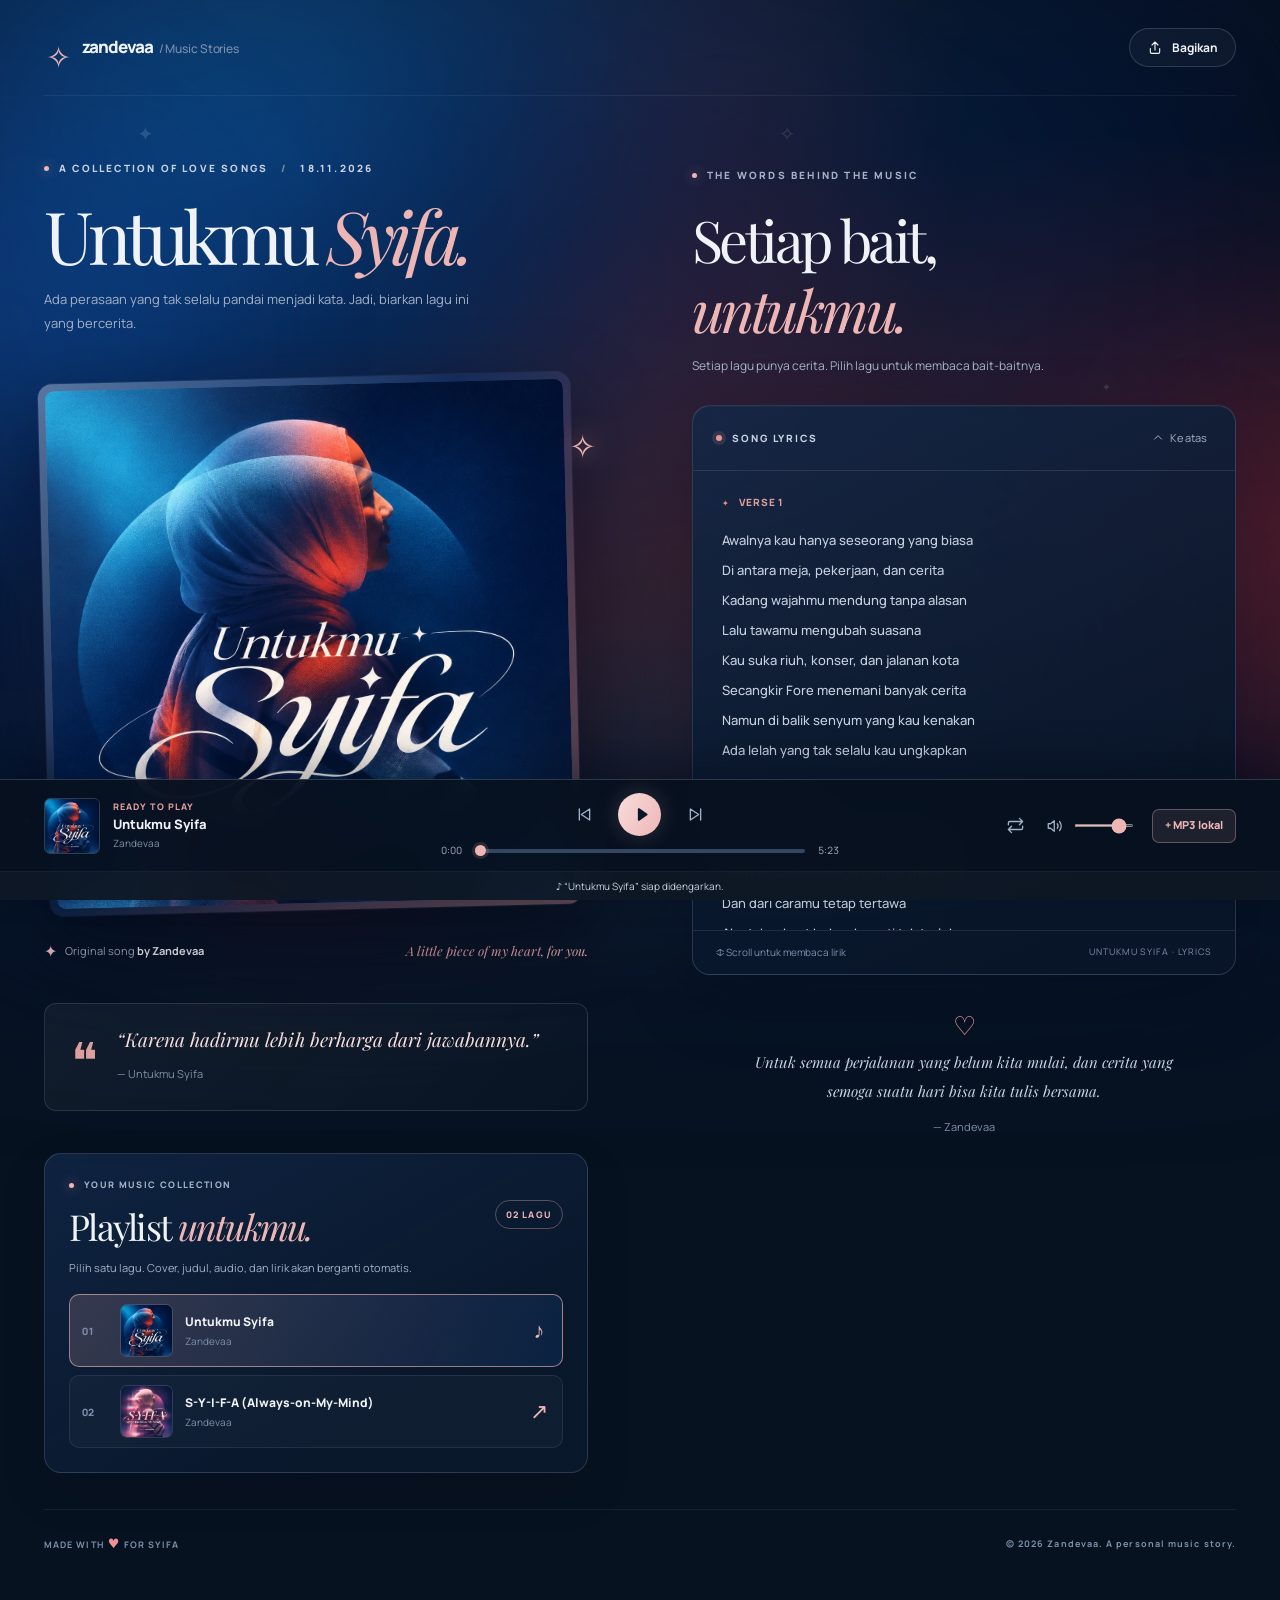
==== index.html @ 4c88c436 "chore: auto-sync song share pages & OG metadata" ====
<!doctype html>
<html lang="id">

<head>
  <meta charset="utf-8" />
  <meta name="viewport" content="width=device-width, initial-scale=1, viewport-fit=cover" />
  <meta name="theme-color" content="#061226" />
  <!-- SHARE_META_START -->
  <meta name="description" content="Ada perasaan yang tak selalu pandai menjadi kata. Jadi, biarkan lagu ini yang bercerita." />
  <meta property="og:type" content="website" />
  <meta property="og:title" content="Untukmu Syifa — Zandevaa" />
  <meta property="og:description" content="Ada perasaan yang tak selalu pandai menjadi kata. Jadi, biarkan lagu ini yang bercerita." />
  <meta property="og:image" content="https://fauzanmsc.github.io/zandevaa-music/assets/og/untukmu-syifa.jpg" />
  <meta property="og:image:type" content="image/jpeg" />
  <meta property="og:image:width" content="800" />
  <meta property="og:image:height" content="800" />
  <meta property="og:url" content="https://fauzanmsc.github.io/zandevaa-music/" />
  <meta property="og:locale" content="id_ID" />
  <meta name="twitter:card" content="summary_large_image" />
  <meta name="twitter:title" content="Untukmu Syifa — Zandevaa" />
  <meta name="twitter:description" content="Ada perasaan yang tak selalu pandai menjadi kata. Jadi, biarkan lagu ini yang bercerita." />
  <meta name="twitter:image" content="https://fauzanmsc.github.io/zandevaa-music/assets/og/untukmu-syifa.jpg" />
  <title>Untukmu Syifa — Zandevaa</title>
  <!-- SHARE_META_END -->
  <link rel="icon" type="image/svg+xml" href="assets/favicon.svg" />
  <link rel="preconnect" href="https://fonts.googleapis.com" />
  <link rel="preconnect" href="https://fonts.gstatic.com" crossorigin />
  <link
    href="https://fonts.googleapis.com/css2?family=DM+Sans:wght@400;500;600;700&family=Manrope:wght@400;500;600;700;800&family=Playfair+Display:ital,wght@0,400;0,500;0,600;1,400;1,500;1,600&display=swap"
    rel="stylesheet" />
  <link rel="stylesheet" href="styles.css" />
  <script defer src="playlist.js"></script>
  <script defer src="app.js"></script>
</head>

<body>
  <div class="page-glow glow-a" aria-hidden="true"></div>
  <div class="page-glow glow-b" aria-hidden="true"></div>
  <div class="starfield" aria-hidden="true">✦ <span>✧</span> ✧ <span>✦</span></div>

  <header class="topbar container">
    <a class="brand" href="#awal" aria-label="Music Stories, kembali ke awal">
      <span class="brand-icon">✧</span>
      <span>zandevaa<span class="brand-light"> / Music Stories</span></span>
    </a>
    <button class="share-button" id="shareButton" type="button" aria-label="Bagikan tautan playlist">
      <svg viewBox="0 0 24 24" aria-hidden="true">
        <path d="M12 15V3m0 0L7.5 7.5M12 3l4.5 4.5M5 13v5a2 2 0 0 0 2 2h10a2 2 0 0 0 2-2v-5" />
      </svg>
      <span>Bagikan</span>
    </button>
  </header>

  <main id="awal" class="container page-layout">
    <section class="cover-section" aria-labelledby="pageTitle">
      <div class="eyebrow"><span class="eyebrow-dot"></span> A COLLECTION OF LOVE SONGS <span
          class="eyebrow-sep">/</span> <span id="heroDate">18.11.2026</span></div>
      <h1 class="hero-title" id="pageTitle">Untukmu <em>Syifa.</em></h1>
      <p class="hero-description" id="heroDescription">Ada perasaan yang tak selalu pandai menjadi kata. Jadi, biarkan
        lagu ini yang bercerita.</p>
      <div class="cover-stage">
        <div class="cover-halo" aria-hidden="true"></div>
        <div class="cover-frame">
          <img class="cover-image" id="heroCover" src="assets/cover.webp" width="1254" height="1254"
            alt="Cover lagu Untukmu Syifa dengan potret perempuan berhijab dalam cahaya navy dan merah, dan tipografi putih"
            fetchpriority="high" />
          <span class="cover-shine" aria-hidden="true"></span>
        </div>
        <span class="cover-spark cover-spark-a" aria-hidden="true">✧</span>
        <span class="cover-spark cover-spark-b" aria-hidden="true">✦</span>
      </div>
      <div class="cover-footnote">
        <div class="footnote-left"><span class="footnote-spark">✦</span><span>Original song <strong id="heroArtist">by
              Zandevaa</strong></span></div>
        <span class="footnote-date">A little piece of my heart, for you.</span>
      </div>
      <div class="letter-card">
        <div class="letter-icon">❝</div>
        <p id="heroDedication">“Karena hadirmu lebih berharga dari jawabannya.”</p>
        <span id="dedicationTitle">— Untukmu Syifa</span>
      </div>

      <section class="playlist-panel" aria-labelledby="playlistHeading">
        <div class="playlist-heading-row">
          <div>
            <div class="eyebrow playlist-eyebrow"><span class="eyebrow-dot"></span> YOUR MUSIC COLLECTION</div>
            <h2 id="playlistHeading">Playlist <em>untukmu.</em></h2>
          </div>
          <span class="playlist-count" id="playlistCount">02 LAGU</span>
        </div>
        <p class="playlist-subtitle">Pilih satu lagu. Cover, judul, audio, dan lirik akan berganti otomatis.</p>
        <div class="playlist-list" id="playlistList" aria-label="Daftar lagu"></div>
      </section>
    </section>

    <section class="lyrics-section" aria-labelledby="lyricsHeading">
      <div class="lyrics-header">
        <div class="eyebrow lyrics-eyebrow"><span class="eyebrow-dot"></span> THE WORDS BEHIND THE MUSIC</div>
        <h2 id="lyricsHeading">Setiap bait,<br /><em>untukmu.</em></h2>
        <p>Setiap lagu punya cerita. Pilih lagu untuk membaca bait-baitnya.</p>
      </div>
      <div class="lyrics-card">
        <div class="lyrics-card-top">
          <div class="lyrics-card-title"><span class="pulse-dot"></span><span>SONG LYRICS</span></div>
          <div class="lyrics-tools">
            <button id="followButton" class="tool-button follow-button" type="button" hidden aria-pressed="true"
              title="Ikuti lirik sesuai timestamp">✦ <span>Ikuti lagu</span></button>
            <button id="topLyrics" class="tool-button" type="button" title="Kembali ke awal lirik">
              <svg viewBox="0 0 24 24" aria-hidden="true">
                <path d="m6 14 6-6 6 6" />
              </svg>
              <span>Ke atas</span>
            </button>
          </div>
        </div>
        <div class="lyrics-scroll" id="lyricsScroll" tabindex="0"
          aria-label="Lirik lagu yang dipilih. Geser atau scroll untuk membaca.">
          <div id="lyricsContent" class="lyrics-content"></div>
          <div class="lyrics-end" aria-hidden="true">✧</div>
        </div>
        <div class="lyrics-card-bottom">
          <span id="lyricsTip">↕ Scroll untuk membaca lirik</span>
          <span class="original-mark"><span id="lyricsTrackTitle">UNTUKMU SYIFA</span> · LYRICS</span>
        </div>
      </div>
      <div class="dedication">
        <span class="dedication-symbol">♡</span>
        <p>Untuk semua perjalanan yang belum kita mulai, dan cerita yang semoga suatu hari bisa kita tulis bersama.</p>
        <span class="dedication-sign">— Zandevaa</span>
      </div>
    </section>
  </main>

  <footer class="site-footer container">
    <span>MADE WITH <span class="footer-heart">♥</span> FOR SYIFA</span>
    <span>© 2026 Zandevaa. A personal music story.</span>
  </footer>

  <aside class="music-dock" aria-label="Pemutar musik playlist Zandevaa">
    <div class="dock-inner container">
      <div class="track-info">
        <img class="track-thumb" id="playerCover" src="assets/cover.webp" alt="" width="64" height="64" />
        <div class="track-details">
          <span class="now-label"><span class="now-wave" aria-hidden="true"><i></i><i></i><i></i></span> <span
              id="trackState">YOUR SPECIAL SONG</span></span>
          <strong id="playerTitle">Untukmu Syifa</strong>
          <span class="track-artist" id="playerArtist">Zandevaa</span>
        </div>
      </div>
      <div class="playback">
        <div class="play-controls">
          <button class="control-icon" id="previousButton" type="button" aria-label="Lagu sebelumnya"
            title="Lagu sebelumnya">
            <svg viewBox="0 0 24 24">
              <path d="M5.5 5v14M18.5 5 8 12l10.5 7V5Z" />
            </svg>
          </button>
          <button class="play-button" id="playButton" aria-label="Putar lagu atau pilih file MP3" title="Putar / Jeda">
            <svg class="play-icon" viewBox="0 0 24 24" aria-hidden="true">
              <path d="M9 5.8v12.4c0 .8.9 1.3 1.6.9l9-6.2a1.1 1.1 0 0 0 0-1.8l-9-6.2c-.7-.4-1.6.1-1.6.9Z" />
            </svg>
            <svg class="pause-icon" viewBox="0 0 24 24" aria-hidden="true">
              <path d="M8.5 6v12M15.5 6v12" />
            </svg>
          </button>
          <button class="control-icon" id="nextButton" type="button" aria-label="Lagu berikutnya"
            title="Lagu berikutnya">
            <svg viewBox="0 0 24 24">
              <path d="M18.5 5v14M5.5 5 16 12 5.5 19V5Z" />
            </svg>
          </button>
        </div>
        <div class="seek-row">
          <span id="currentTime" class="timecode">0:00</span>
          <input id="seekBar" class="seek-bar" aria-label="Posisi lagu" type="range" min="0" max="100" step="0.1"
            value="0" disabled />
          <span id="totalTime" class="timecode">0:00</span>
        </div>
      </div>
      <div class="player-actions">
        <button id="repeatButton" class="control-icon repeat-button" type="button" title="Mode ulang: mati"
          aria-label="Ubah mode pengulangan" aria-pressed="false">
          <svg viewBox="0 0 24 24" aria-hidden="true">
            <path d="m17 3 4 4-4 4M3 11V9a2 2 0 0 1 2-2h16M7 21l-4-4 4-4m14 0v2a2 2 0 0 1-2 2H3" />
          </svg><span class="repeat-index" aria-hidden="true"></span>
        </button>
        <div class="volume-wrap">
          <svg viewBox="0 0 24 24" aria-hidden="true">
            <path d="M11 5 6 9H3v6h3l5 4V5ZM15 9a5 5 0 0 1 0 6m3-9a9 9 0 0 1 0 12" />
          </svg>
          <input id="volumeBar" type="range" aria-label="Volume" min="0" max="1" value="0.85" step="0.01" />
        </div>
        <button id="addTrackButton" class="add-track-button" type="button" title="Coba MP3 lokal untuk lagu terpilih">+
          <span>MP3 lokal</span></button>
        <input id="fileInput" type="file" accept="audio/mpeg,audio/mp3,audio/*,.mp3" hidden />
      </div>
    </div>
    <div class="dock-hint" id="audioHint" role="status" aria-live="polite">Memeriksa file audio lagu terpilih…</div>
  </aside>

  <div class="toast" id="toast" role="status" aria-live="polite" hidden></div>
  <audio id="audio" preload="metadata"></audio>
</body>

</html>
---- styles.css ----
@property --page {syntax: '<color>'; inherits: true; initial-value: #061226}
@property --bg-top {syntax: '<color>'; inherits: true; initial-value: #081831}
@property --bg-bottom {syntax: '<color>'; inherits: true; initial-value: #050f21}
@property --glow-a {syntax: '<color>'; inherits: true; initial-value: #1172bd}
@property --glow-b {syntax: '<color>'; inherits: true; initial-value: #9b335b}
@property --accent {syntax: '<color>'; inherits: true; initial-value: #f1d3aa}
@property --accent-soft {syntax: '<color>'; inherits: true; initial-value: #d8bbaa}
@property --accent-strong {syntax: '<color>'; inherits: true; initial-value: #fff1dd}
@property --accent-deep {syntax: '<color>'; inherits: true; initial-value: #07172e}
@property --rose {syntax: '<color>'; inherits: true; initial-value: #f3948c}
@property --card-top {syntax: '<color>'; inherits: true; initial-value: rgba(16, 41, 72, .8)}
@property --card-mid {syntax: '<color>'; inherits: true; initial-value: rgba(8, 25, 46, .91)}
@property --card-bottom {syntax: '<color>'; inherits: true; initial-value: rgba(9, 22, 43, .91)}
@property --panel-top {syntax: '<color>'; inherits: true; initial-value: rgba(15, 38, 70, .86)}
@property --panel-bottom {syntax: '<color>'; inherits: true; initial-value: rgba(10, 27, 50, .72)}
@property --dock-bg {syntax: '<color>'; inherits: true; initial-value: rgba(6, 16, 31, .93)}
@property --dim {syntax: '<color>'; inherits: true; initial-value: #a1aec1}
@property --muted {syntax: '<color>'; inherits: true; initial-value: #7b8da5}
@property --tint-mid {syntax: '<color>'; inherits: true; initial-value: #c9d4e3}
@property --tint-strong {syntax: '<color>'; inherits: true; initial-value: #c6dfff}
@property --scroll-thumb {syntax: '<color>'; inherits: true; initial-value: #385577}
@property --track-rail {syntax: '<color>'; inherits: true; initial-value: #33465d}

:root {
  color-scheme: dark;
  --page: #061226;
  --bg-top: #081831;
  --bg-bottom: #050f21;
  --night: #071a32;
  --ink: #eff2f6;
  --dim: #a1aec1;
  --muted: #7b8da5;
  --tint-mid: #c9d4e3;
  --tint-strong: #c6dfff;
  --tint-rgb: 197, 215, 238;
  --accent: #f1d3aa;
  --accent-rgb: 241, 211, 170;
  --accent-soft: #d8bbaa;
  --accent-strong: #fff1dd;
  --accent-deep: #07172e;
  --rose: #f3948c;
  --rose-rgb: 243, 148, 140;
  --glow-a: #1172bd;
  --glow-a-rgb: 17, 114, 189;
  --glow-b: #9b335b;
  --glow-b-rgb: 155, 51, 91;
  --line: rgba(197, 215, 238, .13);
  --card: rgba(11, 29, 53, .77);
  --card-top: rgba(16, 41, 72, .8);
  --card-mid: rgba(8, 25, 46, .91);
  --card-bottom: rgba(9, 22, 43, .91);
  --panel-top: rgba(15, 38, 70, .86);
  --panel-bottom: rgba(10, 27, 50, .72);
  --dock-bg: rgba(6, 16, 31, .93);
  --scroll-thumb: #385577;
  --track-rail: #33465d;
  --sans: 'Manrope', 'DM Sans', system-ui, sans-serif;
  --serif: 'Playfair Display', Georgia, serif;
  transition:
    --page .85s ease,
    --bg-top .85s ease,
    --bg-bottom .85s ease,
    --glow-a .85s ease,
    --glow-b .85s ease,
    --accent .75s ease,
    --accent-soft .75s ease,
    --accent-strong .75s ease,
    --accent-deep .75s ease,
    --rose .75s ease,
    --card-top .85s ease,
    --card-mid .85s ease,
    --card-bottom .85s ease,
    --panel-top .85s ease,
    --panel-bottom .85s ease,
    --dock-bg .85s ease,
    --dim .75s ease,
    --muted .75s ease,
    --tint-mid .75s ease,
    --tint-strong .75s ease,
    --scroll-thumb .75s ease,
    --track-rail .75s ease;
}
* {box-sizing: border-box}
html {scroll-behavior: smooth; scroll-padding-top: 40px}
body {margin: 0; min-height: 100vh; background: var(--page); color: var(--ink); font-family: var(--sans); font-size: 14px; line-height: 1.65; overflow-x: hidden; padding-bottom: 151px}
body::before {content: ''; position: fixed; inset: 0; z-index: -3; pointer-events: none; background: radial-gradient(ellipse at 22% 17%, rgba(var(--glow-a-rgb), .32), transparent 48%), radial-gradient(ellipse at 86% 57%, rgba(var(--glow-b-rgb), .34), transparent 52%), linear-gradient(125deg, var(--bg-top), var(--bg-bottom) 70%)}
body::after {content: ''; position: fixed; inset: 0; z-index: -1; opacity: .22; pointer-events: none; background-image: var(--cover-bg, url('assets/cover.webp')); background-size: cover; background-position: center; filter: blur(105px) saturate(1.6); transform: scale(1.1); transition: opacity .6s ease}
button, input {font: inherit}
button {cursor: pointer}
button:disabled {opacity: .35; cursor: not-allowed}
button:focus-visible, a:focus-visible, input:focus-visible, .lyrics-scroll:focus-visible {outline: 2px solid var(--accent); outline-offset: 5px}
a {color: inherit; text-decoration: none}
svg {width: 20px; height: 20px; fill: none; stroke: currentColor; stroke-width: 1.7; stroke-linecap: round; stroke-linejoin: round; flex-shrink: 0}
.container {width: min(calc(100% - 88px), 1250px); margin-inline: auto}
.page-glow {position: fixed; width: 380px; height: 380px; border-radius: 50%; filter: blur(95px); opacity: .28; z-index: -1; pointer-events: none}
.glow-a {left: -180px; top: 15%; background: var(--glow-a)}
.glow-b {right: -200px; top: 43%; background: var(--glow-b); opacity: .24}
.starfield {pointer-events: none; position: fixed; inset: 0; z-index: -1; display: flex; justify-content: space-around; align-items: start; padding-top: 13vh; color: var(--tint-strong); opacity: .19; font-size: 20px; letter-spacing: 2rem}
.starfield span:nth-of-type(1) {padding-top: 55vh; font-size: 15px}
.starfield span:nth-of-type(2) {padding-top: 29vh; font-size: 11px}
.topbar {height: 96px; display: flex; align-items: center; justify-content: space-between; gap: 24px; border-bottom: 1px solid rgba(var(--tint-rgb), .08)}
.brand {display: inline-flex; align-items: center; gap: 10px; letter-spacing: -.06em; font-size: 17px; font-weight: 800}
.brand-icon {width: 28px; height: 28px; display: grid; place-items: center; color: var(--accent); font-size: 30px; font-family: Georgia; font-weight: 400}
.brand-light {color: var(--muted); font-size: 12px; font-weight: 500; letter-spacing: -.01em; margin-left: 4px}
.share-button {height: 39px; padding: 0 17px; display: inline-flex; align-items: center; gap: 9px; color: var(--ink); background: rgba(255,255,255,.035); border: 1px solid rgba(var(--tint-rgb), .18); border-radius: 99px; font-size: 12px; font-weight: 700; transition: background .2s, transform .2s, border-color .6s}
.share-button:hover {background: rgba(255,255,255,.09); transform: translateY(-1px)}
.share-button svg {width: 16px; height: 16px}
.page-layout {display: grid; grid-template-columns: minmax(0, 1fr) minmax(0, 1fr); gap: clamp(50px,6.5vw,100px); padding-top: 64px; padding-bottom: 36px}
.eyebrow {display: flex; align-items: center; gap: 10px; font-size: 10px; letter-spacing: .22em; font-weight: 800; color: var(--tint-mid)}
.eyebrow-dot {width: 5px; height: 5px; display: inline-block; border-radius: 50%; background: var(--accent); box-shadow: 0 0 12px rgba(var(--accent-rgb), .65); flex: none}
.eyebrow-sep {color: var(--muted); margin-inline: 3px}
.hero-title {font-family: var(--serif); font-size: clamp(62px, 6.2vw, 94px); letter-spacing: -.074em; font-weight: 400; line-height: 1.13; margin: 17px 0 11px; white-space: nowrap}
.hero-title em, .lyrics-header h2 em {font-weight: 400; color: var(--accent)}
.hero-description {color: var(--dim); max-width: 450px; margin: 0 0 35px; font-size: 13px; line-height: 1.85}
.cover-stage {position: relative; width: 100%; margin: 0 auto; padding: 8px 12px 10px 0}
.cover-halo {position: absolute; inset: 8% 1%; z-index: 0; background: linear-gradient(115deg, rgba(var(--glow-a-rgb), .32), rgba(var(--glow-b-rgb), .24) 55%, transparent); border-radius: 50%; filter: blur(45px)}
.cover-frame {position: relative; z-index: 1; width: 100%; aspect-ratio: 1; border-radius: 14px; padding: 7px; background: linear-gradient(130deg, rgba(var(--tint-rgb), .42), rgba(var(--glow-a-rgb), .14) 43%, rgba(var(--rose-rgb), .36)); box-shadow: 0 28px 80px rgba(0,4,16,.45), 0 0 0 1px rgba(250,250,255,.07); overflow: hidden; transform: rotate(-1.4deg); transition: transform .5s ease, box-shadow .5s ease}
.cover-frame:hover {transform: rotate(0deg) translateY(-3px); box-shadow: 0 35px 95px rgba(0,4,16,.55)}
.cover-image {display: block; width: 100%; height: 100%; object-fit: cover; border-radius: 9px}
.cover-shine {position: absolute; z-index: 2; pointer-events: none; inset: 7px; border-radius: 9px; background: linear-gradient(132deg, rgba(255,255,255,.12) 0, transparent 36%, transparent 70%, rgba(255,255,255,.04)); mix-blend-mode: screen}
.cover-spark {position: absolute; z-index: 2; color: var(--accent); text-shadow: 0 0 22px var(--rose); pointer-events: none}
.cover-spark-a {font-size: 32px; right: -8px; top: 9%}
.cover-spark-b {font-size: 14px; left: -23px; bottom: 16%}
.cover-footnote {display: flex; justify-content: space-between; align-items: center; gap: 15px; margin-top: 18px; color: var(--dim); font-size: 11px}
.footnote-left {display: inline-flex; align-items: center; gap: 8px}
.footnote-left strong {color: var(--ink); font-weight: 700}
.footnote-spark {color: var(--accent); font-size: 16px}
.footnote-date {font-family: var(--serif); font-style: italic; font-size: 13px; color: var(--accent-soft)}
.letter-card {margin-top: 39px; padding: 20px 26px 22px; display: grid; grid-template-columns: 38px 1fr; gap: 0 8px; background: linear-gradient(135deg, rgba(255,255,255,.046), rgba(255,255,255,.012)); border: 1px solid rgba(var(--tint-rgb), .14); border-radius: 12px}
.letter-icon {grid-row: 1/3; font-family: var(--serif); font-size: 50px; color: var(--accent-soft); line-height: 1.2; padding-top: 4px}
.letter-card p {font-family: var(--serif); font-size: 19px; font-style: italic; line-height: 1.65; margin: 0 0 4px; color: var(--accent-strong)}
.letter-card > span {color: var(--muted); font-size: 11px}
.lyrics-section {padding-top: 7px; min-width: 0}
.lyrics-eyebrow {color: var(--dim)}
.lyrics-header h2 {font-family: var(--serif); font-size: clamp(44px, 4.5vw, 66px); letter-spacing: -.062em; font-weight: 400; line-height: 1.23; margin: 20px 0 11px}
.lyrics-header p {color: var(--dim); font-size: 12px; margin: 0 0 29px}
.lyrics-card {background: linear-gradient(155deg, var(--card-top), var(--card-mid) 58%, var(--card-bottom)); border: 1px solid rgba(var(--tint-rgb), .17); border-radius: 18px; box-shadow: 0 22px 70px rgba(0,6,19,.24), inset 0 1px rgba(255,255,255,.03); overflow: hidden}
.lyrics-card-top, .lyrics-card-bottom {display: flex; align-items: center; justify-content: space-between; gap: 12px}
.lyrics-card-top {padding: 18px 23px; border-bottom: 1px solid rgba(var(--tint-rgb), .12)}
.lyrics-card-title {display: inline-flex; align-items: center; gap: 10px; color: var(--tint-mid); letter-spacing: .19em; font-size: 10px; font-weight: 800}
.pulse-dot {width: 6px; height: 6px; border-radius: 50%; background: var(--rose); box-shadow: 0 0 0 4px rgba(var(--rose-rgb), .14)}
.lyrics-tools {display: inline-flex; gap: 12px; align-items: center}
.tool-button {background: transparent; border: 0; color: var(--dim); font-size: 11px; display: inline-flex; gap: 5px; align-items: center; padding: 5px; border-radius: 3px; transition: color .2s}
.tool-button:hover {color: #fff}
.tool-button svg {width: 14px; height: 14px}
.follow-button {color: var(--accent)}
.follow-button[aria-pressed="false"] {color: var(--muted)}
.lyrics-scroll {height: clamp(400px, 51vh, 565px); position: relative; overflow-y: auto; overscroll-behavior: contain; scrollbar-color: var(--scroll-thumb) transparent; scrollbar-width: thin; scroll-behavior: smooth; padding: 23px 29px 29px}
.lyrics-scroll::-webkit-scrollbar {width: 6px}
.lyrics-scroll::-webkit-scrollbar-thumb {background: var(--scroll-thumb); border-radius: 9px}
.lyrics-content {position: relative}
.lyric-group {margin: 0 0 32px}
.lyric-group:last-child {margin-bottom: 12px}
.lyric-group-heading {display: flex; align-items: center; gap: 9px; color: var(--accent-soft); letter-spacing: .08em; text-transform: uppercase; font-size: 10px; font-weight: 800; margin: 0 0 14px}
.lyric-group-heading::before {content: '✦'; color: var(--rose); font-size: 8px}
.lyric-line {display: block; width: fit-content; max-width: 100%; padding: 3px 9px 3px 0; font-size: 13px; color: var(--tint-mid); line-height: 1.85; font-weight: 500; transition: color .25s, transform .25s, text-shadow .25s; border-radius: 5px}
.lyric-line[data-timed="true"] {cursor: pointer}
.lyric-line[data-timed="true"]:hover {color: #fff}
.lyric-line.active {color: var(--accent-strong); font-weight: 700; transform: translateX(5px); text-shadow: 0 0 18px rgba(var(--accent-rgb), .32)}
.lyric-line.active::before {content: '♪'; margin-left: -18px; margin-right: 7px; color: var(--rose); font-weight: 500}
.lyrics-end {font-size: 24px; text-align: center; color: var(--accent); padding: 15px 0 4px}
.lyrics-card-bottom {padding: 13px 23px; border-top: 1px solid rgba(var(--tint-rgb), .11); color: var(--muted); font-size: 10px}
.original-mark {font-size: 9px; letter-spacing: .1em}
.dedication {text-align: center; max-width: 460px; margin: 31px auto 0; padding: 0 10px}
.dedication-symbol {font-family: Georgia; color: var(--rose); font-size: 26px}
.dedication p {font-family: var(--serif); font-style: italic; font-size: 15px; line-height: 1.9; color: var(--tint-mid); margin: 0 0 9px}
.dedication-sign {color: var(--muted); font-size: 11px}
.site-footer {display: flex; justify-content: space-between; align-items: center; gap: 20px; padding-top: 23px; padding-bottom: 24px; color: var(--muted); border-top: 1px solid rgba(var(--tint-rgb), .08); font-size: 9px; letter-spacing: .12em; font-weight: 700}
.footer-heart {color: var(--rose); font-size: 13px}
.music-dock {position: fixed; inset: auto 0 0; z-index: 20; padding-bottom: env(safe-area-inset-bottom, 0px); background: var(--dock-bg); border-top: 1px solid rgba(var(--tint-rgb), .2); box-shadow: 0 -16px 40px rgba(0,8,20,.31); -webkit-backdrop-filter: blur(24px); backdrop-filter: blur(24px)}
.dock-inner {height: 91px; display: grid; grid-template-columns: minmax(190px, 1fr) minmax(235px, 1.1fr) minmax(195px, 1fr); align-items: center; gap: 24px}
.track-info {display: flex; align-items: center; gap: 13px; min-width: 0}
.track-thumb {width: 56px; height: 56px; border-radius: 6px; object-fit: cover; border: 1px solid rgba(255,255,255,.18); flex: none}
.track-details {min-width: 0; display: flex; flex-direction: column; line-height: 1.34; gap: 3px}
.now-label {display: inline-flex; gap: 5px; align-items: center; color: var(--accent-soft); font-size: 9px; font-weight: 800; letter-spacing: .12em; white-space: nowrap}
.track-details strong {font-size: 13px; color: var(--ink); white-space: nowrap; overflow: hidden; text-overflow: ellipsis; font-weight: 800}
.track-artist {color: var(--muted); font-size: 10px}
.now-wave {display: none; align-items: end; gap: 2px; width: 11px; height: 11px; padding-bottom: 2px}
.now-wave i {display: inline-block; background: var(--accent); height: 6px; width: 2px; border-radius: 2px; animation: wave 1.05s ease-in-out infinite}
.now-wave i:nth-child(2) {animation-delay: .2s}
.now-wave i:nth-child(3) {animation-delay: .4s}
body.is-playing .now-wave {display: inline-flex}
@keyframes wave {0%,100% {height: 3px} 50% {height: 10px}}
.playback {display: flex; flex-direction: column; align-items: center; gap: 5px; min-width: 0}
.play-controls {display: flex; align-items: center; justify-content: center; gap: 19px; height: 45px}
.control-icon {color: var(--dim); width: 30px; height: 30px; display: inline-grid; place-items: center; border: 0; background: none; padding: 3px; border-radius: 8px; transition: color .2s, background .2s}
.control-icon:hover:not(:disabled) {color: white; background: rgba(255,255,255,.06)}
.control-icon svg {width: 19px; height: 19px}
.play-button {width: 43px; height: 43px; border: 0; display: grid; place-items: center; color: var(--accent-deep); border-radius: 50%; background: linear-gradient(120deg, var(--accent-strong), var(--accent)); box-shadow: 0 0 25px rgba(var(--accent-rgb), .2); transition: transform .2s, box-shadow .2s}
.play-button:hover {transform: scale(1.07); box-shadow: 0 0 30px rgba(var(--accent-rgb), .34)}
.play-button svg {width: 21px; height: 21px; stroke-width: 2.9}
.play-button .play-icon {fill: currentColor; stroke: none; margin-left: 2px}
.pause-icon {display: none}
body.is-playing .pause-icon {display: block}
body.is-playing .play-icon {display: none}
.seek-row {width: 100%; display: flex; align-items: center; gap: 10px}
.timecode {font-size: 10px; font-variant-numeric: tabular-nums; color: var(--dim); min-width: 28px; text-align: center}
.seek-bar {--progress: 0%; appearance: none; -webkit-appearance: none; width: 100%; min-width: 0; height: 4px; background: linear-gradient(to right, var(--accent) var(--progress), var(--track-rail) var(--progress)); cursor: pointer; border-radius: 20px; margin: 0}
.seek-bar::-webkit-slider-thumb {appearance: none; -webkit-appearance: none; width: 11px; height: 11px; border-radius: 50%; background: var(--accent); box-shadow: 0 0 0 3px rgba(var(--accent-rgb), .14)}
.seek-bar::-moz-range-thumb {width: 11px; height: 11px; border: 0; border-radius: 50%; background: var(--accent)}
.seek-bar:disabled {cursor: default}
.seek-bar:disabled::-webkit-slider-thumb {opacity: 0}
.player-actions {display: flex; justify-content: flex-end; align-items: center; gap: 16px; min-width: 0}
.repeat-button[aria-pressed="true"] {color: var(--accent)}
.volume-wrap {display: flex; align-items: center; gap: 8px; color: var(--dim)}
.volume-wrap svg {width: 18px; height: 18px}
.volume-wrap input {width: 60px; height: 3px; accent-color: var(--accent); cursor: pointer}
.add-track-button {border: 1px solid rgba(var(--accent-rgb), .34); background: rgba(var(--accent-rgb), .1); color: var(--accent); border-radius: 7px; height: 34px; padding: 0 12px; white-space: nowrap; font-size: 11px; font-weight: 800; transition: background .2s, border-color .6s, color .6s}
.add-track-button:hover {background: rgba(var(--accent-rgb), .2)}
.dock-hint {min-height: 29px; display: flex; align-items: center; justify-content: center; padding: 5px 20px; background: rgba(255,255,255,.027); border-top: 1px solid rgba(255,255,255,.035); color: var(--muted); font-size: 10px; text-align: center}
.dock-hint code {font-size: 10px; color: var(--accent-soft); margin-left: 4px}
.dock-hint.has-track {color: var(--tint-mid)}
.toast {position: fixed; z-index: 30; bottom: 147px; left: 50%; transform: translateX(-50%); max-width: min(90vw, 430px); background: var(--accent); color: var(--accent-deep); box-shadow: 0 8px 35px #0009; border-radius: 30px; padding: 10px 18px; font-size: 12px; font-weight: 700; text-align: center}
[hidden] {display: none !important}
@media (min-width: 1250px) { .page-layout {gap: 104px} }
@media (max-width: 1100px) {
  .container {width: min(calc(100% - 60px), 1000px)}
  .page-layout {gap: 40px}
  .hero-title {font-size: clamp(53px, 5.6vw, 78px)}
  .dock-inner {grid-template-columns: minmax(160px,1fr) minmax(220px,1.1fr) minmax(115px,.7fr); gap: 10px}
  .volume-wrap {display: none}
}
@media (max-width: 760px) {
  body {padding-bottom: 205px}
  .container {width: min(calc(100% - 38px), 540px)}
  .topbar {height: 73px}
  .brand {font-size: 15px}
  .brand-light {font-size: 10px}
  .share-button {height: 36px; padding: 0 12px}
  .page-layout {grid-template-columns: 1fr; gap: 55px; padding-top: 37px; padding-bottom: 22px}
  .eyebrow {font-size: 9px; letter-spacing: .15em; gap: 8px}
  .hero-title {font-size: clamp(52px, 12vw, 72px); margin-top: 17px}
  .hero-description {font-size: 12px; margin-bottom: 24px}
  .cover-stage {max-width: 510px; padding: 8px 8px 6px 0}
  .cover-frame {border-radius: 13px; transform: rotate(-1deg)}
  .cover-footnote {margin-top: 16px}
  .letter-card {margin-top: 24px; padding: 17px 18px; grid-template-columns: 27px 1fr}
  .letter-card p {font-size: 17px}
  .letter-icon {font-size: 37px}
  .lyrics-section {padding-top: 0}
  .lyrics-header h2 {font-size: clamp(44px, 10.6vw, 60px); margin-top: 15px}
  .lyrics-header p {margin-bottom: 23px}
  .lyrics-scroll {height: min(57vh, 480px); padding: 22px 21px}
  .lyric-line {font-size: 12.5px; line-height: 1.9}
  .lyrics-card-top {padding: 15px 17px}
  .lyrics-card-bottom {padding: 11px 17px}
  .dedication {margin-top: 30px}
  .site-footer {flex-direction: column; text-align: center; justify-content: center; padding-bottom: 10px; gap: 7px; font-size: 9px}
  .music-dock {padding-bottom: env(safe-area-inset-bottom, 0px)}
  .dock-inner {height: 133px; display: grid; grid-template-columns: 1fr auto; grid-template-rows: 58px 63px; gap: 0 4px; padding-top: 8px}
  .track-info {grid-column: 1; grid-row: 1; gap: 10px; align-self: center}
  .track-thumb {height: 47px; width: 47px}
  .track-details strong {font-size: 12px}
  .now-label {font-size: 8px}
  .track-artist {font-size: 10px}
  .player-actions {grid-column: 2; grid-row: 1; justify-content: flex-end; gap: 8px}
  .repeat-button {display: none}
  .add-track-button {height: 31px; padding: 0 10px; font-size: 10px}
  .playback {grid-row: 2; grid-column: 1 / 3; align-self: start; display: grid; grid-template-columns: 129px 1fr; gap: 14px; align-items: center; padding-top: 3px}
  .play-controls {justify-content: start; gap: 9px}
  .play-button {width: 42px; height: 42px; flex: none}
  .control-icon {width: 29px; height: 29px}
  .seek-row {gap: 7px}
  .timecode {font-size: 9px; min-width: 25px}
  .dock-hint {padding: 6px 17px; font-size: 9px; line-height: 1.4; min-height: 26px}
  .dock-hint code {font-size: 9px}
  .toast {bottom: 195px}
}
@media (max-width: 390px) {
  .container {width: calc(100% - 30px)}
  .eyebrow {font-size: 8px}
  .hero-title {font-size: 50px}
  .footnote-date {font-size: 11px}
  .brand-light {display: none}
  .lyrics-tools {gap: 4px}
  .original-mark {font-size: 8px}
  .dock-inner {gap: 0}
  .add-track-button {padding: 0 8px}
}
@media (prefers-reduced-motion: reduce) {
  :root, *, *::before, *::after {animation-duration: .01ms !important; transition-duration: .01ms !important; scroll-behavior: auto !important}
}

/* ─── Playlist edition: any number of songs, one shared player. ─── */
.hero-title {white-space: normal; overflow-wrap: anywhere; font-size: clamp(51px, 5.7vw, 88px)}
.cover-image, .track-thumb, .playlist-thumb {transition: opacity .25s ease}
.playlist-panel {margin-top: 42px; padding: 24px; border: 1px solid rgba(var(--tint-rgb), .17); border-radius: 17px; background: linear-gradient(150deg, var(--panel-top), var(--panel-bottom) 70%); box-shadow: 0 19px 45px rgba(0,5,15,.16)}
.playlist-heading-row {display: flex; align-items: center; justify-content: space-between; gap: 13px}
.playlist-eyebrow {font-size: 9px; letter-spacing: .15em; color: var(--dim)}
.playlist-heading-row h2 {font-family: var(--serif); font-size: clamp(25px,2.8vw,36px); font-weight: 400; line-height: 1.35; letter-spacing: -.048em; margin: 9px 0 0}
.playlist-heading-row h2 em {color: var(--accent); font-weight: 400}
.playlist-count {flex: none; font-size: 9px; line-height: 1; font-weight: 800; color: var(--accent); letter-spacing: .13em; border: 1px solid rgba(var(--accent-rgb), .34); padding: 9px 10px; border-radius: 100px}
.playlist-subtitle {font-size: 11px; color: var(--dim); line-height: 1.7; margin: 8px 0 17px}
.playlist-list {display: flex; flex-direction: column; gap: 8px; max-height: 410px; overflow-y: auto; scrollbar-color: var(--scroll-thumb) transparent; scrollbar-width: thin}
.playlist-item {width: 100%; display: grid; grid-template-columns: 26px 53px minmax(0,1fr) 22px; gap: 12px; align-items: center; padding: 9px 12px; border: 1px solid rgba(var(--tint-rgb), .1); background: rgba(255,255,255,.027); border-radius: 10px; color: var(--ink); text-align: left; transition: border-color .18s, background .18s, transform .18s}
.playlist-item:hover {border-color: rgba(var(--accent-rgb), .4); background: rgba(255,255,255,.058)}
.playlist-item.selected {border-color: rgba(var(--accent-rgb), .62); background: linear-gradient(110deg, rgba(var(--accent-rgb), .18), rgba(var(--glow-a-rgb), .14))}
.playlist-number {color: var(--muted); font-size: 10px; font-weight: 800; font-variant-numeric: tabular-nums}
.playlist-thumb {height: 53px; width: 53px; border-radius: 7px; object-fit: cover; border: 1px solid rgba(255,255,255,.13)}
.playlist-details {display: flex; flex-direction: column; gap: 1px; min-width: 0}
.playlist-details strong {overflow: hidden; text-overflow: ellipsis; white-space: nowrap; font-size: 12px; font-weight: 800; color: var(--ink)}
.playlist-details small {color: var(--muted); font-size: 10px; overflow: hidden; text-overflow: ellipsis; white-space: nowrap}
.playlist-indicator {color: var(--accent); font-size: 22px; font-family: Georgia,serif; text-align: center; font-weight: 400}
.playlist-item.currently-playing .playlist-indicator {animation: wave 1.1s ease-in-out infinite}
.lyrics-message {max-width: 360px; margin: 75px auto; text-align: center; color: var(--dim); line-height: 1.95; font-size: 13px}
.repeat-button {position: relative}
.repeat-button[data-mode="all"], .repeat-button[data-mode="one"] {color: var(--accent)}
.repeat-index {font-size: 9px; font-weight: 900; position: absolute; left: 12px; top: 12px; color: var(--accent-strong); pointer-events: none; line-height: 1; text-shadow: 0 0 2px var(--page), 0 0 4px var(--page)}
@media (max-width: 760px) {
  .hero-title {font-size: clamp(47px, 11.8vw, 68px)}
  .playlist-panel {margin-top: 30px; padding: 18px}
  .playlist-heading-row h2 {font-size: 30px}
  .playlist-count {font-size: 8px}
  .playlist-item {grid-template-columns: 23px 48px minmax(0, 1fr) 18px; gap: 10px; padding: 9px}
  .playlist-thumb {width: 48px; height: 48px}
  .repeat-button {display: inline-grid}
  .player-actions {gap: 5px}
  .play-controls {gap: 9px}
}
@media (max-width: 390px) {
  .hero-title {font-size: clamp(45px, 12vw, 54px)}
  .playlist-panel {padding: 14px}
  .playlist-heading-row h2 {font-size: 26px}
  .playlist-item {grid-template-columns: 18px 42px minmax(0, 1fr) 16px; gap: 8px}
  .playlist-thumb {height: 42px; width: 42px}
  .add-track-button {font-size: 10px; padding: 0 7px}
  .add-track-button span {display: none}
  .add-track-button::after {content: 'MP3'}
}
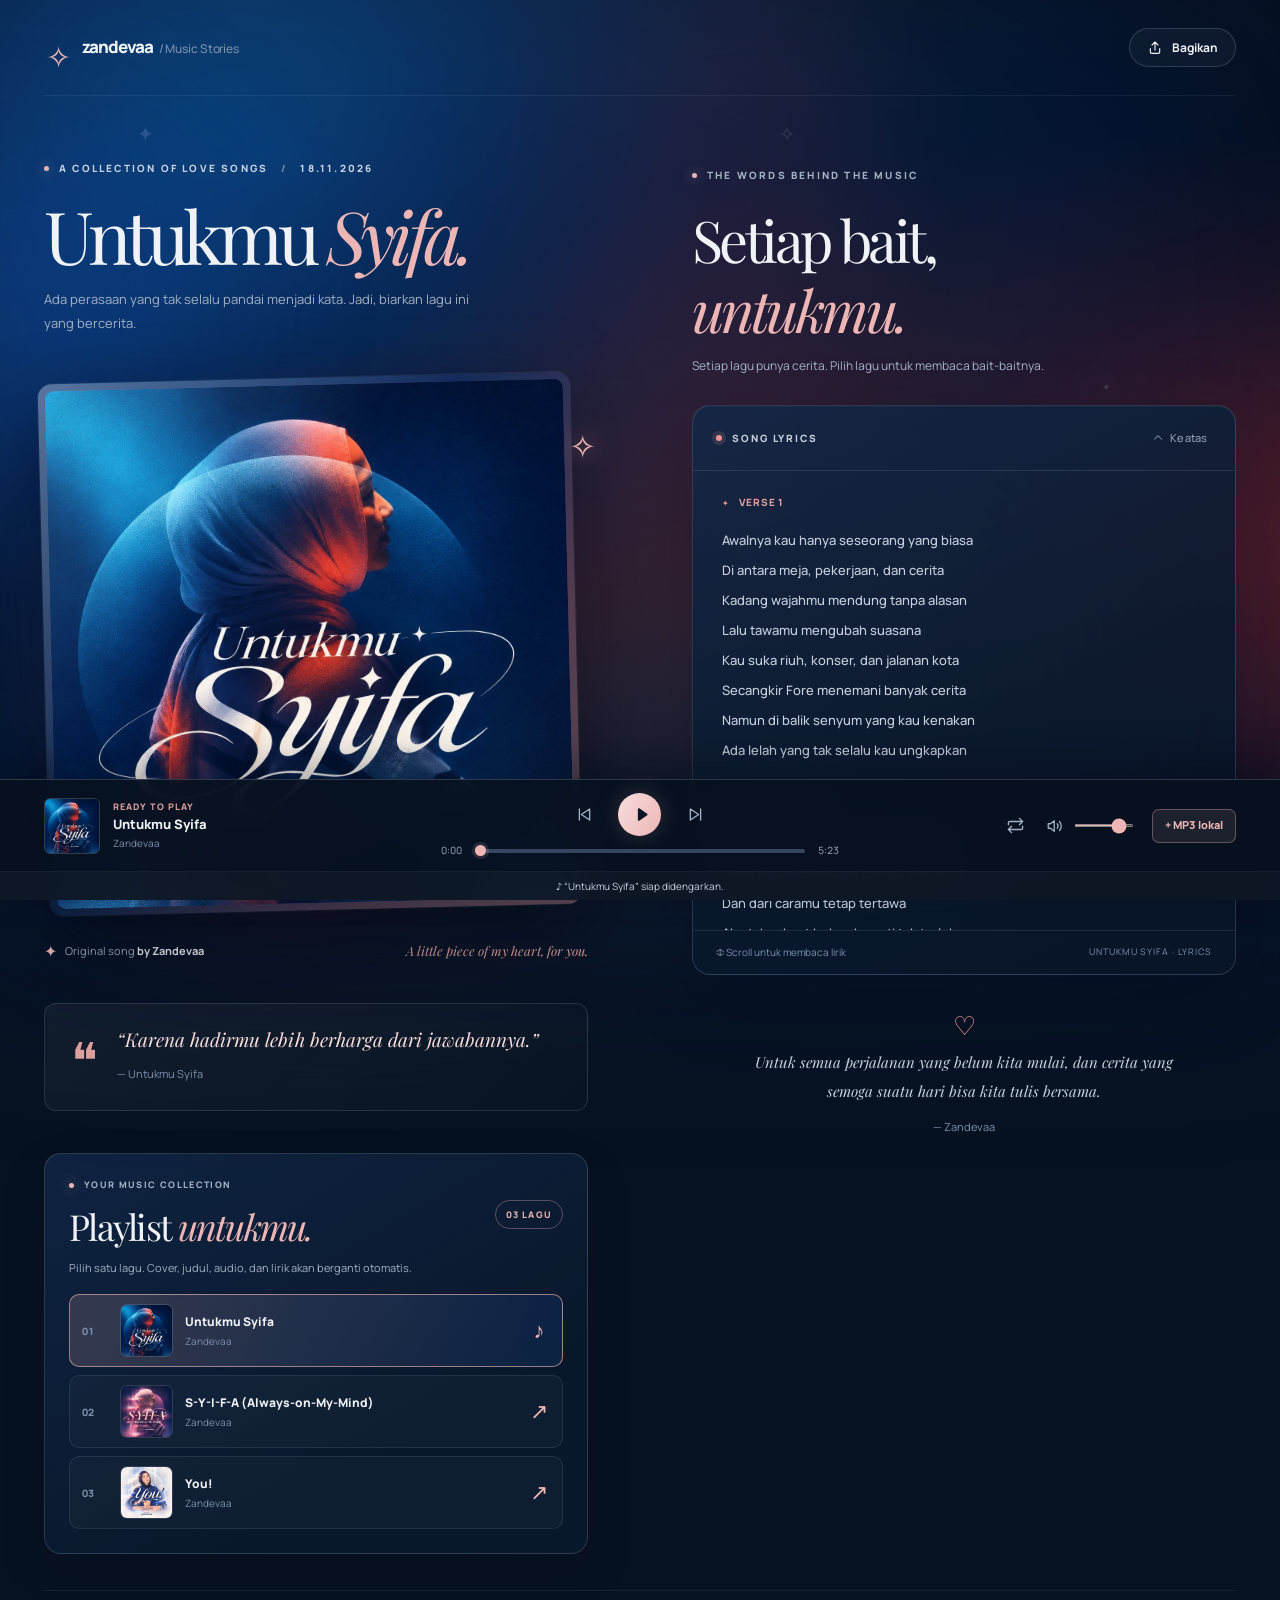
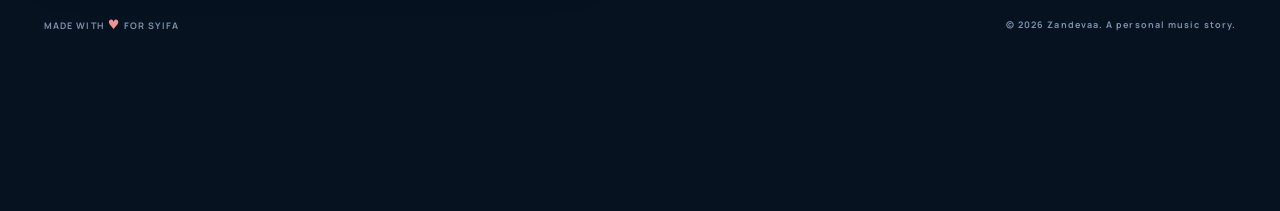
==== commit c5d7143b: "feat: add new song You! to playlist with assets and lyrics" ====
--- a/index.html
+++ b/index.html
@@ -86,7 +86,7 @@
             <div class="eyebrow playlist-eyebrow"><span class="eyebrow-dot"></span> YOUR MUSIC COLLECTION</div>
             <h2 id="playlistHeading">Playlist <em>untukmu.</em></h2>
           </div>
-          <span class="playlist-count" id="playlistCount">02 LAGU</span>
+          <span class="playlist-count" id="playlistCount">03 LAGU</span>
         </div>
         <p class="playlist-subtitle">Pilih satu lagu. Cover, judul, audio, dan lirik akan berganti otomatis.</p>
         <div class="playlist-list" id="playlistList" aria-label="Daftar lagu"></div>
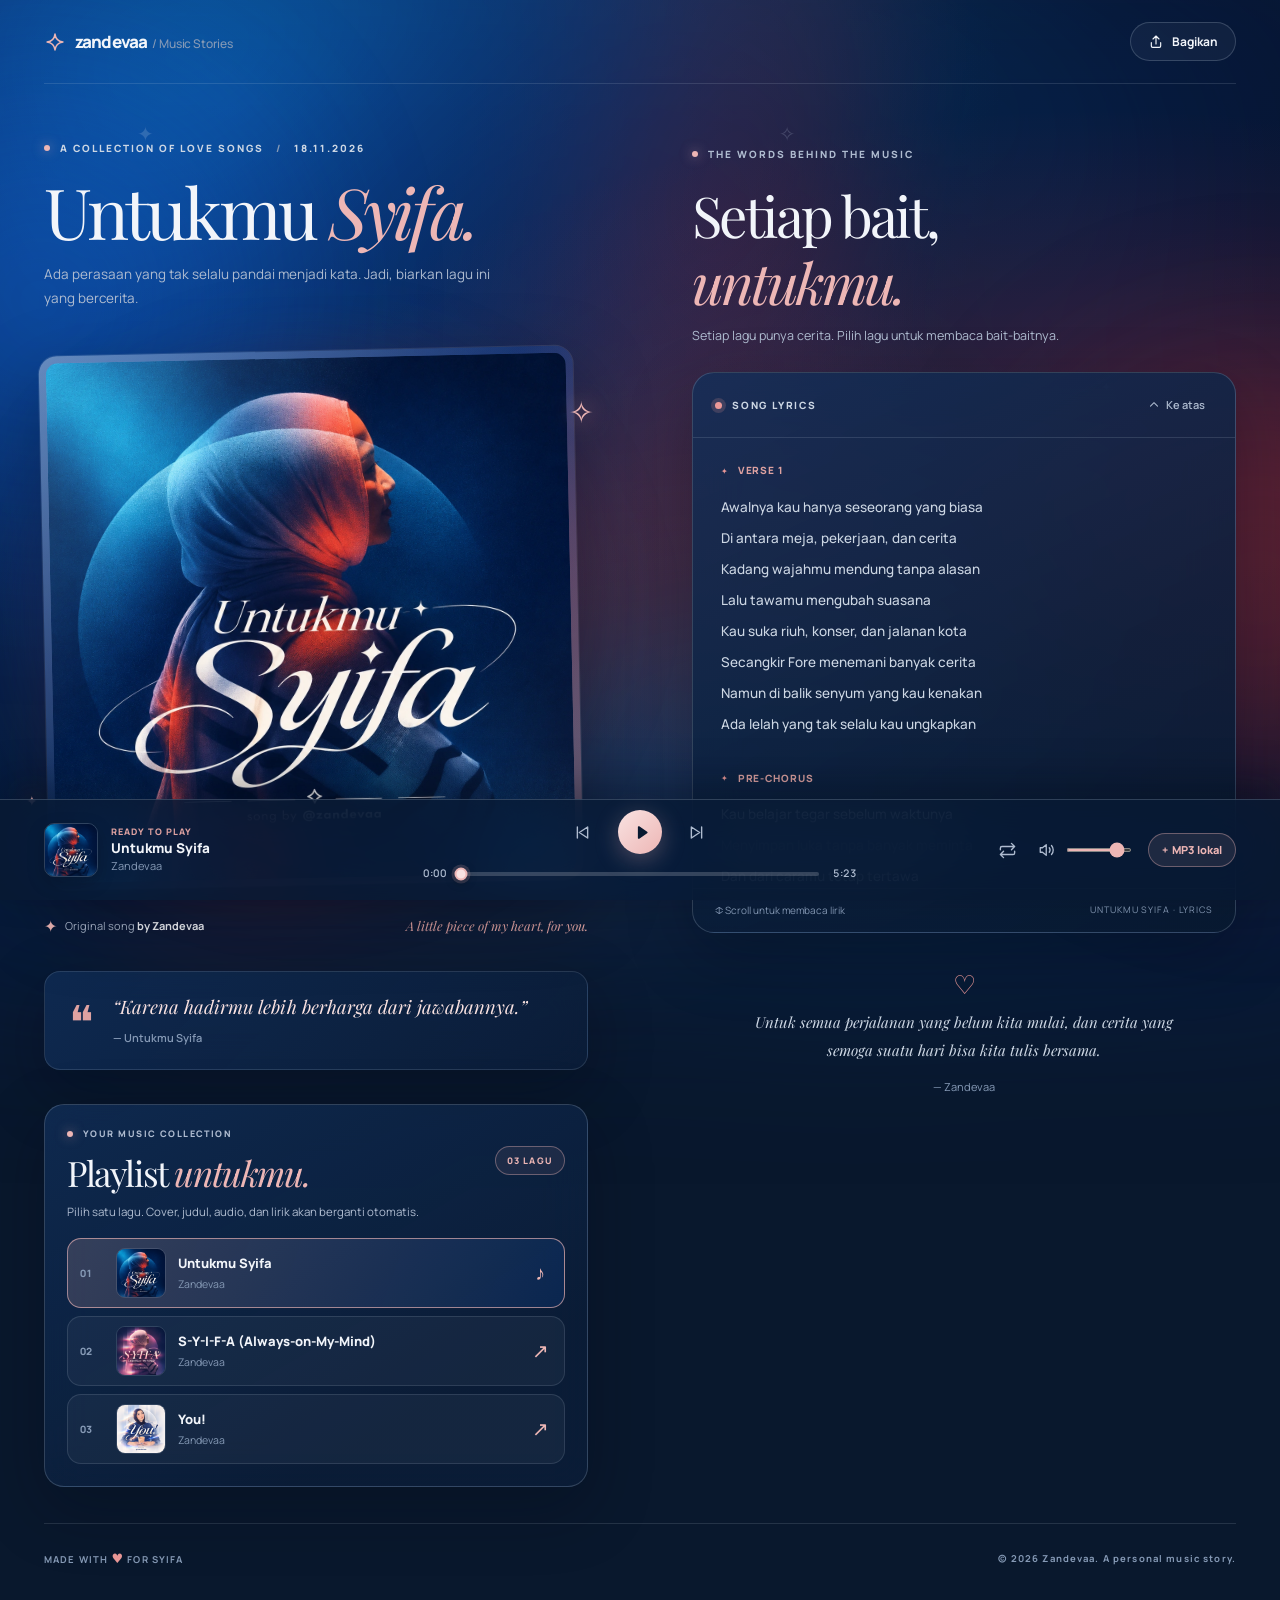
==== commit a3bb6681: "feat: support dynamic light themes and improve track seeking interaction" ====
--- a/index.html
+++ b/index.html
@@ -3,7 +3,7 @@
 
 <head>
   <meta charset="utf-8" />
-  <meta name="viewport" content="width=device-width, initial-scale=1, viewport-fit=cover" />
+  <meta name="viewport" content="width=device-width, initial-scale=1, maximum-scale=1, user-scalable=no, viewport-fit=cover" />
   <meta name="theme-color" content="#061226" />
   <!-- SHARE_META_START -->
   <meta name="description" content="Ada perasaan yang tak selalu pandai menjadi kata. Jadi, biarkan lagu ini yang bercerita." />
@@ -40,8 +40,10 @@
 
   <header class="topbar container">
     <a class="brand" href="#awal" aria-label="Music Stories, kembali ke awal">
-      <span class="brand-icon">✧</span>
-      <span>zandevaa<span class="brand-light"> / Music Stories</span></span>
+      <span class="brand-icon" aria-hidden="true">
+        <svg viewBox="0 0 24 24"><path d="M12 2.5C12.7 8 16 11.3 21.5 12C16 12.7 12.7 16 12 21.5C11.3 16 8 12.7 2.5 12C8 11.3 11.3 8 12 2.5Z" /></svg>
+      </span>
+      <span class="brand-text">zandevaa<span class="brand-light"> / Music Stories</span></span>
     </a>
     <button class="share-button" id="shareButton" type="button" aria-label="Bagikan tautan playlist">
       <svg viewBox="0 0 24 24" aria-hidden="true">
@@ -172,8 +174,16 @@
         </div>
         <div class="seek-row">
           <span id="currentTime" class="timecode">0:00</span>
-          <input id="seekBar" class="seek-bar" aria-label="Posisi lagu" type="range" min="0" max="100" step="0.1"
-            value="0" disabled />
+          <div class="seek-control" id="seekControl" style="--progress: 0%">
+            <div class="seek-visual" aria-hidden="true">
+              <div class="seek-rail">
+                <div class="seek-fill"></div>
+              </div>
+              <div class="seek-thumb"></div>
+            </div>
+            <input id="seekBar" class="seek-bar" aria-label="Posisi lagu" type="range" min="0" max="100" step="0.1"
+              value="0" disabled />
+          </div>
           <span id="totalTime" class="timecode">0:00</span>
         </div>
       </div>
--- a/styles.css
+++ b/styles.css
@@ -1,329 +1,830 @@
-@property --page {syntax: '<color>'; inherits: true; initial-value: #061226}
-@property --bg-top {syntax: '<color>'; inherits: true; initial-value: #081831}
-@property --bg-bottom {syntax: '<color>'; inherits: true; initial-value: #050f21}
-@property --glow-a {syntax: '<color>'; inherits: true; initial-value: #1172bd}
-@property --glow-b {syntax: '<color>'; inherits: true; initial-value: #9b335b}
-@property --accent {syntax: '<color>'; inherits: true; initial-value: #f1d3aa}
-@property --accent-soft {syntax: '<color>'; inherits: true; initial-value: #d8bbaa}
-@property --accent-strong {syntax: '<color>'; inherits: true; initial-value: #fff1dd}
+@property --page {syntax: '<color>'; inherits: true; initial-value: #0a1628}
+@property --bg-top {syntax: '<color>'; inherits: true; initial-value: #112848}
+@property --bg-bottom {syntax: '<color>'; inherits: true; initial-value: #07101f}
+@property --glow-a {syntax: '<color>'; inherits: true; initial-value: #1674cc}
+@property --glow-b {syntax: '<color>'; inherits: true; initial-value: #ba3b4b}
+@property --ink {syntax: '<color>'; inherits: true; initial-value: #eff3f8}
+@property --dim {syntax: '<color>'; inherits: true; initial-value: #a8b7cc}
+@property --muted {syntax: '<color>'; inherits: true; initial-value: #7e92ad}
+@property --accent {syntax: '<color>'; inherits: true; initial-value: #f1cfa8}
+@property --accent-soft {syntax: '<color>'; inherits: true; initial-value: #dfb996}
+@property --accent-strong {syntax: '<color>'; inherits: true; initial-value: #fff2df}
 @property --accent-deep {syntax: '<color>'; inherits: true; initial-value: #07172e}
-@property --rose {syntax: '<color>'; inherits: true; initial-value: #f3948c}
-@property --card-top {syntax: '<color>'; inherits: true; initial-value: rgba(16, 41, 72, .8)}
-@property --card-mid {syntax: '<color>'; inherits: true; initial-value: rgba(8, 25, 46, .91)}
-@property --card-bottom {syntax: '<color>'; inherits: true; initial-value: rgba(9, 22, 43, .91)}
-@property --panel-top {syntax: '<color>'; inherits: true; initial-value: rgba(15, 38, 70, .86)}
-@property --panel-bottom {syntax: '<color>'; inherits: true; initial-value: rgba(10, 27, 50, .72)}
-@property --dock-bg {syntax: '<color>'; inherits: true; initial-value: rgba(6, 16, 31, .93)}
-@property --dim {syntax: '<color>'; inherits: true; initial-value: #a1aec1}
-@property --muted {syntax: '<color>'; inherits: true; initial-value: #7b8da5}
-@property --tint-mid {syntax: '<color>'; inherits: true; initial-value: #c9d4e3}
+@property --rose {syntax: '<color>'; inherits: true; initial-value: #f2968e}
+@property --card-top {syntax: '<color>'; inherits: true; initial-value: rgba(18, 45, 78, .78)}
+@property --card-mid {syntax: '<color>'; inherits: true; initial-value: rgba(10, 29, 52, .88)}
+@property --card-bottom {syntax: '<color>'; inherits: true; initial-value: rgba(9, 24, 46, .92)}
+@property --panel-top {syntax: '<color>'; inherits: true; initial-value: rgba(17, 42, 74, .82)}
+@property --panel-bottom {syntax: '<color>'; inherits: true; initial-value: rgba(11, 29, 52, .74)}
+@property --dock-bg {syntax: '<color>'; inherits: true; initial-value: rgba(9, 22, 42, .86)}
+@property --topbar-bg {syntax: '<color>'; inherits: true; initial-value: rgba(9, 21, 40, .68)}
+@property --tint-mid {syntax: '<color>'; inherits: true; initial-value: #ccd8e8}
 @property --tint-strong {syntax: '<color>'; inherits: true; initial-value: #c6dfff}
-@property --scroll-thumb {syntax: '<color>'; inherits: true; initial-value: #385577}
-@property --track-rail {syntax: '<color>'; inherits: true; initial-value: #33465d}
+@property --scroll-thumb {syntax: '<color>'; inherits: true; initial-value: #3d5d84}
+@property --track-rail {syntax: '<color>'; inherits: true; initial-value: rgba(255, 255, 255, .18)}
+@property --surface-hover {syntax: '<color>'; inherits: true; initial-value: rgba(255, 255, 255, .07)}
+@property --surface-subtle {syntax: '<color>'; inherits: true; initial-value: rgba(255, 255, 255, .04)}
+@property --play-bg-a {syntax: '<color>'; inherits: true; initial-value: #fff1dd}
+@property --play-bg-b {syntax: '<color>'; inherits: true; initial-value: #efcba3}
+@property --play-ink {syntax: '<color>'; inherits: true; initial-value: #08182f}
 
 :root {
   color-scheme: dark;
-  --page: #061226;
-  --bg-top: #081831;
-  --bg-bottom: #050f21;
-  --night: #071a32;
-  --ink: #eff2f6;
-  --dim: #a1aec1;
-  --muted: #7b8da5;
-  --tint-mid: #c9d4e3;
+  --page: #0a1628;
+  --bg-top: #112848;
+  --bg-bottom: #07101f;
+  --ink: #eff3f8;
+  --dim: #a8b7cc;
+  --muted: #7e92ad;
+  --tint-mid: #ccd8e8;
   --tint-strong: #c6dfff;
   --tint-rgb: 197, 215, 238;
-  --accent: #f1d3aa;
-  --accent-rgb: 241, 211, 170;
-  --accent-soft: #d8bbaa;
-  --accent-strong: #fff1dd;
+  --accent: #f1cfa8;
+  --accent-rgb: 241, 207, 168;
+  --accent-soft: #dfb996;
+  --accent-strong: #fff2df;
   --accent-deep: #07172e;
-  --rose: #f3948c;
-  --rose-rgb: 243, 148, 140;
-  --glow-a: #1172bd;
-  --glow-a-rgb: 17, 114, 189;
-  --glow-b: #9b335b;
-  --glow-b-rgb: 155, 51, 91;
-  --line: rgba(197, 215, 238, .13);
-  --card: rgba(11, 29, 53, .77);
-  --card-top: rgba(16, 41, 72, .8);
-  --card-mid: rgba(8, 25, 46, .91);
-  --card-bottom: rgba(9, 22, 43, .91);
-  --panel-top: rgba(15, 38, 70, .86);
-  --panel-bottom: rgba(10, 27, 50, .72);
-  --dock-bg: rgba(6, 16, 31, .93);
-  --scroll-thumb: #385577;
-  --track-rail: #33465d;
-  --sans: 'Manrope', 'DM Sans', system-ui, sans-serif;
+  --rose: #f2968e;
+  --rose-rgb: 242, 150, 142;
+  --glow-a: #1674cc;
+  --glow-a-rgb: 22, 116, 204;
+  --glow-b: #ba3b4b;
+  --glow-b-rgb: 186, 59, 75;
+  --card-top: rgba(18, 45, 78, .78);
+  --card-mid: rgba(10, 29, 52, .88);
+  --card-bottom: rgba(9, 24, 46, .92);
+  --panel-top: rgba(17, 42, 74, .82);
+  --panel-bottom: rgba(11, 29, 52, .74);
+  --dock-bg: rgba(9, 22, 42, .86);
+  --topbar-bg: rgba(9, 21, 40, .68);
+  --scroll-thumb: #3d5d84;
+  --track-rail: rgba(255, 255, 255, .18);
+  --surface-hover: rgba(255, 255, 255, .07);
+  --surface-subtle: rgba(255, 255, 255, .04);
+  --play-bg-a: #fff1dd;
+  --play-bg-b: #efcba3;
+  --play-ink: #08182f;
+  --border-soft: rgba(var(--tint-rgb), .14);
+  --border-med: rgba(var(--tint-rgb), .2);
+  --card-shadow: 0 22px 64px rgba(0, 6, 19, .28);
+  --dock-shadow: 0 -16px 40px rgba(0, 8, 20, .34);
+  --cover-wash-opacity: .26;
+  --sans: 'Manrope', 'DM Sans', system-ui, -apple-system, sans-serif;
   --serif: 'Playfair Display', Georgia, serif;
   transition:
-    --page .85s ease,
-    --bg-top .85s ease,
-    --bg-bottom .85s ease,
-    --glow-a .85s ease,
-    --glow-b .85s ease,
-    --accent .75s ease,
-    --accent-soft .75s ease,
-    --accent-strong .75s ease,
-    --accent-deep .75s ease,
-    --rose .75s ease,
-    --card-top .85s ease,
-    --card-mid .85s ease,
-    --card-bottom .85s ease,
-    --panel-top .85s ease,
-    --panel-bottom .85s ease,
-    --dock-bg .85s ease,
-    --dim .75s ease,
-    --muted .75s ease,
-    --tint-mid .75s ease,
-    --tint-strong .75s ease,
-    --scroll-thumb .75s ease,
-    --track-rail .75s ease;
-}
+    --page .8s ease,
+    --bg-top .8s ease,
+    --bg-bottom .8s ease,
+    --glow-a .8s ease,
+    --glow-b .8s ease,
+    --ink .65s ease,
+    --dim .65s ease,
+    --muted .65s ease,
+    --accent .7s ease,
+    --accent-soft .7s ease,
+    --accent-strong .7s ease,
+    --accent-deep .7s ease,
+    --rose .7s ease,
+    --card-top .8s ease,
+    --card-mid .8s ease,
+    --card-bottom .8s ease,
+    --panel-top .8s ease,
+    --panel-bottom .8s ease,
+    --dock-bg .8s ease,
+    --topbar-bg .8s ease,
+    --tint-mid .7s ease,
+    --tint-strong .7s ease,
+    --scroll-thumb .7s ease,
+    --track-rail .7s ease,
+    --surface-hover .7s ease,
+    --surface-subtle .7s ease,
+    --play-bg-a .7s ease,
+    --play-bg-b .7s ease,
+    --play-ink .7s ease;
+}
+
+:root[data-theme-mode="light"] {
+  color-scheme: light;
+  --card-shadow: 0 18px 50px rgba(18, 34, 66, .10);
+  --dock-shadow: 0 18px 44px rgba(18, 34, 66, .16);
+  --cover-wash-opacity: .30;
+}
+
 * {box-sizing: border-box}
-html {scroll-behavior: smooth; scroll-padding-top: 40px}
-body {margin: 0; min-height: 100vh; background: var(--page); color: var(--ink); font-family: var(--sans); font-size: 14px; line-height: 1.65; overflow-x: hidden; padding-bottom: 151px}
-body::before {content: ''; position: fixed; inset: 0; z-index: -3; pointer-events: none; background: radial-gradient(ellipse at 22% 17%, rgba(var(--glow-a-rgb), .32), transparent 48%), radial-gradient(ellipse at 86% 57%, rgba(var(--glow-b-rgb), .34), transparent 52%), linear-gradient(125deg, var(--bg-top), var(--bg-bottom) 70%)}
-body::after {content: ''; position: fixed; inset: 0; z-index: -1; opacity: .22; pointer-events: none; background-image: var(--cover-bg, url('assets/cover.webp')); background-size: cover; background-position: center; filter: blur(105px) saturate(1.6); transform: scale(1.1); transition: opacity .6s ease}
+html {
+  scroll-behavior: smooth;
+  scroll-padding-top: 76px;
+  -webkit-text-size-adjust: 100%;
+  text-size-adjust: 100%;
+  touch-action: manipulation;
+  overscroll-behavior-x: none;
+}
+body {
+  margin: 0;
+  min-height: 100dvh;
+  background: var(--page);
+  color: var(--ink);
+  font-family: var(--sans);
+  font-size: 14px;
+  line-height: 1.65;
+  overflow-x: clip;
+  padding-bottom: 148px;
+  touch-action: manipulation;
+  -webkit-tap-highlight-color: transparent;
+}
+body::before {
+  content: '';
+  position: fixed;
+  inset: 0;
+  z-index: -3;
+  pointer-events: none;
+  background:
+    radial-gradient(ellipse at 18% 12%, rgba(var(--glow-a-rgb), .42), transparent 52%),
+    radial-gradient(ellipse at 86% 52%, rgba(var(--glow-b-rgb), .38), transparent 54%),
+    radial-gradient(ellipse at 50% 100%, rgba(var(--glow-a-rgb), .22), transparent 55%),
+    linear-gradient(140deg, var(--bg-top) 0%, var(--page) 48%, var(--bg-bottom) 100%);
+}
+body::after {
+  content: '';
+  position: fixed;
+  inset: -6%;
+  z-index: -2;
+  opacity: var(--cover-wash-opacity);
+  pointer-events: none;
+  background-image: var(--cover-bg, url('assets/cover.webp'));
+  background-size: cover;
+  background-position: center;
+  filter: blur(88px) saturate(1.65);
+  transform: scale(1.08);
+  transition: opacity .65s ease;
+}
+
 button, input {font: inherit}
-button {cursor: pointer}
-button:disabled {opacity: .35; cursor: not-allowed}
-button:focus-visible, a:focus-visible, input:focus-visible, .lyrics-scroll:focus-visible {outline: 2px solid var(--accent); outline-offset: 5px}
+button {cursor: pointer; touch-action: manipulation}
+button:disabled {opacity: .38; cursor: not-allowed}
+button:focus-visible, a:focus-visible, input:focus-visible, .lyrics-scroll:focus-visible {outline: 2px solid var(--accent); outline-offset: 4px}
 a {color: inherit; text-decoration: none}
-svg {width: 20px; height: 20px; fill: none; stroke: currentColor; stroke-width: 1.7; stroke-linecap: round; stroke-linejoin: round; flex-shrink: 0}
-.container {width: min(calc(100% - 88px), 1250px); margin-inline: auto}
-.page-glow {position: fixed; width: 380px; height: 380px; border-radius: 50%; filter: blur(95px); opacity: .28; z-index: -1; pointer-events: none}
-.glow-a {left: -180px; top: 15%; background: var(--glow-a)}
-.glow-b {right: -200px; top: 43%; background: var(--glow-b); opacity: .24}
-.starfield {pointer-events: none; position: fixed; inset: 0; z-index: -1; display: flex; justify-content: space-around; align-items: start; padding-top: 13vh; color: var(--tint-strong); opacity: .19; font-size: 20px; letter-spacing: 2rem}
+svg {width: 20px; height: 20px; fill: none; stroke: currentColor; stroke-width: 1.75; stroke-linecap: round; stroke-linejoin: round; flex-shrink: 0}
+
+.container {width: min(calc(100% - 88px), 1240px); margin-inline: auto}
+
+.page-glow {position: fixed; width: 420px; height: 420px; border-radius: 50%; filter: blur(100px); opacity: .34; z-index: -1; pointer-events: none}
+.glow-a {left: -170px; top: 10%; background: var(--glow-a)}
+.glow-b {right: -190px; top: 42%; background: var(--glow-b); opacity: .28}
+:root[data-theme-mode="light"] .page-glow {opacity: .24}
+
+.starfield {pointer-events: none; position: fixed; inset: 0; z-index: -1; display: flex; justify-content: space-around; align-items: start; padding-top: 13vh; color: var(--tint-strong); opacity: .18; font-size: 20px; letter-spacing: 2rem}
 .starfield span:nth-of-type(1) {padding-top: 55vh; font-size: 15px}
 .starfield span:nth-of-type(2) {padding-top: 29vh; font-size: 11px}
-.topbar {height: 96px; display: flex; align-items: center; justify-content: space-between; gap: 24px; border-bottom: 1px solid rgba(var(--tint-rgb), .08)}
-.brand {display: inline-flex; align-items: center; gap: 10px; letter-spacing: -.06em; font-size: 17px; font-weight: 800}
-.brand-icon {width: 28px; height: 28px; display: grid; place-items: center; color: var(--accent); font-size: 30px; font-family: Georgia; font-weight: 400}
-.brand-light {color: var(--muted); font-size: 12px; font-weight: 500; letter-spacing: -.01em; margin-left: 4px}
-.share-button {height: 39px; padding: 0 17px; display: inline-flex; align-items: center; gap: 9px; color: var(--ink); background: rgba(255,255,255,.035); border: 1px solid rgba(var(--tint-rgb), .18); border-radius: 99px; font-size: 12px; font-weight: 700; transition: background .2s, transform .2s, border-color .6s}
-.share-button:hover {background: rgba(255,255,255,.09); transform: translateY(-1px)}
+
+/* ─── Topbar ─── */
+.topbar {
+  height: 84px;
+  display: flex;
+  align-items: center;
+  justify-content: space-between;
+  gap: 16px;
+  border-bottom: 1px solid var(--border-soft);
+}
+.brand {display: inline-flex; align-items: center; gap: 9px; letter-spacing: -.05em; font-size: 17px; font-weight: 800; line-height: 1; min-width: 0}
+.brand-icon {width: 22px; height: 22px; display: inline-flex; align-items: center; justify-content: center; color: var(--accent); flex: none}
+.brand-icon svg {width: 20px; height: 20px; stroke-width: 1.8; display: block}
+.brand-text {display: inline-flex; align-items: baseline; line-height: 1}
+.brand-light {color: var(--muted); font-size: 12px; font-weight: 500; letter-spacing: -.01em; margin-left: 5px}
+.share-button {
+  height: 39px;
+  padding: 0 17px;
+  display: inline-flex;
+  align-items: center;
+  gap: 8px;
+  color: var(--ink);
+  background: var(--surface-subtle);
+  border: 1px solid var(--border-med);
+  border-radius: 99px;
+  font-size: 12px;
+  font-weight: 700;
+  white-space: nowrap;
+  flex: none;
+  transition: background .2s, transform .2s, border-color .5s;
+}
+.share-button:hover {background: var(--surface-hover); transform: translateY(-1px)}
+.share-button:active {transform: scale(.96)}
 .share-button svg {width: 16px; height: 16px}
-.page-layout {display: grid; grid-template-columns: minmax(0, 1fr) minmax(0, 1fr); gap: clamp(50px,6.5vw,100px); padding-top: 64px; padding-bottom: 36px}
-.eyebrow {display: flex; align-items: center; gap: 10px; font-size: 10px; letter-spacing: .22em; font-weight: 800; color: var(--tint-mid)}
-.eyebrow-dot {width: 5px; height: 5px; display: inline-block; border-radius: 50%; background: var(--accent); box-shadow: 0 0 12px rgba(var(--accent-rgb), .65); flex: none}
-.eyebrow-sep {color: var(--muted); margin-inline: 3px}
-.hero-title {font-family: var(--serif); font-size: clamp(62px, 6.2vw, 94px); letter-spacing: -.074em; font-weight: 400; line-height: 1.13; margin: 17px 0 11px; white-space: nowrap}
+
+/* ─── Main Layout ─── */
+.page-layout {
+  display: grid;
+  grid-template-columns: minmax(0, 1fr) minmax(0, 1fr);
+  gap: clamp(48px, 6.2vw, 100px);
+  padding-top: 56px;
+  padding-bottom: 36px;
+}
+.cover-section, .lyrics-section {min-width: 0}
+.eyebrow {display: flex; align-items: center; flex-wrap: wrap; gap: 8px 10px; font-size: 10px; letter-spacing: .2em; font-weight: 800; color: var(--tint-mid)}
+.eyebrow-dot {width: 6px; height: 6px; display: inline-block; border-radius: 50%; background: var(--accent); box-shadow: 0 0 12px rgba(var(--accent-rgb), .65); flex: none}
+.eyebrow-sep {color: var(--muted); margin-inline: 2px}
+
+.hero-title {
+  font-family: var(--serif);
+  font-size: clamp(46px, 5.5vw, 84px);
+  letter-spacing: -.055em;
+  font-weight: 400;
+  line-height: 1.1;
+  margin: 16px 0 12px;
+  overflow-wrap: anywhere;
+}
 .hero-title em, .lyrics-header h2 em {font-weight: 400; color: var(--accent)}
-.hero-description {color: var(--dim); max-width: 450px; margin: 0 0 35px; font-size: 13px; line-height: 1.85}
-.cover-stage {position: relative; width: 100%; margin: 0 auto; padding: 8px 12px 10px 0}
-.cover-halo {position: absolute; inset: 8% 1%; z-index: 0; background: linear-gradient(115deg, rgba(var(--glow-a-rgb), .32), rgba(var(--glow-b-rgb), .24) 55%, transparent); border-radius: 50%; filter: blur(45px)}
-.cover-frame {position: relative; z-index: 1; width: 100%; aspect-ratio: 1; border-radius: 14px; padding: 7px; background: linear-gradient(130deg, rgba(var(--tint-rgb), .42), rgba(var(--glow-a-rgb), .14) 43%, rgba(var(--rose-rgb), .36)); box-shadow: 0 28px 80px rgba(0,4,16,.45), 0 0 0 1px rgba(250,250,255,.07); overflow: hidden; transform: rotate(-1.4deg); transition: transform .5s ease, box-shadow .5s ease}
-.cover-frame:hover {transform: rotate(0deg) translateY(-3px); box-shadow: 0 35px 95px rgba(0,4,16,.55)}
-.cover-image {display: block; width: 100%; height: 100%; object-fit: cover; border-radius: 9px}
-.cover-shine {position: absolute; z-index: 2; pointer-events: none; inset: 7px; border-radius: 9px; background: linear-gradient(132deg, rgba(255,255,255,.12) 0, transparent 36%, transparent 70%, rgba(255,255,255,.04)); mix-blend-mode: screen}
+.hero-description {color: var(--dim); max-width: 460px; margin: 0 0 32px; font-size: 13.5px; line-height: 1.8}
+
+/* ─── Album Cover Stage ─── */
+.cover-stage {position: relative; width: 100%; margin: 0 auto; padding: 8px 10px 10px 0}
+.cover-halo {
+  position: absolute;
+  inset: 6% 0%;
+  z-index: 0;
+  background: linear-gradient(115deg, rgba(var(--glow-a-rgb), .42), rgba(var(--glow-b-rgb), .32) 55%, transparent);
+  border-radius: 50%;
+  filter: blur(48px);
+}
+.cover-frame {
+  position: relative;
+  z-index: 1;
+  width: 100%;
+  aspect-ratio: 1;
+  border-radius: 18px;
+  padding: 7px;
+  background: linear-gradient(135deg, rgba(var(--tint-rgb), .48), rgba(var(--glow-a-rgb), .2) 45%, rgba(var(--rose-rgb), .42));
+  box-shadow: 0 28px 75px rgba(0, 4, 16, .34), 0 0 0 1px rgba(255, 255, 255, .1);
+  overflow: hidden;
+  transform: rotate(-1.2deg);
+  transition: transform .5s ease, box-shadow .5s ease;
+}
+:root[data-theme-mode="light"] .cover-frame {
+  box-shadow: 0 26px 65px rgba(20, 38, 72, .18), 0 0 0 1px rgba(255, 255, 255, .85);
+}
+.cover-frame:hover {transform: rotate(0deg) translateY(-3px)}
+.cover-image {display: block; width: 100%; height: 100%; object-fit: cover; border-radius: 12px; transition: opacity .25s ease}
+.cover-shine {position: absolute; z-index: 2; pointer-events: none; inset: 7px; border-radius: 12px; background: linear-gradient(132deg, rgba(255, 255, 255, .14) 0, transparent 36%, transparent 70%, rgba(255, 255, 255, .05)); mix-blend-mode: screen}
 .cover-spark {position: absolute; z-index: 2; color: var(--accent); text-shadow: 0 0 22px var(--rose); pointer-events: none}
-.cover-spark-a {font-size: 32px; right: -8px; top: 9%}
-.cover-spark-b {font-size: 14px; left: -23px; bottom: 16%}
-.cover-footnote {display: flex; justify-content: space-between; align-items: center; gap: 15px; margin-top: 18px; color: var(--dim); font-size: 11px}
+.cover-spark-a {font-size: 30px; right: -6px; top: 8%}
+.cover-spark-b {font-size: 14px; left: -18px; bottom: 15%}
+
+.cover-footnote {display: flex; justify-content: space-between; align-items: center; flex-wrap: wrap; gap: 10px 15px; margin-top: 18px; color: var(--dim); font-size: 11px}
 .footnote-left {display: inline-flex; align-items: center; gap: 8px}
 .footnote-left strong {color: var(--ink); font-weight: 700}
 .footnote-spark {color: var(--accent); font-size: 16px}
 .footnote-date {font-family: var(--serif); font-style: italic; font-size: 13px; color: var(--accent-soft)}
-.letter-card {margin-top: 39px; padding: 20px 26px 22px; display: grid; grid-template-columns: 38px 1fr; gap: 0 8px; background: linear-gradient(135deg, rgba(255,255,255,.046), rgba(255,255,255,.012)); border: 1px solid rgba(var(--tint-rgb), .14); border-radius: 12px}
-.letter-icon {grid-row: 1/3; font-family: var(--serif); font-size: 50px; color: var(--accent-soft); line-height: 1.2; padding-top: 4px}
-.letter-card p {font-family: var(--serif); font-size: 19px; font-style: italic; line-height: 1.65; margin: 0 0 4px; color: var(--accent-strong)}
-.letter-card > span {color: var(--muted); font-size: 11px}
-.lyrics-section {padding-top: 7px; min-width: 0}
+
+.letter-card {
+  margin-top: 32px;
+  padding: 20px 24px 22px;
+  display: grid;
+  grid-template-columns: 36px 1fr;
+  gap: 0 8px;
+  background: linear-gradient(135deg, var(--panel-top), var(--panel-bottom));
+  border: 1px solid var(--border-soft);
+  border-radius: 16px;
+  -webkit-backdrop-filter: blur(18px);
+  backdrop-filter: blur(18px);
+  box-shadow: var(--card-shadow);
+}
+.letter-icon {grid-row: 1/3; font-family: var(--serif); font-size: 46px; color: var(--accent-soft); line-height: 1.15; padding-top: 2px}
+.letter-card p {font-family: var(--serif); font-size: 18.5px; font-style: italic; line-height: 1.65; margin: 0 0 6px; color: var(--accent-strong)}
+.letter-card > span {color: var(--muted); font-size: 11px; font-weight: 600}
+
+/* ─── Playlist Panel ─── */
+.playlist-panel {
+  margin-top: 34px;
+  padding: 22px;
+  border: 1px solid var(--border-med);
+  border-radius: 20px;
+  background: linear-gradient(150deg, var(--panel-top), var(--panel-bottom) 75%);
+  -webkit-backdrop-filter: blur(22px);
+  backdrop-filter: blur(22px);
+  box-shadow: var(--card-shadow);
+}
+.playlist-heading-row {display: flex; align-items: center; justify-content: space-between; gap: 12px}
+.playlist-eyebrow {font-size: 9px; letter-spacing: .16em; color: var(--dim)}
+.playlist-heading-row h2 {font-family: var(--serif); font-size: clamp(25px, 2.8vw, 35px); font-weight: 400; line-height: 1.3; letter-spacing: -.04em; margin: 8px 0 0}
+.playlist-heading-row h2 em {color: var(--accent); font-weight: 400}
+.playlist-count {flex: none; font-size: 9px; line-height: 1; font-weight: 800; color: var(--accent); letter-spacing: .13em; border: 1px solid rgba(var(--accent-rgb), .38); background: rgba(var(--accent-rgb), .08); padding: 9px 11px; border-radius: 100px}
+.playlist-subtitle {font-size: 11.5px; color: var(--dim); line-height: 1.65; margin: 8px 0 16px}
+.playlist-list {display: flex; flex-direction: column; gap: 8px; max-height: 410px; overflow-y: auto; scrollbar-color: var(--scroll-thumb) transparent; scrollbar-width: thin}
+.playlist-item {
+  width: 100%;
+  min-height: 66px;
+  display: grid;
+  grid-template-columns: 24px 50px minmax(0, 1fr) 24px;
+  gap: 12px;
+  align-items: center;
+  padding: 9px 12px;
+  border: 1px solid var(--border-soft);
+  background: var(--surface-subtle);
+  border-radius: 14px;
+  color: var(--ink);
+  text-align: left;
+  transition: border-color .2s, background .2s, transform .18s;
+}
+.playlist-item:hover {border-color: rgba(var(--accent-rgb), .42); background: var(--surface-hover)}
+.playlist-item:active {transform: scale(.99)}
+.playlist-item.selected {
+  border-color: rgba(var(--accent-rgb), .65);
+  background: linear-gradient(110deg, rgba(var(--accent-rgb), .18), rgba(var(--glow-a-rgb), .14));
+}
+.playlist-number {color: var(--muted); font-size: 10px; font-weight: 800; font-variant-numeric: tabular-nums}
+.playlist-thumb {height: 50px; width: 50px; border-radius: 9px; object-fit: cover; border: 1px solid var(--border-soft); transition: opacity .25s ease}
+.playlist-details {display: flex; flex-direction: column; gap: 2px; min-width: 0}
+.playlist-details strong {overflow: hidden; text-overflow: ellipsis; white-space: nowrap; font-size: 13px; font-weight: 800; color: var(--ink)}
+.playlist-details small {color: var(--muted); font-size: 10.5px; overflow: hidden; text-overflow: ellipsis; white-space: nowrap}
+.playlist-indicator {color: var(--accent); font-size: 20px; font-family: Georgia, serif; text-align: center; font-weight: 400}
+.playlist-item.currently-playing .playlist-indicator {animation: wave 1.1s ease-in-out infinite}
+
+/* ─── Lyrics Section ─── */
+.lyrics-section {padding-top: 6px}
 .lyrics-eyebrow {color: var(--dim)}
-.lyrics-header h2 {font-family: var(--serif); font-size: clamp(44px, 4.5vw, 66px); letter-spacing: -.062em; font-weight: 400; line-height: 1.23; margin: 20px 0 11px}
-.lyrics-header p {color: var(--dim); font-size: 12px; margin: 0 0 29px}
-.lyrics-card {background: linear-gradient(155deg, var(--card-top), var(--card-mid) 58%, var(--card-bottom)); border: 1px solid rgba(var(--tint-rgb), .17); border-radius: 18px; box-shadow: 0 22px 70px rgba(0,6,19,.24), inset 0 1px rgba(255,255,255,.03); overflow: hidden}
+.lyrics-header h2 {font-family: var(--serif); font-size: clamp(40px, 4.4vw, 64px); letter-spacing: -.055em; font-weight: 400; line-height: 1.2; margin: 18px 0 10px}
+.lyrics-header p {color: var(--dim); font-size: 12.5px; margin: 0 0 26px}
+.lyrics-card {
+  background: linear-gradient(155deg, var(--card-top), var(--card-mid) 58%, var(--card-bottom));
+  border: 1px solid var(--border-med);
+  border-radius: 22px;
+  -webkit-backdrop-filter: blur(24px);
+  backdrop-filter: blur(24px);
+  box-shadow: var(--card-shadow);
+  overflow: hidden;
+}
 .lyrics-card-top, .lyrics-card-bottom {display: flex; align-items: center; justify-content: space-between; gap: 12px}
-.lyrics-card-top {padding: 18px 23px; border-bottom: 1px solid rgba(var(--tint-rgb), .12)}
-.lyrics-card-title {display: inline-flex; align-items: center; gap: 10px; color: var(--tint-mid); letter-spacing: .19em; font-size: 10px; font-weight: 800}
-.pulse-dot {width: 6px; height: 6px; border-radius: 50%; background: var(--rose); box-shadow: 0 0 0 4px rgba(var(--rose-rgb), .14)}
-.lyrics-tools {display: inline-flex; gap: 12px; align-items: center}
-.tool-button {background: transparent; border: 0; color: var(--dim); font-size: 11px; display: inline-flex; gap: 5px; align-items: center; padding: 5px; border-radius: 3px; transition: color .2s}
-.tool-button:hover {color: #fff}
+.lyrics-card-top {padding: 17px 22px; border-bottom: 1px solid var(--border-soft)}
+.lyrics-card-title {display: inline-flex; align-items: center; gap: 10px; color: var(--tint-mid); letter-spacing: .18em; font-size: 10px; font-weight: 800}
+.pulse-dot {width: 7px; height: 7px; border-radius: 50%; background: var(--rose); box-shadow: 0 0 0 4px rgba(var(--rose-rgb), .18)}
+.lyrics-tools {display: inline-flex; gap: 10px; align-items: center}
+.tool-button {background: transparent; border: 0; color: var(--dim); font-size: 11px; font-weight: 600; display: inline-flex; gap: 5px; align-items: center; padding: 6px 8px; border-radius: 8px; transition: color .2s, background .2s}
+.tool-button:hover {color: var(--ink); background: var(--surface-subtle)}
 .tool-button svg {width: 14px; height: 14px}
 .follow-button {color: var(--accent)}
 .follow-button[aria-pressed="false"] {color: var(--muted)}
-.lyrics-scroll {height: clamp(400px, 51vh, 565px); position: relative; overflow-y: auto; overscroll-behavior: contain; scrollbar-color: var(--scroll-thumb) transparent; scrollbar-width: thin; scroll-behavior: smooth; padding: 23px 29px 29px}
+
+.lyrics-scroll {
+  height: clamp(390px, 50vh, 560px);
+  position: relative;
+  overflow-y: auto;
+  -webkit-overflow-scrolling: touch;
+  overscroll-behavior: contain;
+  scrollbar-color: var(--scroll-thumb) transparent;
+  scrollbar-width: thin;
+  scroll-behavior: smooth;
+  padding: 24px 28px 28px;
+}
 .lyrics-scroll::-webkit-scrollbar {width: 6px}
 .lyrics-scroll::-webkit-scrollbar-thumb {background: var(--scroll-thumb); border-radius: 9px}
 .lyrics-content {position: relative}
-.lyric-group {margin: 0 0 32px}
+.lyric-group {margin: 0 0 30px}
 .lyric-group:last-child {margin-bottom: 12px}
-.lyric-group-heading {display: flex; align-items: center; gap: 9px; color: var(--accent-soft); letter-spacing: .08em; text-transform: uppercase; font-size: 10px; font-weight: 800; margin: 0 0 14px}
+.lyric-group-heading {display: flex; align-items: center; gap: 9px; color: var(--accent-soft); letter-spacing: .09em; text-transform: uppercase; font-size: 10px; font-weight: 800; margin: 0 0 13px}
 .lyric-group-heading::before {content: '✦'; color: var(--rose); font-size: 8px}
-.lyric-line {display: block; width: fit-content; max-width: 100%; padding: 3px 9px 3px 0; font-size: 13px; color: var(--tint-mid); line-height: 1.85; font-weight: 500; transition: color .25s, transform .25s, text-shadow .25s; border-radius: 5px}
+.lyric-line {display: block; width: fit-content; max-width: 100%; padding: 3px 9px 3px 0; font-size: 13.5px; color: var(--tint-mid); line-height: 1.85; font-weight: 500; transition: color .25s, transform .25s, text-shadow .25s; border-radius: 5px}
 .lyric-line[data-timed="true"] {cursor: pointer}
-.lyric-line[data-timed="true"]:hover {color: #fff}
+.lyric-line[data-timed="true"]:hover {color: var(--ink)}
 .lyric-line.active {color: var(--accent-strong); font-weight: 700; transform: translateX(5px); text-shadow: 0 0 18px rgba(var(--accent-rgb), .32)}
 .lyric-line.active::before {content: '♪'; margin-left: -18px; margin-right: 7px; color: var(--rose); font-weight: 500}
 .lyrics-end {font-size: 24px; text-align: center; color: var(--accent); padding: 15px 0 4px}
-.lyrics-card-bottom {padding: 13px 23px; border-top: 1px solid rgba(var(--tint-rgb), .11); color: var(--muted); font-size: 10px}
+.lyrics-card-bottom {padding: 13px 22px; border-top: 1px solid var(--border-soft); color: var(--muted); font-size: 10px}
 .original-mark {font-size: 9px; letter-spacing: .1em}
-.dedication {text-align: center; max-width: 460px; margin: 31px auto 0; padding: 0 10px}
+.lyrics-message {max-width: 360px; margin: 72px auto; text-align: center; color: var(--dim); line-height: 1.9; font-size: 13px}
+
+.dedication {text-align: center; max-width: 460px; margin: 32px auto 0; padding: 0 10px}
 .dedication-symbol {font-family: Georgia; color: var(--rose); font-size: 26px}
 .dedication p {font-family: var(--serif); font-style: italic; font-size: 15px; line-height: 1.9; color: var(--tint-mid); margin: 0 0 9px}
 .dedication-sign {color: var(--muted); font-size: 11px}
-.site-footer {display: flex; justify-content: space-between; align-items: center; gap: 20px; padding-top: 23px; padding-bottom: 24px; color: var(--muted); border-top: 1px solid rgba(var(--tint-rgb), .08); font-size: 9px; letter-spacing: .12em; font-weight: 700}
+
+.site-footer {
+  display: flex;
+  justify-content: space-between;
+  align-items: center;
+  gap: 16px;
+  padding-top: 24px;
+  padding-bottom: 24px;
+  color: var(--muted);
+  border-top: 1px solid var(--border-soft);
+  font-size: 9.5px;
+  letter-spacing: .12em;
+  font-weight: 700;
+}
 .footer-heart {color: var(--rose); font-size: 13px}
-.music-dock {position: fixed; inset: auto 0 0; z-index: 20; padding-bottom: env(safe-area-inset-bottom, 0px); background: var(--dock-bg); border-top: 1px solid rgba(var(--tint-rgb), .2); box-shadow: 0 -16px 40px rgba(0,8,20,.31); -webkit-backdrop-filter: blur(24px); backdrop-filter: blur(24px)}
-.dock-inner {height: 91px; display: grid; grid-template-columns: minmax(190px, 1fr) minmax(235px, 1.1fr) minmax(195px, 1fr); align-items: center; gap: 24px}
+
+/* ─── Modern Music Player Dock (Desktop & Mobile) ─── */
+.music-dock {
+  position: fixed;
+  inset: auto 0 0;
+  z-index: 30;
+  padding-bottom: env(safe-area-inset-bottom, 0px);
+  background: var(--dock-bg);
+  border-top: 1px solid var(--border-med);
+  box-shadow: var(--dock-shadow);
+  -webkit-backdrop-filter: blur(28px) saturate(165%);
+  backdrop-filter: blur(28px) saturate(165%);
+}
+.dock-inner {
+  min-height: 92px;
+  display: grid;
+  grid-template-columns: minmax(195px, 1fr) minmax(260px, 1.25fr) minmax(195px, 1fr);
+  align-items: center;
+  gap: 22px;
+  padding-block: 10px;
+}
+
 .track-info {display: flex; align-items: center; gap: 13px; min-width: 0}
-.track-thumb {width: 56px; height: 56px; border-radius: 6px; object-fit: cover; border: 1px solid rgba(255,255,255,.18); flex: none}
-.track-details {min-width: 0; display: flex; flex-direction: column; line-height: 1.34; gap: 3px}
+.track-thumb {
+  width: 54px;
+  height: 54px;
+  border-radius: 10px;
+  object-fit: cover;
+  border: 1px solid var(--border-med);
+  box-shadow: 0 6px 18px rgba(0, 0, 0, .2);
+  flex: none;
+  transition: transform .35s ease, box-shadow .35s ease;
+}
+body.is-playing .track-thumb {
+  box-shadow: 0 0 0 2px rgba(var(--accent-rgb), .55), 0 8px 22px rgba(var(--accent-rgb), .24);
+}
+.track-details {min-width: 0; display: flex; flex-direction: column; line-height: 1.3; gap: 2px}
 .now-label {display: inline-flex; gap: 5px; align-items: center; color: var(--accent-soft); font-size: 9px; font-weight: 800; letter-spacing: .12em; white-space: nowrap}
-.track-details strong {font-size: 13px; color: var(--ink); white-space: nowrap; overflow: hidden; text-overflow: ellipsis; font-weight: 800}
-.track-artist {color: var(--muted); font-size: 10px}
+.track-details strong {font-size: 13.5px; color: var(--ink); white-space: nowrap; overflow: hidden; text-overflow: ellipsis; font-weight: 800}
+.track-artist {color: var(--muted); font-size: 11px; white-space: nowrap; overflow: hidden; text-overflow: ellipsis}
 .now-wave {display: none; align-items: end; gap: 2px; width: 11px; height: 11px; padding-bottom: 2px}
 .now-wave i {display: inline-block; background: var(--accent); height: 6px; width: 2px; border-radius: 2px; animation: wave 1.05s ease-in-out infinite}
 .now-wave i:nth-child(2) {animation-delay: .2s}
 .now-wave i:nth-child(3) {animation-delay: .4s}
 body.is-playing .now-wave {display: inline-flex}
 @keyframes wave {0%,100% {height: 3px} 50% {height: 10px}}
-.playback {display: flex; flex-direction: column; align-items: center; gap: 5px; min-width: 0}
-.play-controls {display: flex; align-items: center; justify-content: center; gap: 19px; height: 45px}
-.control-icon {color: var(--dim); width: 30px; height: 30px; display: inline-grid; place-items: center; border: 0; background: none; padding: 3px; border-radius: 8px; transition: color .2s, background .2s}
-.control-icon:hover:not(:disabled) {color: white; background: rgba(255,255,255,.06)}
+
+.playback {display: flex; flex-direction: column; align-items: center; gap: 4px; min-width: 0}
+.play-controls {display: flex; align-items: center; justify-content: center; gap: 18px}
+.control-icon {
+  color: var(--dim);
+  width: 34px;
+  height: 34px;
+  display: inline-grid;
+  place-items: center;
+  border: 0;
+  background: transparent;
+  padding: 0;
+  border-radius: 50%;
+  transition: color .2s, background .2s, transform .15s;
+}
+.control-icon:hover:not(:disabled) {color: var(--ink); background: var(--surface-hover)}
+.control-icon:active:not(:disabled) {transform: scale(.92)}
 .control-icon svg {width: 19px; height: 19px}
-.play-button {width: 43px; height: 43px; border: 0; display: grid; place-items: center; color: var(--accent-deep); border-radius: 50%; background: linear-gradient(120deg, var(--accent-strong), var(--accent)); box-shadow: 0 0 25px rgba(var(--accent-rgb), .2); transition: transform .2s, box-shadow .2s}
-.play-button:hover {transform: scale(1.07); box-shadow: 0 0 30px rgba(var(--accent-rgb), .34)}
-.play-button svg {width: 21px; height: 21px; stroke-width: 2.9}
+
+.play-button {
+  width: 44px;
+  height: 44px;
+  border: 0;
+  display: grid;
+  place-items: center;
+  color: var(--play-ink);
+  border-radius: 50%;
+  background: linear-gradient(135deg, var(--play-bg-a), var(--play-bg-b));
+  box-shadow: 0 6px 24px rgba(var(--accent-rgb), .3);
+  transition: transform .18s ease, box-shadow .25s ease;
+}
+.play-button:hover {transform: scale(1.06); box-shadow: 0 8px 28px rgba(var(--accent-rgb), .42)}
+.play-button:active {transform: scale(.93)}
+.play-button svg {width: 21px; height: 21px; stroke-width: 2.8}
 .play-button .play-icon {fill: currentColor; stroke: none; margin-left: 2px}
 .pause-icon {display: none}
 body.is-playing .pause-icon {display: block}
 body.is-playing .play-icon {display: none}
+
+/* ─── Draggable Interactive Seek Bar (Touch + Mouse) ─── */
 .seek-row {width: 100%; display: flex; align-items: center; gap: 10px}
-.timecode {font-size: 10px; font-variant-numeric: tabular-nums; color: var(--dim); min-width: 28px; text-align: center}
-.seek-bar {--progress: 0%; appearance: none; -webkit-appearance: none; width: 100%; min-width: 0; height: 4px; background: linear-gradient(to right, var(--accent) var(--progress), var(--track-rail) var(--progress)); cursor: pointer; border-radius: 20px; margin: 0}
-.seek-bar::-webkit-slider-thumb {appearance: none; -webkit-appearance: none; width: 11px; height: 11px; border-radius: 50%; background: var(--accent); box-shadow: 0 0 0 3px rgba(var(--accent-rgb), .14)}
-.seek-bar::-moz-range-thumb {width: 11px; height: 11px; border: 0; border-radius: 50%; background: var(--accent)}
-.seek-bar:disabled {cursor: default}
-.seek-bar:disabled::-webkit-slider-thumb {opacity: 0}
-.player-actions {display: flex; justify-content: flex-end; align-items: center; gap: 16px; min-width: 0}
-.repeat-button[aria-pressed="true"] {color: var(--accent)}
+.timecode {font-size: 10.5px; font-weight: 600; font-variant-numeric: tabular-nums; color: var(--dim); min-width: 32px; text-align: center}
+.seek-control {
+  --progress: 0%;
+  position: relative;
+  flex: 1;
+  min-width: 0;
+  height: 32px;
+  display: flex;
+  align-items: center;
+  cursor: pointer;
+  touch-action: none;
+  user-select: none;
+  -webkit-user-select: none;
+}
+.seek-control.is-disabled {opacity: .42; pointer-events: none}
+.seek-visual {
+  position: relative;
+  width: 100%;
+  height: 100%;
+  display: flex;
+  align-items: center;
+  pointer-events: none;
+}
+.seek-rail {
+  width: 100%;
+  height: 4px;
+  border-radius: 99px;
+  background: var(--track-rail);
+  overflow: hidden;
+  transition: height .16s ease;
+}
+.seek-fill {
+  width: var(--progress);
+  height: 100%;
+  border-radius: 99px;
+  background: linear-gradient(90deg, var(--accent), var(--rose));
+}
+.seek-thumb {
+  position: absolute;
+  left: var(--progress);
+  top: 50%;
+  width: 13px;
+  height: 13px;
+  border-radius: 50%;
+  background: var(--accent-strong);
+  border: 2px solid var(--accent);
+  box-shadow: 0 2px 10px rgba(0, 0, 0, .35), 0 0 0 3px rgba(var(--accent-rgb), .18);
+  transform: translate(-50%, -50%) scale(1);
+  transition: transform .16s ease, box-shadow .16s ease;
+}
+:root[data-theme-mode="light"] .seek-thumb {
+  background: #ffffff;
+  border-color: var(--accent);
+  box-shadow: 0 2px 8px rgba(15, 28, 56, .25), 0 0 0 3px rgba(var(--accent-rgb), .18);
+}
+.seek-control:hover .seek-rail,
+.seek-control.is-seeking .seek-rail {height: 6px}
+.seek-control.is-seeking .seek-thumb {
+  transform: translate(-50%, -50%) scale(1.38);
+  box-shadow: 0 2px 12px rgba(0, 0, 0, .35), 0 0 0 6px rgba(var(--accent-rgb), .26);
+}
+.seek-bar {
+  position: absolute;
+  inset: 0;
+  width: 100%;
+  height: 100%;
+  margin: 0;
+  opacity: 0;
+  pointer-events: none;
+}
+
+.player-actions {display: flex; justify-content: flex-end; align-items: center; gap: 14px; min-width: 0}
+.repeat-button {position: relative}
+.repeat-button[aria-pressed="true"],
+.repeat-button[data-mode="all"],
+.repeat-button[data-mode="one"] {color: var(--accent)}
+.repeat-index {
+  font-size: 8.5px;
+  font-weight: 900;
+  position: absolute;
+  left: 50%;
+  top: 50%;
+  transform: translate(-50%, -48%);
+  color: var(--accent);
+  pointer-events: none;
+  line-height: 1;
+}
 .volume-wrap {display: flex; align-items: center; gap: 8px; color: var(--dim)}
 .volume-wrap svg {width: 18px; height: 18px}
-.volume-wrap input {width: 60px; height: 3px; accent-color: var(--accent); cursor: pointer}
-.add-track-button {border: 1px solid rgba(var(--accent-rgb), .34); background: rgba(var(--accent-rgb), .1); color: var(--accent); border-radius: 7px; height: 34px; padding: 0 12px; white-space: nowrap; font-size: 11px; font-weight: 800; transition: background .2s, border-color .6s, color .6s}
+.volume-wrap input {width: 66px; height: 4px; accent-color: var(--accent); cursor: pointer}
+.add-track-button {
+  border: 1px solid rgba(var(--accent-rgb), .38);
+  background: rgba(var(--accent-rgb), .1);
+  color: var(--accent);
+  border-radius: 99px;
+  height: 34px;
+  padding: 0 13px;
+  white-space: nowrap;
+  font-size: 11px;
+  font-weight: 800;
+  display: inline-flex;
+  align-items: center;
+  gap: 4px;
+  transition: background .2s, transform .15s, border-color .5s, color .5s;
+}
 .add-track-button:hover {background: rgba(var(--accent-rgb), .2)}
-.dock-hint {min-height: 29px; display: flex; align-items: center; justify-content: center; padding: 5px 20px; background: rgba(255,255,255,.027); border-top: 1px solid rgba(255,255,255,.035); color: var(--muted); font-size: 10px; text-align: center}
+.add-track-button:active {transform: scale(.95)}
+
+.dock-hint {
+  min-height: 26px;
+  display: flex;
+  align-items: center;
+  justify-content: center;
+  padding: 5px 18px;
+  background: var(--surface-subtle);
+  border-top: 1px solid var(--border-soft);
+  color: var(--muted);
+  font-size: 10px;
+  text-align: center;
+}
 .dock-hint code {font-size: 10px; color: var(--accent-soft); margin-left: 4px}
 .dock-hint.has-track {color: var(--tint-mid)}
-.toast {position: fixed; z-index: 30; bottom: 147px; left: 50%; transform: translateX(-50%); max-width: min(90vw, 430px); background: var(--accent); color: var(--accent-deep); box-shadow: 0 8px 35px #0009; border-radius: 30px; padding: 10px 18px; font-size: 12px; font-weight: 700; text-align: center}
+
+.toast {
+  position: fixed;
+  z-index: 40;
+  bottom: 130px;
+  left: 50%;
+  transform: translateX(-50%);
+  max-width: min(90vw, 420px);
+  background: var(--play-bg-b);
+  color: var(--play-ink);
+  box-shadow: 0 10px 32px rgba(0, 0, 0, .3);
+  border-radius: 99px;
+  padding: 10px 18px;
+  font-size: 12px;
+  font-weight: 700;
+  text-align: center;
+}
 [hidden] {display: none !important}
-@media (min-width: 1250px) { .page-layout {gap: 104px} }
+
+/* ─── Tablet Breakpoint ─── */
+@media (min-width: 1250px) {
+  .page-layout {gap: 104px}
+}
 @media (max-width: 1100px) {
-  .container {width: min(calc(100% - 60px), 1000px)}
+  .container {width: min(calc(100% - 56px), 980px)}
   .page-layout {gap: 40px}
-  .hero-title {font-size: clamp(53px, 5.6vw, 78px)}
-  .dock-inner {grid-template-columns: minmax(160px,1fr) minmax(220px,1.1fr) minmax(115px,.7fr); gap: 10px}
+  .hero-title {font-size: clamp(46px, 5.4vw, 72px)}
+  .dock-inner {grid-template-columns: minmax(165px, 1fr) minmax(220px, 1.2fr) minmax(115px, .65fr); gap: 12px}
   .volume-wrap {display: none}
 }
-@media (max-width: 760px) {
-  body {padding-bottom: 205px}
-  .container {width: min(calc(100% - 38px), 540px)}
-  .topbar {height: 73px}
-  .brand {font-size: 15px}
-  .brand-light {font-size: 10px}
-  .share-button {height: 36px; padding: 0 12px}
-  .page-layout {grid-template-columns: 1fr; gap: 55px; padding-top: 37px; padding-bottom: 22px}
-  .eyebrow {font-size: 9px; letter-spacing: .15em; gap: 8px}
-  .hero-title {font-size: clamp(52px, 12vw, 72px); margin-top: 17px}
-  .hero-description {font-size: 12px; margin-bottom: 24px}
-  .cover-stage {max-width: 510px; padding: 8px 8px 6px 0}
-  .cover-frame {border-radius: 13px; transform: rotate(-1deg)}
-  .cover-footnote {margin-top: 16px}
-  .letter-card {margin-top: 24px; padding: 17px 18px; grid-template-columns: 27px 1fr}
-  .letter-card p {font-size: 17px}
-  .letter-icon {font-size: 37px}
-  .lyrics-section {padding-top: 0}
-  .lyrics-header h2 {font-size: clamp(44px, 10.6vw, 60px); margin-top: 15px}
-  .lyrics-header p {margin-bottom: 23px}
-  .lyrics-scroll {height: min(57vh, 480px); padding: 22px 21px}
-  .lyric-line {font-size: 12.5px; line-height: 1.9}
-  .lyrics-card-top {padding: 15px 17px}
-  .lyrics-card-bottom {padding: 11px 17px}
-  .dedication {margin-top: 30px}
-  .site-footer {flex-direction: column; text-align: center; justify-content: center; padding-bottom: 10px; gap: 7px; font-size: 9px}
-  .music-dock {padding-bottom: env(safe-area-inset-bottom, 0px)}
-  .dock-inner {height: 133px; display: grid; grid-template-columns: 1fr auto; grid-template-rows: 58px 63px; gap: 0 4px; padding-top: 8px}
-  .track-info {grid-column: 1; grid-row: 1; gap: 10px; align-self: center}
-  .track-thumb {height: 47px; width: 47px}
-  .track-details strong {font-size: 12px}
-  .now-label {font-size: 8px}
-  .track-artist {font-size: 10px}
-  .player-actions {grid-column: 2; grid-row: 1; justify-content: flex-end; gap: 8px}
-  .repeat-button {display: none}
-  .add-track-button {height: 31px; padding: 0 10px; font-size: 10px}
-  .playback {grid-row: 2; grid-column: 1 / 3; align-self: start; display: grid; grid-template-columns: 129px 1fr; gap: 14px; align-items: center; padding-top: 3px}
-  .play-controls {justify-content: start; gap: 9px}
-  .play-button {width: 42px; height: 42px; flex: none}
-  .control-icon {width: 29px; height: 29px}
-  .seek-row {gap: 7px}
-  .timecode {font-size: 9px; min-width: 25px}
-  .dock-hint {padding: 6px 17px; font-size: 9px; line-height: 1.4; min-height: 26px}
-  .dock-hint code {font-size: 9px}
-  .toast {bottom: 195px}
-}
+
+/* ─── Modern Mobile Music Player UI (<= 768px) ─── */
+@media (max-width: 768px) {
+  body {padding-bottom: calc(210px + env(safe-area-inset-bottom, 0px))}
+  .container {width: calc(100% - 32px); max-width: 520px}
+
+  /* Sleek Sticky Mobile Topbar */
+  .topbar {
+    position: sticky;
+    top: 0;
+    z-index: 20;
+    width: 100%;
+    max-width: none;
+    height: 60px;
+    padding-inline: 16px;
+    background: var(--topbar-bg);
+    -webkit-backdrop-filter: blur(22px) saturate(160%);
+    backdrop-filter: blur(22px) saturate(160%);
+    border-bottom: 1px solid var(--border-soft);
+  }
+  .brand {font-size: 15px; gap: 7px}
+  .brand-icon {width: 19px; height: 19px}
+  .brand-icon svg {width: 18px; height: 18px}
+  .brand-light {font-size: 10.5px}
+  .share-button {height: 34px; padding: 0 13px; font-size: 11.5px; gap: 6px}
+  .share-button svg {width: 14px; height: 14px}
+
+  /* Responsive Hero & Album Cover */
+  .page-layout {grid-template-columns: 1fr; gap: 40px; padding-top: 24px; padding-bottom: 18px}
+  .eyebrow {font-size: 9px; letter-spacing: .16em; gap: 6px 8px}
+  .hero-title {font-size: clamp(38px, 10.5vw, 56px); margin: 12px 0 8px}
+  .hero-description {font-size: 12.5px; line-height: 1.7; margin-bottom: 22px}
+
+  .cover-stage {max-width: 360px; padding: 4px}
+  .cover-frame {border-radius: 22px; padding: 6px; transform: none}
+  .cover-frame:hover {transform: none}
+  .cover-image, .cover-shine {border-radius: 17px}
+  .cover-spark-a {font-size: 22px; right: 2px; top: -4px}
+  .cover-spark-b {font-size: 12px; left: 2px; bottom: 8px}
+  .cover-footnote {margin-top: 14px; font-size: 11px}
+  .letter-card {margin-top: 22px; padding: 16px 18px; grid-template-columns: 28px 1fr; border-radius: 16px}
+  .letter-card p {font-size: 16px}
+  .letter-icon {font-size: 36px}
+
+  /* Mobile Playlist */
+  .playlist-panel {margin-top: 24px; padding: 16px; border-radius: 20px}
+  .playlist-heading-row h2 {font-size: 26px}
+  .playlist-count {font-size: 8.5px; padding: 7px 10px}
+  .playlist-item {min-height: 62px; grid-template-columns: 20px 46px minmax(0, 1fr) 20px; gap: 10px; padding: 8px 10px; border-radius: 13px}
+  .playlist-thumb {width: 46px; height: 46px; border-radius: 9px}
+  .playlist-details strong {font-size: 12.5px}
+
+  /* Mobile Lyrics */
+  .lyrics-header h2 {font-size: clamp(34px, 9.5vw, 48px); margin-top: 12px}
+  .lyrics-header p {margin-bottom: 18px}
+  .lyrics-card {border-radius: 20px}
+  .lyrics-card-top {padding: 14px 16px}
+  .lyrics-scroll {height: min(52vh, 420px); padding: 18px 18px 22px}
+  .lyric-line {font-size: 13px; line-height: 1.9}
+  .lyrics-card-bottom {padding: 11px 16px}
+  .dedication {margin-top: 26px}
+  .site-footer {flex-direction: column; text-align: center; justify-content: center; padding-bottom: 10px; gap: 6px; font-size: 9px}
+
+  /* Floating Glassmorphic Mobile Music Player Card */
+  .music-dock {
+    left: 10px;
+    right: 10px;
+    bottom: max(10px, env(safe-area-inset-bottom, 10px));
+    padding: 0;
+    border-radius: 24px;
+    border: 1px solid var(--border-med);
+    box-shadow: 0 18px 46px rgba(0, 0, 0, .38), inset 0 1px 0 rgba(255, 255, 255, .14);
+    overflow: hidden;
+  }
+  :root[data-theme-mode="light"] .music-dock {
+    box-shadow: 0 16px 42px rgba(16, 32, 64, .18), inset 0 1px 0 rgba(255, 255, 255, .92);
+  }
+  .dock-inner {
+    width: 100%;
+    max-width: none;
+    min-height: 0;
+    padding: 13px 15px 12px;
+    display: grid;
+    grid-template-columns: minmax(0, 1fr) auto;
+    grid-template-rows: auto auto auto;
+    row-gap: 4px;
+    column-gap: 10px;
+    align-items: center;
+  }
+
+  /* Tier 1: Track Art + Title + Utility Actions */
+  .track-info {grid-column: 1; grid-row: 1; gap: 11px}
+  .track-thumb {width: 46px; height: 46px; border-radius: 11px}
+  .now-label {font-size: 8.5px; letter-spacing: .12em}
+  .track-details strong {font-size: 13.5px}
+  .track-artist {font-size: 10.5px}
+
+  .player-actions {grid-column: 2; grid-row: 1; gap: 6px}
+  .repeat-button {
+    display: inline-grid;
+    width: 34px;
+    height: 34px;
+    background: var(--surface-subtle);
+    border: 1px solid var(--border-soft);
+  }
+  .add-track-button {
+    height: 34px;
+    padding: 0 11px;
+    font-size: 10.5px;
+  }
+
+  /* Tier 2: Full-Width Apple Music / Spotify Style Draggable Scrubber */
+  .playback {display: contents}
+  .seek-row {
+    grid-column: 1 / -1;
+    grid-row: 2;
+    display: grid;
+    grid-template-columns: 1fr 1fr;
+    grid-template-rows: auto auto;
+    gap: 0;
+    margin-top: 2px;
+  }
+  .seek-control {
+    grid-column: 1 / -1;
+    grid-row: 1;
+    height: 34px;
+  }
+  .seek-rail {height: 5px}
+  .seek-control.is-seeking .seek-rail {height: 7px}
+  .seek-thumb {width: 15px; height: 15px}
+  #currentTime {grid-column: 1; grid-row: 2; text-align: left; justify-self: start; font-size: 10px; margin-top: -4px}
+  #totalTime {grid-column: 2; grid-row: 2; text-align: right; justify-self: end; font-size: 10px; margin-top: -4px}
+
+  /* Tier 3: Centered Tactile Transport Controls */
+  .play-controls {
+    grid-column: 1 / -1;
+    grid-row: 3;
+    justify-content: center;
+    gap: 26px;
+    padding-top: 2px;
+  }
+  .play-controls .control-icon {
+    width: 42px;
+    height: 42px;
+    background: var(--surface-subtle);
+    border: 1px solid var(--border-soft);
+    color: var(--ink);
+  }
+  .play-controls .control-icon svg {width: 20px; height: 20px}
+  .play-button {
+    width: 52px;
+    height: 52px;
+  }
+  .play-button svg {width: 23px; height: 23px}
+
+  .dock-hint {padding: 6px 14px; font-size: 9.5px; line-height: 1.35; min-height: 24px}
+  .toast {bottom: calc(206px + env(safe-area-inset-bottom, 0px))}
+}
+
 @media (max-width: 390px) {
-  .container {width: calc(100% - 30px)}
-  .eyebrow {font-size: 8px}
-  .hero-title {font-size: 50px}
-  .footnote-date {font-size: 11px}
+  .container {width: calc(100% - 24px)}
   .brand-light {display: none}
-  .lyrics-tools {gap: 4px}
-  .original-mark {font-size: 8px}
-  .dock-inner {gap: 0}
-  .add-track-button {padding: 0 8px}
-}
+  .hero-title {font-size: clamp(34px, 10.5vw, 44px)}
+  .playlist-panel {padding: 14px}
+  .playlist-heading-row h2 {font-size: 24px}
+  .playlist-item {grid-template-columns: 18px 42px minmax(0, 1fr) 18px; gap: 8px}
+  .playlist-thumb {width: 42px; height: 42px}
+  .add-track-button {padding: 0 9px; font-size: 10px}
+  .add-track-button span {display: none}
+  .add-track-button::after {content: 'MP3'}
+  .dock-inner {padding: 12px 13px 11px}
+  .play-controls {gap: 20px}
+  .play-button {width: 48px; height: 48px}
+}
+
 @media (prefers-reduced-motion: reduce) {
   :root, *, *::before, *::after {animation-duration: .01ms !important; transition-duration: .01ms !important; scroll-behavior: auto !important}
 }
-
-/* ─── Playlist edition: any number of songs, one shared player. ─── */
-.hero-title {white-space: normal; overflow-wrap: anywhere; font-size: clamp(51px, 5.7vw, 88px)}
-.cover-image, .track-thumb, .playlist-thumb {transition: opacity .25s ease}
-.playlist-panel {margin-top: 42px; padding: 24px; border: 1px solid rgba(var(--tint-rgb), .17); border-radius: 17px; background: linear-gradient(150deg, var(--panel-top), var(--panel-bottom) 70%); box-shadow: 0 19px 45px rgba(0,5,15,.16)}
-.playlist-heading-row {display: flex; align-items: center; justify-content: space-between; gap: 13px}
-.playlist-eyebrow {font-size: 9px; letter-spacing: .15em; color: var(--dim)}
-.playlist-heading-row h2 {font-family: var(--serif); font-size: clamp(25px,2.8vw,36px); font-weight: 400; line-height: 1.35; letter-spacing: -.048em; margin: 9px 0 0}
-.playlist-heading-row h2 em {color: var(--accent); font-weight: 400}
-.playlist-count {flex: none; font-size: 9px; line-height: 1; font-weight: 800; color: var(--accent); letter-spacing: .13em; border: 1px solid rgba(var(--accent-rgb), .34); padding: 9px 10px; border-radius: 100px}
-.playlist-subtitle {font-size: 11px; color: var(--dim); line-height: 1.7; margin: 8px 0 17px}
-.playlist-list {display: flex; flex-direction: column; gap: 8px; max-height: 410px; overflow-y: auto; scrollbar-color: var(--scroll-thumb) transparent; scrollbar-width: thin}
-.playlist-item {width: 100%; display: grid; grid-template-columns: 26px 53px minmax(0,1fr) 22px; gap: 12px; align-items: center; padding: 9px 12px; border: 1px solid rgba(var(--tint-rgb), .1); background: rgba(255,255,255,.027); border-radius: 10px; color: var(--ink); text-align: left; transition: border-color .18s, background .18s, transform .18s}
-.playlist-item:hover {border-color: rgba(var(--accent-rgb), .4); background: rgba(255,255,255,.058)}
-.playlist-item.selected {border-color: rgba(var(--accent-rgb), .62); background: linear-gradient(110deg, rgba(var(--accent-rgb), .18), rgba(var(--glow-a-rgb), .14))}
-.playlist-number {color: var(--muted); font-size: 10px; font-weight: 800; font-variant-numeric: tabular-nums}
-.playlist-thumb {height: 53px; width: 53px; border-radius: 7px; object-fit: cover; border: 1px solid rgba(255,255,255,.13)}
-.playlist-details {display: flex; flex-direction: column; gap: 1px; min-width: 0}
-.playlist-details strong {overflow: hidden; text-overflow: ellipsis; white-space: nowrap; font-size: 12px; font-weight: 800; color: var(--ink)}
-.playlist-details small {color: var(--muted); font-size: 10px; overflow: hidden; text-overflow: ellipsis; white-space: nowrap}
-.playlist-indicator {color: var(--accent); font-size: 22px; font-family: Georgia,serif; text-align: center; font-weight: 400}
-.playlist-item.currently-playing .playlist-indicator {animation: wave 1.1s ease-in-out infinite}
-.lyrics-message {max-width: 360px; margin: 75px auto; text-align: center; color: var(--dim); line-height: 1.95; font-size: 13px}
-.repeat-button {position: relative}
-.repeat-button[data-mode="all"], .repeat-button[data-mode="one"] {color: var(--accent)}
-.repeat-index {font-size: 9px; font-weight: 900; position: absolute; left: 12px; top: 12px; color: var(--accent-strong); pointer-events: none; line-height: 1; text-shadow: 0 0 2px var(--page), 0 0 4px var(--page)}
-@media (max-width: 760px) {
-  .hero-title {font-size: clamp(47px, 11.8vw, 68px)}
-  .playlist-panel {margin-top: 30px; padding: 18px}
-  .playlist-heading-row h2 {font-size: 30px}
-  .playlist-count {font-size: 8px}
-  .playlist-item {grid-template-columns: 23px 48px minmax(0, 1fr) 18px; gap: 10px; padding: 9px}
-  .playlist-thumb {width: 48px; height: 48px}
-  .repeat-button {display: inline-grid}
-  .player-actions {gap: 5px}
-  .play-controls {gap: 9px}
-}
-@media (max-width: 390px) {
-  .hero-title {font-size: clamp(45px, 12vw, 54px)}
-  .playlist-panel {padding: 14px}
-  .playlist-heading-row h2 {font-size: 26px}
-  .playlist-item {grid-template-columns: 18px 42px minmax(0, 1fr) 16px; gap: 8px}
-  .playlist-thumb {height: 42px; width: 42px}
-  .add-track-button {font-size: 10px; padding: 0 7px}
-  .add-track-button span {display: none}
-  .add-track-button::after {content: 'MP3'}
-}
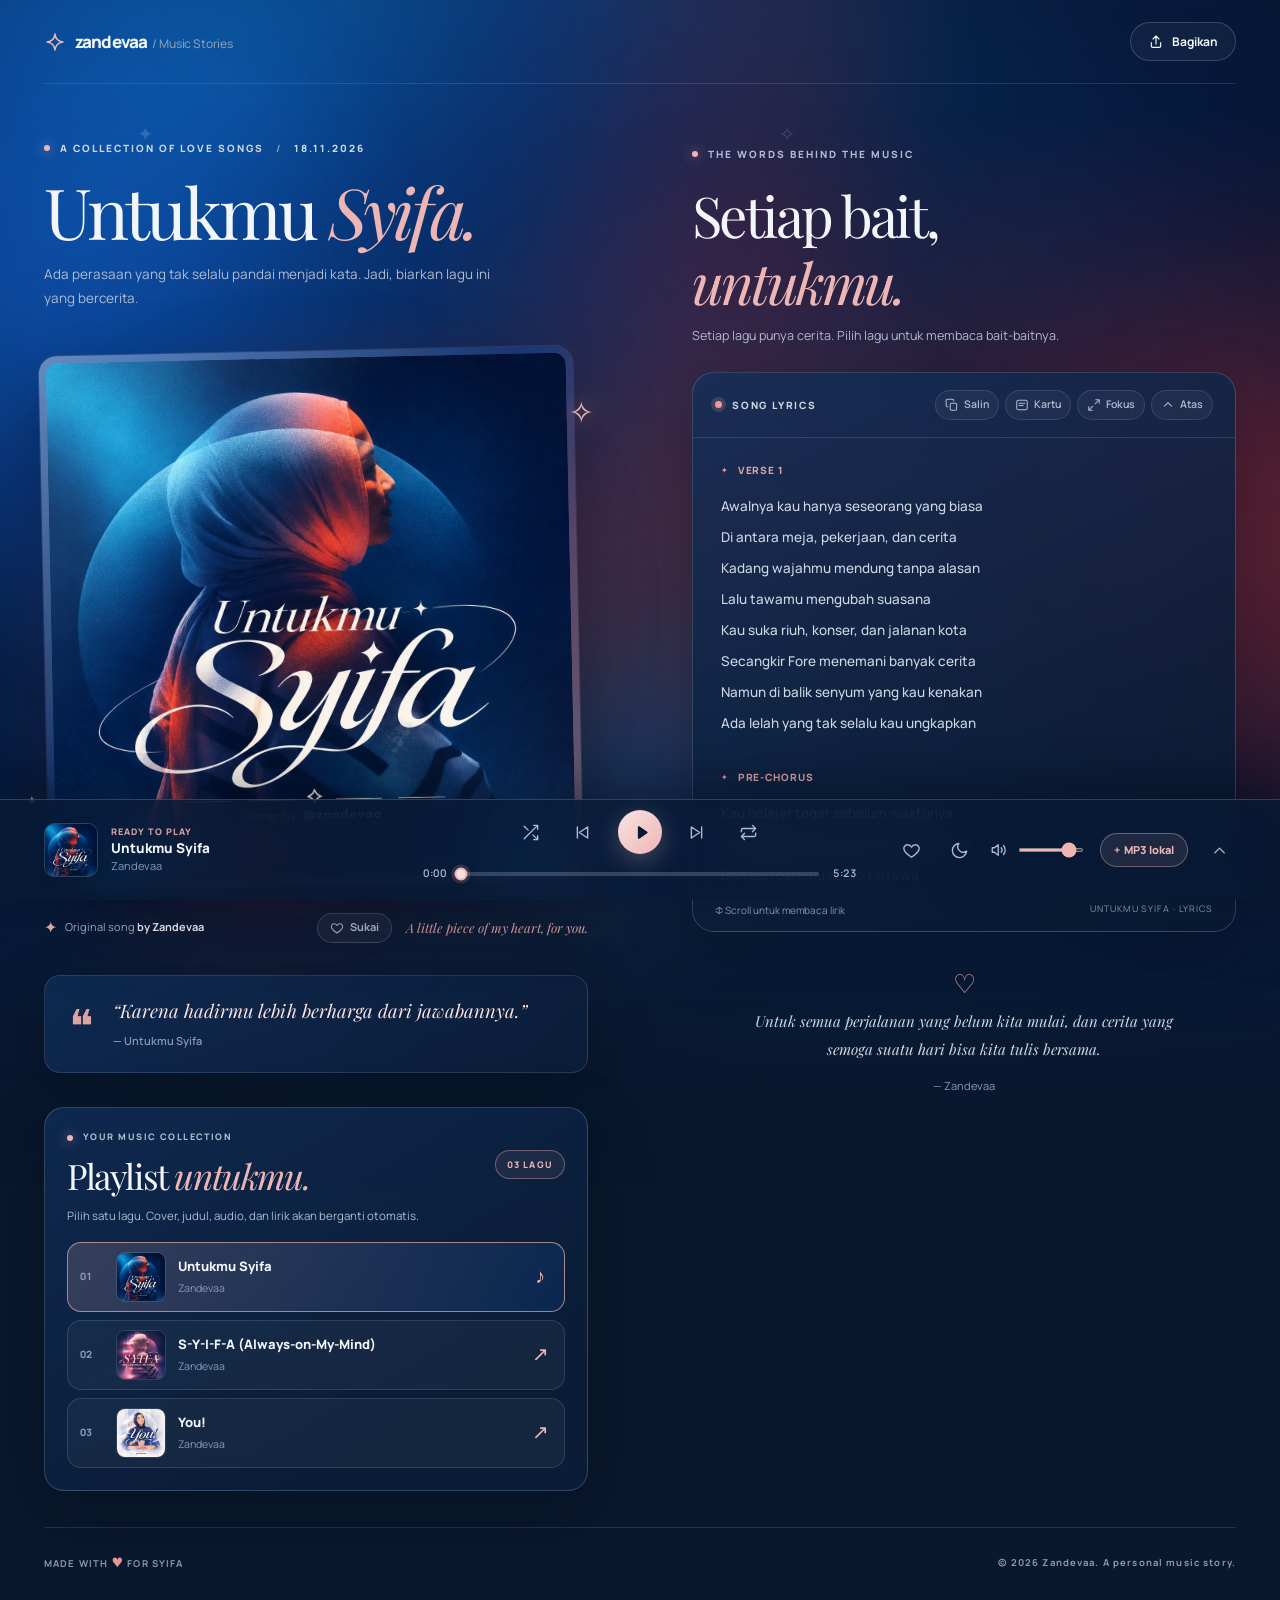
==== commit 757ebb2a: "feat: add full-screen player, visualizer, sleep timer, and lyric card studio" ====
--- a/index.html
+++ b/index.html
@@ -74,7 +74,13 @@
       <div class="cover-footnote">
         <div class="footnote-left"><span class="footnote-spark">✦</span><span>Original song <strong id="heroArtist">by
               Zandevaa</strong></span></div>
-        <span class="footnote-date">A little piece of my heart, for you.</span>
+        <div class="footnote-right">
+          <button class="fav-pill" id="heroFavoriteButton" type="button" aria-pressed="false" title="Simpan ke favorit">
+            <svg viewBox="0 0 24 24" aria-hidden="true"><path d="M12 20.5s-7.5-4.7-9.3-9C1.3 8.1 3.7 4.8 7.2 4.8c2 0 3.7 1.1 4.8 2.8 1.1-1.7 2.8-2.8 4.8-2.8 3.5 0 5.9 3.3 4.5 6.7-1.8 4.3-9.3 9-9.3 9Z" /></svg>
+            <span id="heroFavoriteLabel">Sukai</span>
+          </button>
+          <span class="footnote-date">A little piece of my heart, for you.</span>
+        </div>
       </div>
       <div class="letter-card">
         <div class="letter-icon">❝</div>
@@ -106,12 +112,32 @@
           <div class="lyrics-card-title"><span class="pulse-dot"></span><span>SONG LYRICS</span></div>
           <div class="lyrics-tools">
             <button id="followButton" class="tool-button follow-button" type="button" hidden aria-pressed="true"
-              title="Ikuti lirik sesuai timestamp">✦ <span>Ikuti lagu</span></button>
+              title="Ikuti lirik sesuai timestamp">✦ <span>Ikuti</span></button>
+            <button id="copyLyricsButton" class="tool-button" type="button" title="Salin seluruh lirik lagu">
+              <svg viewBox="0 0 24 24" aria-hidden="true">
+                <rect x="9" y="9" width="11" height="12" rx="2" />
+                <path d="M5 15H4a2 2 0 0 1-2-2V4a2 2 0 0 1 2-2h9a2 2 0 0 1 2 2v1" />
+              </svg>
+              <span>Salin</span>
+            </button>
+            <button id="lyricCardButton" class="tool-button" type="button" title="Buat kartu lirik untuk Story WA / IG">
+              <svg viewBox="0 0 24 24" aria-hidden="true">
+                <rect x="3" y="4" width="18" height="16" rx="3" />
+                <path d="M7 9h10M7 13h7" />
+              </svg>
+              <span>Kartu</span>
+            </button>
+            <button id="focusLyricsButton" class="tool-button" type="button" title="Buka lirik layar penuh">
+              <svg viewBox="0 0 24 24" aria-hidden="true">
+                <path d="M15 3h6v6M9 21H3v-6M21 3l-7 7M3 21l7-7" />
+              </svg>
+              <span>Fokus</span>
+            </button>
             <button id="topLyrics" class="tool-button" type="button" title="Kembali ke awal lirik">
               <svg viewBox="0 0 24 24" aria-hidden="true">
                 <path d="m6 14 6-6 6 6" />
               </svg>
-              <span>Ke atas</span>
+              <span>Atas</span>
             </button>
           </div>
         </div>
@@ -138,9 +164,10 @@
     <span>© 2026 Zandevaa. A personal music story.</span>
   </footer>
 
-  <aside class="music-dock" aria-label="Pemutar musik playlist Zandevaa">
+  <aside class="music-dock" id="musicDock" aria-label="Pemutar musik playlist Zandevaa">
+    <div class="mini-progress-rail" aria-hidden="true"><div class="mini-progress-fill" id="miniProgressFill"></div></div>
     <div class="dock-inner container">
-      <div class="track-info">
+      <div class="track-info" id="dockTrackInfo" role="button" tabindex="0" aria-label="Buka tampilan pemutar layar penuh" title="Buka Now Playing layar penuh">
         <img class="track-thumb" id="playerCover" src="assets/cover.webp" alt="" width="64" height="64" />
         <div class="track-details">
           <span class="now-label"><span class="now-wave" aria-hidden="true"><i></i><i></i><i></i></span> <span
@@ -151,6 +178,12 @@
       </div>
       <div class="playback">
         <div class="play-controls">
+          <button class="control-icon shuffle-button" id="shuffleButton" type="button" title="Mode acak: mati"
+            aria-label="Aktifkan mode acak" aria-pressed="false">
+            <svg viewBox="0 0 24 24" aria-hidden="true">
+              <path d="M16 3h5v5M4 20 21 3M21 16v5h-5M15 15l6 6M4 4l5 5" />
+            </svg>
+          </button>
           <button class="control-icon" id="previousButton" type="button" aria-label="Lagu sebelumnya"
             title="Lagu sebelumnya">
             <svg viewBox="0 0 24 24">
@@ -170,6 +203,12 @@
             <svg viewBox="0 0 24 24">
               <path d="M18.5 5v14M5.5 5 16 12 5.5 19V5Z" />
             </svg>
+          </button>
+          <button id="repeatButton" class="control-icon repeat-button" type="button" title="Mode ulang: mati"
+            aria-label="Ubah mode pengulangan" aria-pressed="false">
+            <svg viewBox="0 0 24 24" aria-hidden="true">
+              <path d="m17 3 4 4-4 4M3 11V9a2 2 0 0 1 2-2h16M7 21l-4-4 4-4m14 0v2a2 2 0 0 1-2 2H3" />
+            </svg><span class="repeat-index" aria-hidden="true"></span>
           </button>
         </div>
         <div class="seek-row">
@@ -188,11 +227,18 @@
         </div>
       </div>
       <div class="player-actions">
-        <button id="repeatButton" class="control-icon repeat-button" type="button" title="Mode ulang: mati"
-          aria-label="Ubah mode pengulangan" aria-pressed="false">
+        <button id="dockFavoriteButton" class="control-icon fav-icon" type="button" title="Sukai lagu ini"
+          aria-label="Sukai lagu ini" aria-pressed="false">
           <svg viewBox="0 0 24 24" aria-hidden="true">
-            <path d="m17 3 4 4-4 4M3 11V9a2 2 0 0 1 2-2h16M7 21l-4-4 4-4m14 0v2a2 2 0 0 1-2 2H3" />
-          </svg><span class="repeat-index" aria-hidden="true"></span>
+            <path d="M12 20.5s-7.5-4.7-9.3-9C1.3 8.1 3.7 4.8 7.2 4.8c2 0 3.7 1.1 4.8 2.8 1.1-1.7 2.8-2.8 4.8-2.8 3.5 0 5.9 3.3 4.5 6.7-1.8 4.3-9.3 9-9.3 9Z" />
+          </svg>
+        </button>
+        <button id="sleepTimerButton" class="control-icon sleep-button" type="button" title="Sleep Timer"
+          aria-label="Atur Sleep Timer" aria-pressed="false">
+          <svg viewBox="0 0 24 24" aria-hidden="true">
+            <path d="M21 12.8A9 9 0 1 1 11.2 3a7 7 0 0 0 9.8 9.8Z" />
+          </svg>
+          <span class="sleep-badge" id="dockSleepBadge" hidden></span>
         </button>
         <div class="volume-wrap">
           <svg viewBox="0 0 24 24" aria-hidden="true">
@@ -202,12 +248,207 @@
         </div>
         <button id="addTrackButton" class="add-track-button" type="button" title="Coba MP3 lokal untuk lagu terpilih">+
           <span>MP3 lokal</span></button>
+        <button id="miniToggleButton" class="control-icon mini-toggle-button" type="button" title="Ringkas / perluas pemutar"
+          aria-label="Ringkas atau perluas pemutar" aria-pressed="false">
+          <svg viewBox="0 0 24 24" aria-hidden="true">
+            <path d="m6 9 6 6 6-6" />
+          </svg>
+        </button>
+        <button id="expandPlayerButton" class="control-icon expand-player-button" type="button" title="Tampilan layar penuh"
+          aria-label="Buka Now Playing layar penuh">
+          <svg viewBox="0 0 24 24" aria-hidden="true">
+            <path d="m6 15 6-6 6 6" />
+          </svg>
+        </button>
         <input id="fileInput" type="file" accept="audio/mpeg,audio/mp3,audio/*,.mp3" hidden />
       </div>
     </div>
     <div class="dock-hint" id="audioHint" role="status" aria-live="polite">Memeriksa file audio lagu terpilih…</div>
   </aside>
 
+  <!-- Full-Screen Now Playing & Focus Lyrics Sheet -->
+  <section class="np-sheet" id="nowPlayingSheet" aria-label="Now Playing" aria-hidden="true" hidden>
+    <div class="np-backdrop" aria-hidden="true"></div>
+    <div class="np-shell">
+      <div class="np-drag-bar" id="npDragBar" aria-hidden="true"><span></span></div>
+      <header class="np-topbar">
+        <button class="control-icon np-icon-btn" id="closeSheetButton" type="button" aria-label="Tutup Now Playing" title="Tutup">
+          <svg viewBox="0 0 24 24" aria-hidden="true"><path d="m6 9 6 6 6-6" /></svg>
+        </button>
+        <div class="np-tabs" role="tablist" aria-label="Tampilan pemutar">
+          <button class="np-tab active" id="tabPlayerBtn" type="button" role="tab" aria-selected="true" data-np-tab="player">Pemutar</button>
+          <button class="np-tab" id="tabLyricsBtn" type="button" role="tab" aria-selected="false" data-np-tab="lyrics">Lirik</button>
+        </div>
+        <div class="np-topbar-right">
+          <button class="control-icon np-icon-btn sleep-button" id="sheetSleepButton" type="button" aria-label="Sleep Timer" title="Sleep Timer" aria-pressed="false">
+            <svg viewBox="0 0 24 24" aria-hidden="true"><path d="M21 12.8A9 9 0 1 1 11.2 3a7 7 0 0 0 9.8 9.8Z" /></svg>
+            <span class="sleep-badge" id="sheetSleepBadge" hidden></span>
+          </button>
+          <button class="control-icon np-icon-btn" id="sheetShareButton" type="button" aria-label="Bagikan lagu" title="Bagikan lagu">
+            <svg viewBox="0 0 24 24" aria-hidden="true"><path d="M12 15V3m0 0L7.5 7.5M12 3l4.5 4.5M5 13v5a2 2 0 0 0 2 2h10a2 2 0 0 0 2-2v-5" /></svg>
+          </button>
+        </div>
+      </header>
+
+      <!-- Tab 1: Now Playing Player -->
+      <div class="np-panel np-player-panel" id="npPlayerPanel" role="tabpanel" aria-labelledby="tabPlayerBtn">
+        <div class="np-art-stage" id="sheetCoverStage">
+          <div class="np-art-glow" aria-hidden="true"></div>
+          <img class="np-art-image" id="sheetCover" src="assets/cover.webp" alt="" />
+        </div>
+
+        <canvas class="np-visualizer" id="visualizerCanvas" width="320" height="40" aria-hidden="true"></canvas>
+
+        <div class="np-meta-row">
+          <div class="np-meta-text">
+            <h2 id="sheetTitle">Untukmu Syifa</h2>
+            <p id="sheetArtist">Zandevaa</p>
+          </div>
+          <button class="control-icon np-icon-btn fav-icon" id="sheetFavoriteButton" type="button" aria-label="Sukai lagu ini" aria-pressed="false" title="Sukai lagu ini">
+            <svg viewBox="0 0 24 24" aria-hidden="true">
+              <path d="M12 20.5s-7.5-4.7-9.3-9C1.3 8.1 3.7 4.8 7.2 4.8c2 0 3.7 1.1 4.8 2.8 1.1-1.7 2.8-2.8 4.8-2.8 3.5 0 5.9 3.3 4.5 6.7-1.8 4.3-9.3 9-9.3 9Z" />
+            </svg>
+          </button>
+        </div>
+
+        <div class="np-seek-wrap">
+          <div class="seek-control" id="sheetSeekControl" style="--progress: 0%">
+            <div class="seek-visual" aria-hidden="true">
+              <div class="seek-rail"><div class="seek-fill"></div></div>
+              <div class="seek-thumb"></div>
+            </div>
+            <input id="sheetSeekBar" class="seek-bar" aria-label="Posisi lagu layar penuh" type="range" min="0" max="100" step="0.1" value="0" disabled />
+          </div>
+          <div class="np-time-row">
+            <span id="sheetCurrentTime" class="timecode">0:00</span>
+            <span id="sheetTotalTime" class="timecode">0:00</span>
+          </div>
+        </div>
+
+        <div class="np-transport">
+          <button class="control-icon shuffle-button" id="sheetShuffleButton" type="button" aria-label="Mode acak" aria-pressed="false" title="Acak">
+            <svg viewBox="0 0 24 24" aria-hidden="true"><path d="M16 3h5v5M4 20 21 3M21 16v5h-5M15 15l6 6M4 4l5 5" /></svg>
+          </button>
+          <button class="control-icon np-skip-btn" id="sheetPrevButton" type="button" aria-label="Lagu sebelumnya" title="Sebelumnya">
+            <svg viewBox="0 0 24 24" aria-hidden="true"><path d="M5.5 5v14M18.5 5 8 12l10.5 7V5Z" /></svg>
+          </button>
+          <button class="play-button np-play-btn" id="sheetPlayButton" type="button" aria-label="Putar / Jeda" title="Putar / Jeda">
+            <svg class="play-icon" viewBox="0 0 24 24" aria-hidden="true"><path d="M9 5.8v12.4c0 .8.9 1.3 1.6.9l9-6.2a1.1 1.1 0 0 0 0-1.8l-9-6.2c-.7-.4-1.6.1-1.6.9Z" /></svg>
+            <svg class="pause-icon" viewBox="0 0 24 24" aria-hidden="true"><path d="M8.5 6v12M15.5 6v12" /></svg>
+          </button>
+          <button class="control-icon np-skip-btn" id="sheetNextButton" type="button" aria-label="Lagu berikutnya" title="Berikutnya">
+            <svg viewBox="0 0 24 24" aria-hidden="true"><path d="M18.5 5v14M5.5 5 16 12 5.5 19V5Z" /></svg>
+          </button>
+          <button class="control-icon repeat-button" id="sheetRepeatButton" type="button" aria-label="Ulangi" aria-pressed="false" title="Ulangi">
+            <svg viewBox="0 0 24 24" aria-hidden="true"><path d="m17 3 4 4-4 4M3 11V9a2 2 0 0 1 2-2h16M7 21l-4-4 4-4m14 0v2a2 2 0 0 1-2 2H3" /></svg>
+            <span class="repeat-index" aria-hidden="true"></span>
+          </button>
+        </div>
+
+        <button class="np-upnext" id="upNextButton" type="button" aria-label="Putar lagu berikutnya">
+          <img class="np-upnext-thumb" id="upNextCover" src="assets/cover-lagu-kedua.png" alt="" />
+          <span class="np-upnext-meta">
+            <small>SELANJUTNYA</small>
+            <strong id="upNextTitle">S-Y-I-F-A (Always-on-My-Mind)</strong>
+          </span>
+          <span class="np-upnext-arrow" aria-hidden="true">→</span>
+        </button>
+      </div>
+
+      <!-- Tab 2: Focus Lyrics Mode -->
+      <div class="np-panel np-lyrics-panel" id="npLyricsPanel" role="tabpanel" aria-labelledby="tabLyricsBtn" hidden>
+        <div class="np-lyrics-actions">
+          <button class="np-pill-btn" id="sheetCopyLyricsButton" type="button">
+            <svg viewBox="0 0 24 24" aria-hidden="true"><rect x="9" y="9" width="11" height="12" rx="2" /><path d="M5 15H4a2 2 0 0 1-2-2V4a2 2 0 0 1 2-2h9a2 2 0 0 1 2 2v1" /></svg>
+            <span>Salin Lirik</span>
+          </button>
+          <button class="np-pill-btn" id="sheetLyricCardButton" type="button">
+            <svg viewBox="0 0 24 24" aria-hidden="true"><rect x="3" y="4" width="18" height="16" rx="3" /><path d="M7 9h10M7 13h7" /></svg>
+            <span>Kartu Lirik</span>
+          </button>
+        </div>
+        <div class="np-lyrics-scroll" id="sheetLyricsScroll" tabindex="0">
+          <div class="np-lyrics-content" id="sheetLyricsContent"></div>
+        </div>
+        <div class="np-lyrics-mini-bar">
+          <div class="np-lyrics-mini-info">
+            <strong id="sheetLyricsTrackTitle">Untukmu Syifa</strong>
+            <span id="sheetLyricsTrackArtist">Zandevaa</span>
+          </div>
+          <div class="np-lyrics-mini-controls">
+            <button class="control-icon" id="sheetLyricsPrevButton" type="button" aria-label="Lagu sebelumnya">
+              <svg viewBox="0 0 24 24" aria-hidden="true"><path d="M5.5 5v14M18.5 5 8 12l10.5 7V5Z" /></svg>
+            </button>
+            <button class="play-button np-mini-play" id="sheetLyricsPlayButton" type="button" aria-label="Putar / Jeda">
+              <svg class="play-icon" viewBox="0 0 24 24" aria-hidden="true"><path d="M9 5.8v12.4c0 .8.9 1.3 1.6.9l9-6.2a1.1 1.1 0 0 0 0-1.8l-9-6.2c-.7-.4-1.6.1-1.6.9Z" /></svg>
+              <svg class="pause-icon" viewBox="0 0 24 24" aria-hidden="true"><path d="M8.5 6v12M15.5 6v12" /></svg>
+            </button>
+            <button class="control-icon" id="sheetLyricsNextButton" type="button" aria-label="Lagu berikutnya">
+              <svg viewBox="0 0 24 24" aria-hidden="true"><path d="M18.5 5v14M5.5 5 16 12 5.5 19V5Z" /></svg>
+            </button>
+          </div>
+        </div>
+      </div>
+    </div>
+  </section>
+
+  <!-- Sleep Timer Modal -->
+  <div class="modal-overlay" id="sleepTimerModal" hidden>
+    <div class="modal-card sleep-modal-card" role="dialog" aria-modal="true" aria-labelledby="sleepModalTitle">
+      <div class="modal-header">
+        <div>
+          <h3 id="sleepModalTitle">Sleep Timer</h3>
+          <p id="sleepStatusText">Otomatis hentikan musik dengan fade-out lembut.</p>
+        </div>
+        <button class="control-icon" id="closeSleepModal" type="button" aria-label="Tutup">
+          <svg viewBox="0 0 24 24" aria-hidden="true"><path d="M6 6l12 12M18 6 6 18" /></svg>
+        </button>
+      </div>
+      <div class="sleep-options" id="sleepOptions">
+        <button type="button" class="sleep-option" data-sleep="off">Mati</button>
+        <button type="button" class="sleep-option" data-sleep="end-of-track">Akhir lagu ini</button>
+        <button type="button" class="sleep-option" data-sleep="15">15 menit</button>
+        <button type="button" class="sleep-option" data-sleep="30">30 menit</button>
+        <button type="button" class="sleep-option" data-sleep="60">60 menit</button>
+      </div>
+    </div>
+  </div>
+
+  <!-- Share Lyric Card Studio Modal -->
+  <div class="modal-overlay" id="lyricCardModal" hidden>
+    <div class="modal-card card-studio-modal" role="dialog" aria-modal="true" aria-labelledby="lyricCardTitle">
+      <div class="modal-header">
+        <div>
+          <h3 id="lyricCardTitle">Kartu Lirik Story</h3>
+          <p>Pilih hingga 4 baris lirik favorit untuk dibagikan ke WA Status / IG Story.</p>
+        </div>
+        <button class="control-icon" id="closeLyricCardModal" type="button" aria-label="Tutup">
+          <svg viewBox="0 0 24 24" aria-hidden="true"><path d="M6 6l12 12M18 6 6 18" /></svg>
+        </button>
+      </div>
+      <div class="card-studio-body">
+        <div class="card-preview-col">
+          <div class="card-ratio-toggle" role="group" aria-label="Rasio gambar">
+            <button type="button" class="ratio-btn active" data-ratio="story">Story 9:16</button>
+            <button type="button" class="ratio-btn" data-ratio="post">Feed 4:5</button>
+          </div>
+          <canvas id="lyricCardCanvas" class="lyric-card-canvas" width="1080" height="1920"></canvas>
+        </div>
+        <div class="card-picker-col">
+          <div class="card-picker-head">
+            <span>Pilih baris lirik (<strong id="selectedLinesCount">0</strong>/4)</span>
+            <button type="button" class="tool-button" id="resetLyricSelection">Reset</button>
+          </div>
+          <div class="card-line-list" id="lyricCardLines"></div>
+        </div>
+      </div>
+      <div class="card-studio-footer">
+        <button type="button" class="card-action-secondary" id="downloadLyricCardBtn">Unduh PNG</button>
+        <button type="button" class="card-action-primary" id="shareLyricCardBtn">Bagikan Gambar</button>
+      </div>
+    </div>
+  </div>
+
   <div class="toast" id="toast" role="status" aria-live="polite" hidden></div>
   <audio id="audio" preload="metadata"></audio>
 </body>
--- a/styles.css
+++ b/styles.css
@@ -245,6 +245,9 @@
   background: linear-gradient(115deg, rgba(var(--glow-a-rgb), .42), rgba(var(--glow-b-rgb), .32) 55%, transparent);
   border-radius: 50%;
   filter: blur(48px);
+  transform: scale(calc(1 + var(--beat-pulse, 0) * 0.14));
+  opacity: calc(.85 + var(--beat-pulse, 0) * 0.3);
+  transition: transform .12s linear, opacity .12s linear;
 }
 .cover-frame {
   position: relative;
@@ -741,25 +744,23 @@
   }
 
   /* Tier 1: Track Art + Title + Utility Actions */
-  .track-info {grid-column: 1; grid-row: 1; gap: 11px}
+  .track-info {grid-column: 1; grid-row: 1; gap: 11px; cursor: pointer}
   .track-thumb {width: 46px; height: 46px; border-radius: 11px}
   .now-label {font-size: 8.5px; letter-spacing: .12em}
   .track-details strong {font-size: 13.5px}
   .track-artist {font-size: 10.5px}
 
   .player-actions {grid-column: 2; grid-row: 1; gap: 6px}
-  .repeat-button {
-    display: inline-grid;
+  .player-actions .control-icon {
     width: 34px;
     height: 34px;
     background: var(--surface-subtle);
     border: 1px solid var(--border-soft);
   }
-  .add-track-button {
-    height: 34px;
-    padding: 0 11px;
-    font-size: 10.5px;
-  }
+  .player-actions .sleep-button,
+  .player-actions .add-track-button {display: none}
+  .mini-toggle-button {display: inline-grid}
+  .expand-player-button {display: inline-grid}
 
   /* Tier 2: Full-Width Apple Music / Spotify Style Draggable Scrubber */
   .playback {display: contents}
@@ -787,26 +788,68 @@
   .play-controls {
     grid-column: 1 / -1;
     grid-row: 3;
-    justify-content: center;
-    gap: 26px;
+    justify-content: space-between;
+    max-width: 310px;
+    width: 100%;
+    margin-inline: auto;
+    gap: 8px;
     padding-top: 2px;
   }
   .play-controls .control-icon {
-    width: 42px;
-    height: 42px;
+    width: 38px;
+    height: 38px;
     background: var(--surface-subtle);
     border: 1px solid var(--border-soft);
     color: var(--ink);
   }
-  .play-controls .control-icon svg {width: 20px; height: 20px}
+  .play-controls .shuffle-button,
+  .play-controls .repeat-button {
+    width: 34px;
+    height: 34px;
+    background: transparent;
+    border-color: transparent;
+    color: var(--dim);
+  }
+  .play-controls .control-icon svg {width: 18px; height: 18px}
   .play-button {
-    width: 52px;
-    height: 52px;
+    width: 50px;
+    height: 50px;
   }
-  .play-button svg {width: 23px; height: 23px}
+  .play-button svg {width: 22px; height: 22px}
+
+  /* Collapsed 1-Row Mini Player Bar on Mobile */
+  .music-dock.is-mini {border-radius: 18px}
+  .music-dock.is-mini .mini-progress-rail {display: block}
+  .music-dock.is-mini .dock-inner {
+    padding: 9px 12px;
+    grid-template-columns: minmax(0, 1fr) auto auto;
+    grid-template-rows: auto;
+    row-gap: 0;
+  }
+  .music-dock.is-mini .track-thumb {width: 40px; height: 40px; border-radius: 9px}
+  .music-dock.is-mini .now-label {display: none}
+  .music-dock.is-mini .seek-row {display: none}
+  .music-dock.is-mini .play-controls {
+    grid-column: 2;
+    grid-row: 1;
+    width: auto;
+    max-width: none;
+    margin: 0;
+    padding: 0;
+    gap: 0;
+  }
+  .music-dock.is-mini .play-controls .control-icon {display: none}
+  .music-dock.is-mini .play-button {width: 38px; height: 38px}
+  .music-dock.is-mini .play-button svg {width: 18px; height: 18px}
+  .music-dock.is-mini .player-actions {grid-column: 3; grid-row: 1; gap: 4px}
+  .music-dock.is-mini .fav-icon,
+  .music-dock.is-mini .expand-player-button {display: none}
+  .music-dock.is-mini .mini-toggle-button svg {transform: rotate(180deg)}
 
   .dock-hint {padding: 6px 14px; font-size: 9.5px; line-height: 1.35; min-height: 24px}
   .toast {bottom: calc(206px + env(safe-area-inset-bottom, 0px))}
+  body.dock-is-mini {padding-bottom: calc(96px + env(safe-area-inset-bottom, 0px))}
+  body.dock-is-mini .toast {bottom: calc(92px + env(safe-area-inset-bottom, 0px))}
 }
 
 @media (max-width: 390px) {
@@ -821,8 +864,493 @@
   .add-track-button span {display: none}
   .add-track-button::after {content: 'MP3'}
   .dock-inner {padding: 12px 13px 11px}
-  .play-controls {gap: 20px}
-  .play-button {width: 48px; height: 48px}
+  .play-button {width: 46px; height: 46px}
+  .lyrics-tools {gap: 4px}
+  .lyrics-tools .tool-button span {display: none}
+  .lyrics-tools .follow-button span {display: inline}
+}
+
+/* ─── Favorite, Shuffle, Sleep Timer, Mini Bar & Full-Screen Sheets ─── */
+.footnote-right {display: inline-flex; align-items: center; flex-wrap: wrap; gap: 10px 14px}
+.fav-pill {
+  display: inline-flex;
+  align-items: center;
+  gap: 6px;
+  height: 30px;
+  padding: 0 12px;
+  border-radius: 99px;
+  border: 1px solid var(--border-med);
+  background: var(--surface-subtle);
+  color: var(--dim);
+  font-size: 11px;
+  font-weight: 700;
+  transition: color .2s, border-color .2s, background .2s, transform .18s;
+}
+.fav-pill svg {width: 14px; height: 14px}
+.fav-pill:hover {color: var(--ink); background: var(--surface-hover)}
+.fav-pill:active {transform: scale(.94)}
+.fav-pill[aria-pressed="true"],
+.fav-icon[aria-pressed="true"] {
+  color: var(--rose);
+  border-color: rgba(var(--rose-rgb), .48);
+  background: rgba(var(--rose-rgb), .12);
+}
+.fav-pill[aria-pressed="true"] svg path,
+.fav-icon[aria-pressed="true"] svg path {fill: currentColor}
+.fav-pop {animation: favPop .36s cubic-bezier(.22, 1.4, .36, 1)}
+@keyframes favPop {0% {transform: scale(1)} 45% {transform: scale(1.26)} 100% {transform: scale(1)}}
+
+.playlist-fav-mark {color: var(--rose); margin-left: 5px; font-size: 11px}
+
+.shuffle-button[aria-pressed="true"] {color: var(--accent) !important}
+.sleep-button {position: relative}
+.sleep-button[aria-pressed="true"] {color: var(--accent) !important}
+.sleep-badge {
+  position: absolute;
+  top: -3px;
+  right: -5px;
+  min-width: 18px;
+  height: 15px;
+  padding: 0 4px;
+  border-radius: 99px;
+  background: var(--accent);
+  color: var(--play-ink);
+  font-size: 8.5px;
+  font-weight: 800;
+  display: inline-flex;
+  align-items: center;
+  justify-content: center;
+  line-height: 1;
+  pointer-events: none;
+}
+
+.mini-progress-rail {
+  display: none;
+  width: 100%;
+  height: 2.5px;
+  background: var(--track-rail);
+  overflow: hidden;
+}
+.mini-progress-fill {
+  width: 0%;
+  height: 100%;
+  background: linear-gradient(90deg, var(--accent), var(--rose));
+  transition: width .15s linear;
+}
+.mini-toggle-button {display: none}
+.mini-toggle-button svg {transition: transform .25s ease}
+.track-info {cursor: pointer}
+
+.lyrics-card-top {flex-wrap: wrap; row-gap: 8px}
+.lyrics-tools {flex-wrap: wrap; gap: 6px}
+.lyrics-tools .tool-button {
+  border: 1px solid var(--border-soft);
+  background: var(--surface-subtle);
+  padding: 5px 9px;
+  border-radius: 99px;
+  font-size: 10.5px;
+}
+.lyrics-tools .tool-button:hover {border-color: var(--border-med); background: var(--surface-hover)}
+
+/* ─── Full-Screen Now Playing & Focus Lyrics Sheet ─── */
+body.sheet-open {overflow: hidden}
+.np-sheet {
+  position: fixed;
+  inset: 0;
+  z-index: 60;
+  display: flex;
+  flex-direction: column;
+  background: var(--page);
+  color: var(--ink);
+  opacity: 0;
+  transform: translateY(28px);
+  transition: opacity .32s ease, transform .34s cubic-bezier(.22, 1, .36, 1);
+  overscroll-behavior: contain;
+}
+.np-sheet.is-open {opacity: 1; transform: translateY(0)}
+.np-backdrop {
+  position: absolute;
+  inset: -10%;
+  z-index: 0;
+  background-image: var(--cover-bg, url('assets/cover.webp'));
+  background-size: cover;
+  background-position: center;
+  filter: blur(70px) saturate(1.7);
+  opacity: .38;
+  pointer-events: none;
+}
+:root[data-theme-mode="light"] .np-backdrop {opacity: .34}
+.np-sheet::before {
+  content: '';
+  position: absolute;
+  inset: 0;
+  z-index: 0;
+  background: linear-gradient(165deg, var(--bg-top) 0%, var(--page) 52%, var(--bg-bottom) 100%);
+  opacity: .82;
+  pointer-events: none;
+}
+.np-shell {
+  position: relative;
+  z-index: 1;
+  width: min(100%, 540px);
+  height: 100dvh;
+  margin-inline: auto;
+  padding: max(10px, env(safe-area-inset-top, 10px)) 20px max(18px, env(safe-area-inset-bottom, 18px));
+  display: flex;
+  flex-direction: column;
+  gap: 12px;
+  overflow: hidden;
+}
+.np-drag-bar {display: flex; justify-content: center; padding: 2px 0 4px; cursor: grab}
+.np-drag-bar span {width: 40px; height: 4px; border-radius: 99px; background: var(--border-med)}
+
+.np-topbar {display: grid; grid-template-columns: 40px 1fr auto; align-items: center; gap: 10px}
+.np-topbar-right {display: inline-flex; align-items: center; gap: 6px}
+.np-icon-btn {
+  width: 38px;
+  height: 38px;
+  background: var(--surface-subtle);
+  border: 1px solid var(--border-soft);
+  color: var(--ink);
+}
+.np-tabs {
+  justify-self: center;
+  display: inline-grid;
+  grid-template-columns: 1fr 1fr;
+  padding: 3px;
+  border-radius: 99px;
+  background: var(--surface-subtle);
+  border: 1px solid var(--border-soft);
+}
+.np-tab {
+  border: 0;
+  background: transparent;
+  color: var(--dim);
+  padding: 6px 18px;
+  border-radius: 99px;
+  font-size: 12px;
+  font-weight: 700;
+  transition: background .2s, color .2s;
+}
+.np-tab.active {background: var(--play-bg-b); color: var(--play-ink)}
+
+.np-panel {
+  flex: 1;
+  min-height: 0;
+  display: flex;
+  flex-direction: column;
+}
+.np-player-panel {
+  justify-content: space-between;
+  gap: 10px;
+  padding-top: 6px;
+}
+
+.np-art-stage {
+  position: relative;
+  width: min(100%, 310px, 36dvh);
+  aspect-ratio: 1;
+  margin-inline: auto;
+  display: grid;
+  place-items: center;
+  touch-action: pan-y;
+}
+.np-art-glow {
+  position: absolute;
+  inset: -8%;
+  border-radius: 50%;
+  background: radial-gradient(circle, rgba(var(--glow-a-rgb), .52), rgba(var(--glow-b-rgb), .32) 55%, transparent 75%);
+  filter: blur(36px);
+  transform: scale(calc(.95 + var(--beat-pulse, 0) * 0.22));
+  transition: transform .1s linear;
+  pointer-events: none;
+}
+.np-art-image {
+  position: relative;
+  z-index: 1;
+  width: 100%;
+  height: 100%;
+  object-fit: cover;
+  border-radius: 22px;
+  border: 1px solid var(--border-med);
+  box-shadow: 0 22px 52px rgba(0, 0, 0, .38);
+  transform: scale(.93);
+  transition: transform .45s cubic-bezier(.22, 1, .36, 1), box-shadow .45s ease;
+}
+body.is-playing .np-art-image {
+  transform: scale(1);
+  box-shadow: 0 28px 66px rgba(0, 0, 0, .44), 0 0 0 1px rgba(var(--accent-rgb), .26);
+}
+
+.np-visualizer {
+  width: min(100%, 340px);
+  height: 36px;
+  margin-inline: auto;
+  display: block;
+}
+
+.np-meta-row {
+  display: flex;
+  align-items: center;
+  justify-content: space-between;
+  gap: 14px;
+}
+.np-meta-text {min-width: 0}
+.np-meta-text h2 {
+  margin: 0;
+  font-family: var(--serif);
+  font-size: clamp(22px, 5.5vw, 30px);
+  font-weight: 500;
+  line-height: 1.18;
+  color: var(--ink);
+  white-space: nowrap;
+  overflow: hidden;
+  text-overflow: ellipsis;
+}
+.np-meta-text p {margin: 3px 0 0; font-size: 13px; color: var(--dim); font-weight: 600}
+
+.np-seek-wrap {width: 100%}
+.np-seek-wrap .seek-control {height: 36px}
+.np-seek-wrap .seek-rail {height: 5px}
+.np-seek-wrap .seek-control.is-seeking .seek-rail {height: 7px}
+.np-seek-wrap .seek-thumb {width: 15px; height: 15px}
+.np-time-row {display: flex; justify-content: space-between; margin-top: -4px}
+.np-time-row .timecode {text-align: left; min-width: auto; font-size: 11px}
+
+.np-transport {
+  display: flex;
+  align-items: center;
+  justify-content: space-between;
+  max-width: 340px;
+  width: 100%;
+  margin-inline: auto;
+  padding-block: 2px;
+}
+.np-skip-btn {width: 46px; height: 46px; color: var(--ink); background: var(--surface-subtle); border: 1px solid var(--border-soft)}
+.np-skip-btn svg {width: 22px; height: 22px}
+.np-play-btn {width: 64px; height: 64px}
+.np-play-btn svg {width: 28px; height: 28px}
+
+.np-upnext {
+  width: 100%;
+  display: flex;
+  align-items: center;
+  gap: 12px;
+  padding: 10px 14px;
+  border-radius: 16px;
+  border: 1px solid var(--border-soft);
+  background: var(--surface-subtle);
+  color: var(--ink);
+  text-align: left;
+  transition: background .2s, border-color .2s;
+}
+.np-upnext:hover {background: var(--surface-hover); border-color: var(--border-med)}
+.np-upnext-thumb {width: 38px; height: 38px; border-radius: 8px; object-fit: cover; flex: none}
+.np-upnext-meta {flex: 1; min-width: 0; display: flex; flex-direction: column; gap: 1px}
+.np-upnext-meta small {font-size: 9px; font-weight: 800; letter-spacing: .16em; color: var(--accent-soft)}
+.np-upnext-meta strong {font-size: 12.5px; font-weight: 700; white-space: nowrap; overflow: hidden; text-overflow: ellipsis}
+.np-upnext-arrow {color: var(--dim); font-size: 16px}
+
+/* Tab 2: Focus Lyrics */
+.np-lyrics-panel {gap: 12px}
+.np-lyrics-actions {display: flex; align-items: center; justify-content: center; gap: 8px; flex-wrap: wrap}
+.np-pill-btn {
+  display: inline-flex;
+  align-items: center;
+  gap: 7px;
+  height: 34px;
+  padding: 0 14px;
+  border-radius: 99px;
+  border: 1px solid var(--border-med);
+  background: var(--surface-subtle);
+  color: var(--ink);
+  font-size: 12px;
+  font-weight: 700;
+  transition: background .2s, transform .15s;
+}
+.np-pill-btn svg {width: 14px; height: 14px}
+.np-pill-btn:hover {background: var(--surface-hover)}
+.np-pill-btn:active {transform: scale(.96)}
+
+.np-lyrics-scroll {
+  flex: 1;
+  min-height: 0;
+  overflow-y: auto;
+  -webkit-overflow-scrolling: touch;
+  padding: 12px 8px 36px;
+  scrollbar-color: var(--scroll-thumb) transparent;
+  scrollbar-width: thin;
+  mask-image: linear-gradient(to bottom, transparent 0%, #000 6%, #000 92%, transparent 100%);
+  -webkit-mask-image: linear-gradient(to bottom, transparent 0%, #000 6%, #000 92%, transparent 100%);
+}
+.np-lyrics-content .lyric-group {margin: 0 0 28px}
+.np-lyrics-content .lyric-group-heading {font-size: 10.5px; margin-bottom: 12px}
+.np-lyrics-content .lyric-line {
+  font-size: clamp(18px, 4.6vw, 23px);
+  line-height: 1.55;
+  font-weight: 600;
+  padding: 5px 0;
+  color: var(--dim);
+}
+.np-lyrics-content .lyric-line.active {color: var(--ink); transform: translateX(4px)}
+
+.np-lyrics-mini-bar {
+  display: flex;
+  align-items: center;
+  justify-content: space-between;
+  gap: 12px;
+  padding: 10px 14px;
+  border-radius: 18px;
+  border: 1px solid var(--border-med);
+  background: var(--dock-bg);
+  -webkit-backdrop-filter: blur(20px);
+  backdrop-filter: blur(20px);
+}
+.np-lyrics-mini-info {min-width: 0; display: flex; flex-direction: column}
+.np-lyrics-mini-info strong {font-size: 13px; white-space: nowrap; overflow: hidden; text-overflow: ellipsis}
+.np-lyrics-mini-info span {font-size: 11px; color: var(--muted)}
+.np-lyrics-mini-controls {display: inline-flex; align-items: center; gap: 6px; flex: none}
+.np-mini-play {width: 40px; height: 40px}
+.np-mini-play svg {width: 19px; height: 19px}
+
+/* ─── Modals (Sleep Timer & Share Lyric Card Studio) ─── */
+.modal-overlay {
+  position: fixed;
+  inset: 0;
+  z-index: 80;
+  background: rgba(4, 10, 22, .68);
+  -webkit-backdrop-filter: blur(12px);
+  backdrop-filter: blur(12px);
+  display: grid;
+  place-items: center;
+  padding: 16px;
+}
+.modal-card {
+  width: min(100%, 420px);
+  max-height: 90dvh;
+  display: flex;
+  flex-direction: column;
+  gap: 16px;
+  padding: 20px;
+  border-radius: 24px;
+  border: 1px solid var(--border-med);
+  background: linear-gradient(155deg, var(--card-top), var(--card-bottom));
+  color: var(--ink);
+  box-shadow: 0 28px 70px rgba(0, 0, 0, .45);
+  overflow: hidden;
+}
+.modal-header {display: flex; align-items: flex-start; justify-content: space-between; gap: 12px}
+.modal-header h3 {margin: 0; font-family: var(--serif); font-size: 22px; font-weight: 500}
+.modal-header p {margin: 4px 0 0; font-size: 12px; color: var(--dim); line-height: 1.5}
+
+.sleep-options {display: grid; grid-template-columns: 1fr 1fr; gap: 8px}
+.sleep-option {
+  height: 44px;
+  border-radius: 14px;
+  border: 1px solid var(--border-soft);
+  background: var(--surface-subtle);
+  color: var(--ink);
+  font-size: 13px;
+  font-weight: 700;
+  transition: background .2s, border-color .2s, color .2s;
+}
+.sleep-option:first-child {grid-column: 1 / -1}
+.sleep-option:hover {background: var(--surface-hover)}
+.sleep-option.active {
+  background: var(--play-bg-b);
+  color: var(--play-ink);
+  border-color: transparent;
+}
+
+/* Lyric Card Studio */
+.card-studio-modal {width: min(100%, 760px)}
+.card-studio-body {
+  display: grid;
+  grid-template-columns: minmax(0, 240px) minmax(0, 1fr);
+  gap: 18px;
+  min-height: 0;
+  overflow-y: auto;
+  padding-right: 2px;
+}
+.card-preview-col {display: flex; flex-direction: column; align-items: center; gap: 10px}
+.card-ratio-toggle {
+  display: inline-grid;
+  grid-template-columns: 1fr 1fr;
+  padding: 3px;
+  border-radius: 99px;
+  background: var(--surface-subtle);
+  border: 1px solid var(--border-soft);
+}
+.ratio-btn {
+  border: 0;
+  background: transparent;
+  color: var(--dim);
+  padding: 5px 12px;
+  border-radius: 99px;
+  font-size: 11px;
+  font-weight: 700;
+}
+.ratio-btn.active {background: var(--play-bg-b); color: var(--play-ink)}
+.lyric-card-canvas {
+  width: 100%;
+  max-width: 230px;
+  height: auto;
+  border-radius: 16px;
+  border: 1px solid var(--border-med);
+  box-shadow: 0 16px 38px rgba(0, 0, 0, .35);
+}
+.card-picker-col {display: flex; flex-direction: column; gap: 8px; min-height: 0}
+.card-picker-head {display: flex; align-items: center; justify-content: space-between; font-size: 12px; color: var(--dim)}
+.card-line-list {
+  display: flex;
+  flex-direction: column;
+  gap: 6px;
+  max-height: 360px;
+  overflow-y: auto;
+  -webkit-overflow-scrolling: touch;
+  padding-right: 4px;
+}
+.card-line-btn {
+  width: 100%;
+  text-align: left;
+  padding: 9px 12px;
+  border-radius: 12px;
+  border: 1px solid var(--border-soft);
+  background: var(--surface-subtle);
+  color: var(--tint-mid);
+  font-size: 12.5px;
+  line-height: 1.45;
+  transition: background .18s, border-color .18s, color .18s;
+}
+.card-line-btn:hover {background: var(--surface-hover)}
+.card-line-btn.selected {
+  border-color: rgba(var(--accent-rgb), .7);
+  background: rgba(var(--accent-rgb), .18);
+  color: var(--ink);
+  font-weight: 700;
+}
+.card-studio-footer {display: flex; gap: 10px; justify-content: flex-end}
+.card-action-secondary,
+.card-action-primary {
+  height: 42px;
+  padding: 0 18px;
+  border-radius: 99px;
+  font-size: 12.5px;
+  font-weight: 800;
+  border: 1px solid var(--border-med);
+  transition: transform .15s, opacity .2s, background .2s;
+}
+.card-action-secondary {background: var(--surface-subtle); color: var(--ink)}
+.card-action-secondary:hover {background: var(--surface-hover)}
+.card-action-primary {background: linear-gradient(135deg, var(--play-bg-a), var(--play-bg-b)); color: var(--play-ink); border-color: transparent}
+.card-action-secondary:active, .card-action-primary:active {transform: scale(.96)}
+
+@media (max-width: 680px) {
+  .card-studio-modal {max-height: 92dvh; padding: 16px}
+  .card-studio-body {grid-template-columns: 1fr; gap: 14px}
+  .lyric-card-canvas {max-width: 170px}
+  .card-line-list {max-height: 200px}
+  .card-studio-footer {display: grid; grid-template-columns: 1fr 1fr}
 }
 
 @media (prefers-reduced-motion: reduce) {
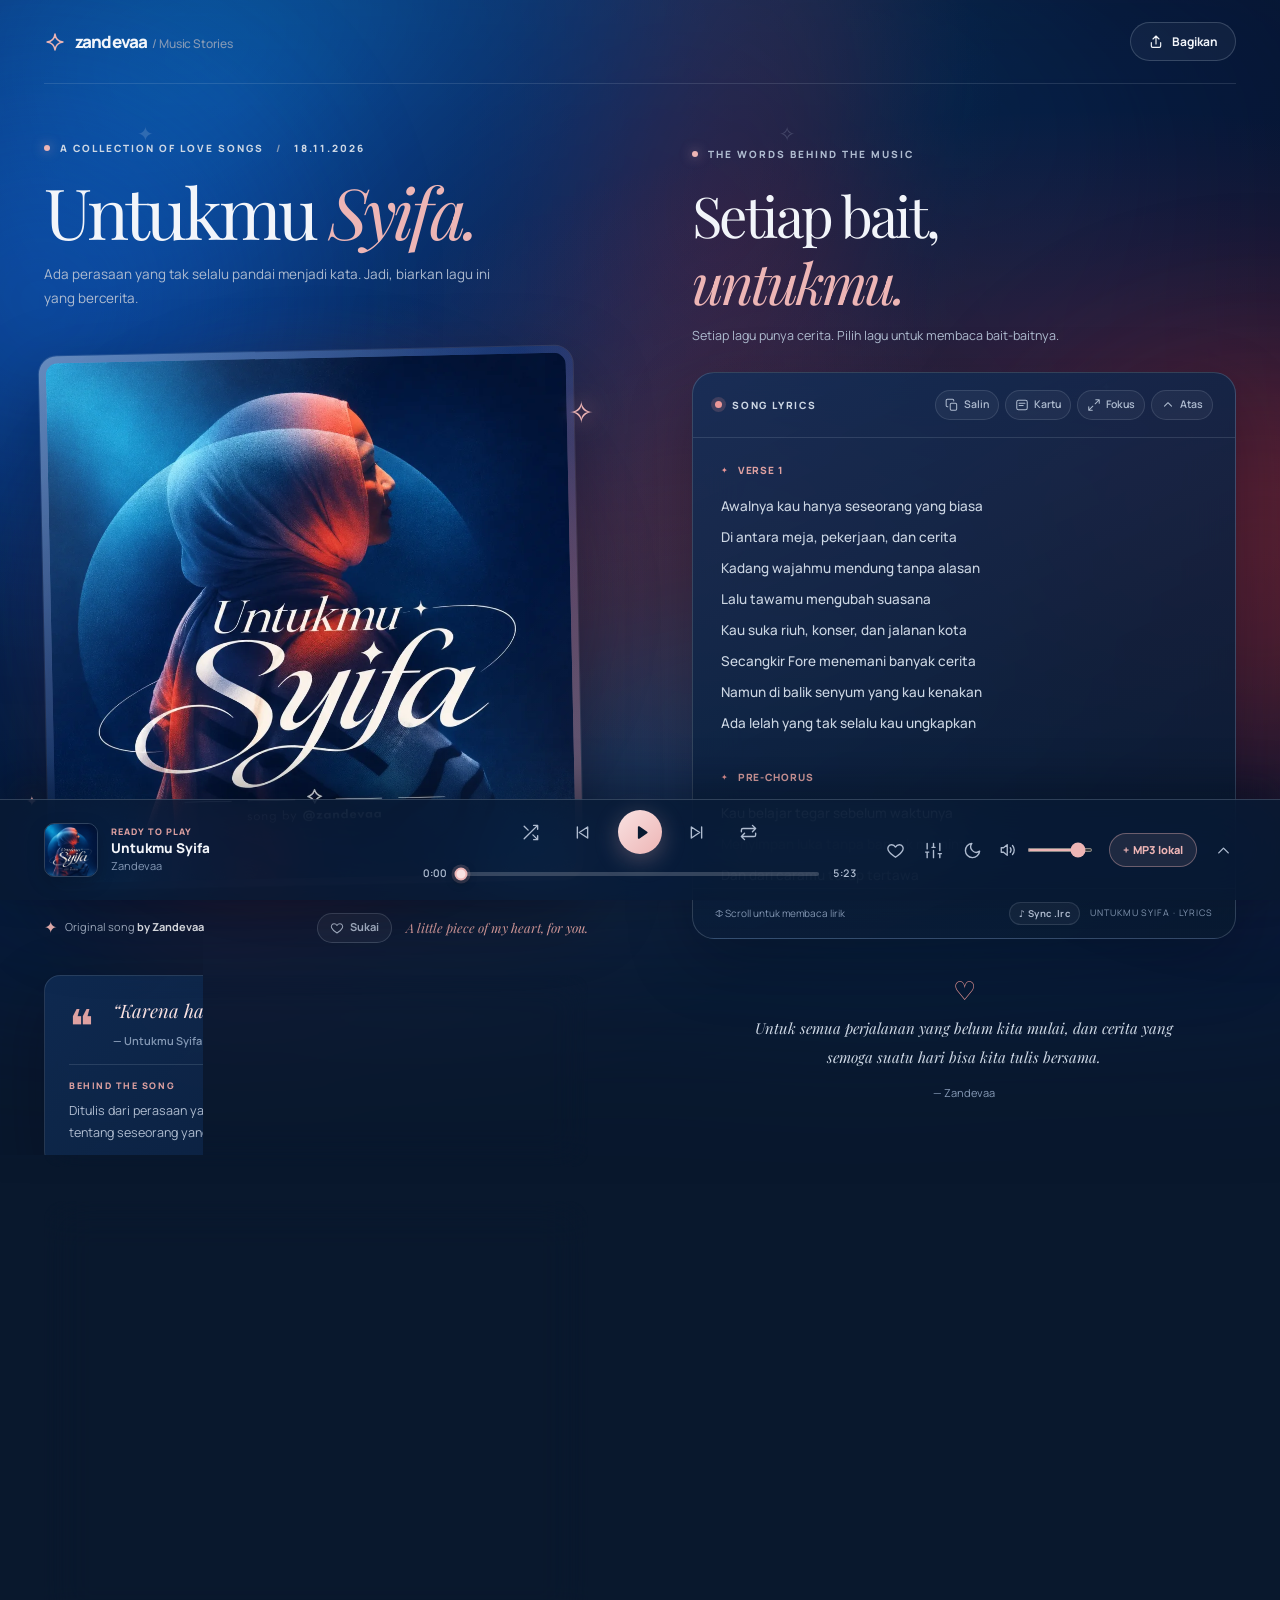
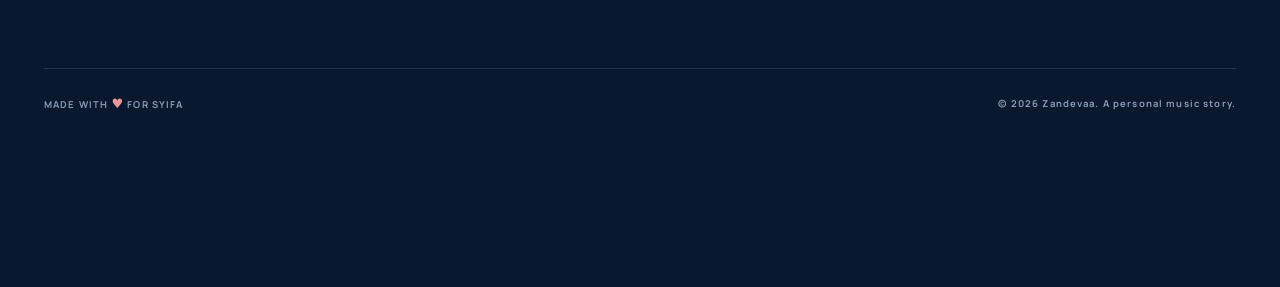
==== commit ad8b5d7f: "feat: add audio equalizer, tap-to-sync LRC studio, and PWA support" ====
--- a/index.html
+++ b/index.html
@@ -23,6 +23,11 @@
   <title>Untukmu Syifa — Zandevaa</title>
   <!-- SHARE_META_END -->
   <link rel="icon" type="image/svg+xml" href="assets/favicon.svg" />
+  <link rel="apple-touch-icon" href="assets/apple-touch-icon.png" />
+  <link rel="manifest" href="manifest.webmanifest" />
+  <meta name="apple-mobile-web-app-capable" content="yes" />
+  <meta name="apple-mobile-web-app-status-bar-style" content="black-translucent" />
+  <meta name="apple-mobile-web-app-title" content="Music Stories" />
   <link rel="preconnect" href="https://fonts.googleapis.com" />
   <link rel="preconnect" href="https://fonts.gstatic.com" crossorigin />
   <link
@@ -45,12 +50,18 @@
       </span>
       <span class="brand-text">zandevaa<span class="brand-light"> / Music Stories</span></span>
     </a>
-    <button class="share-button" id="shareButton" type="button" aria-label="Bagikan tautan playlist">
-      <svg viewBox="0 0 24 24" aria-hidden="true">
-        <path d="M12 15V3m0 0L7.5 7.5M12 3l4.5 4.5M5 13v5a2 2 0 0 0 2 2h10a2 2 0 0 0 2-2v-5" />
-      </svg>
-      <span>Bagikan</span>
-    </button>
+    <div class="topbar-actions">
+      <button class="install-button" id="installAppButton" type="button" hidden aria-label="Pasang aplikasi ke layar utama" title="Pasang ke Layar Utama">
+        <svg viewBox="0 0 24 24" aria-hidden="true"><path d="M12 3v12m0 0-4-4m4 4 4-4M4 17v2a2 2 0 0 0 2 2h12a2 2 0 0 0 2-2v-2" /></svg>
+        <span>Install</span>
+      </button>
+      <button class="share-button" id="shareButton" type="button" aria-label="Bagikan tautan playlist">
+        <svg viewBox="0 0 24 24" aria-hidden="true">
+          <path d="M12 15V3m0 0L7.5 7.5M12 3l4.5 4.5M5 13v5a2 2 0 0 0 2 2h10a2 2 0 0 0 2-2v-5" />
+        </svg>
+        <span>Bagikan</span>
+      </button>
+    </div>
   </header>
 
   <main id="awal" class="container page-layout">
@@ -86,6 +97,16 @@
         <div class="letter-icon">❝</div>
         <p id="heroDedication">“Karena hadirmu lebih berharga dari jawabannya.”</p>
         <span id="dedicationTitle">— Untukmu Syifa</span>
+        <div class="story-box" id="storyBox">
+          <div class="story-box-head">
+            <span class="story-label">BEHIND THE SONG</span>
+            <button class="voice-note-btn" id="voiceNoteButton" type="button" hidden>
+              <svg viewBox="0 0 24 24" aria-hidden="true"><path d="M12 3a3 3 0 0 1 3 3v6a3 3 0 1 1-6 0V6a3 3 0 0 1 3-3Zm6 9a6 6 0 0 1-12 0m6 6v3m-3 0h6" /></svg>
+              <span id="voiceNoteLabel">Pesan Suara</span>
+            </button>
+          </div>
+          <p class="story-text" id="heroStory"></p>
+        </div>
       </div>
 
       <section class="playlist-panel" aria-labelledby="playlistHeading">
@@ -97,6 +118,16 @@
           <span class="playlist-count" id="playlistCount">03 LAGU</span>
         </div>
         <p class="playlist-subtitle">Pilih satu lagu. Cover, judul, audio, dan lirik akan berganti otomatis.</p>
+        <div class="playlist-controls">
+          <div class="playlist-filter-group" role="tablist" aria-label="Filter playlist">
+            <button type="button" class="filter-pill active" id="filterAllBtn" data-filter="all" role="tab" aria-selected="true">Semua</button>
+            <button type="button" class="filter-pill" id="filterFavBtn" data-filter="favorites" role="tab" aria-selected="false">Favorit ♥ <span id="favCountBadge">0</span></button>
+          </div>
+          <label class="playlist-search-wrap">
+            <svg viewBox="0 0 24 24" aria-hidden="true"><circle cx="11" cy="11" r="7" /><path d="m20 20-3.5-3.5" /></svg>
+            <input id="playlistSearch" type="search" placeholder="Cari lagu…" autocomplete="off" aria-label="Cari lagu dalam playlist" />
+          </label>
+        </div>
         <div class="playlist-list" id="playlistList" aria-label="Daftar lagu"></div>
       </section>
     </section>
@@ -148,7 +179,10 @@
         </div>
         <div class="lyrics-card-bottom">
           <span id="lyricsTip">↕ Scroll untuk membaca lirik</span>
-          <span class="original-mark"><span id="lyricsTrackTitle">UNTUKMU SYIFA</span> · LYRICS</span>
+          <div class="lyrics-bottom-right">
+            <button id="syncLrcButton" class="sync-trigger-btn" type="button" title="Buat timestamp karaoke .lrc dengan Tap-to-Sync">♪ Sync .lrc</button>
+            <span class="original-mark"><span id="lyricsTrackTitle">UNTUKMU SYIFA</span> · LYRICS</span>
+          </div>
         </div>
       </div>
       <div class="dedication">
@@ -233,6 +267,12 @@
             <path d="M12 20.5s-7.5-4.7-9.3-9C1.3 8.1 3.7 4.8 7.2 4.8c2 0 3.7 1.1 4.8 2.8 1.1-1.7 2.8-2.8 4.8-2.8 3.5 0 5.9 3.3 4.5 6.7-1.8 4.3-9.3 9-9.3 9Z" />
           </svg>
         </button>
+        <button id="eqButton" class="control-icon eq-button" type="button" title="Preset Equalizer"
+          aria-label="Atur preset Equalizer" aria-pressed="false">
+          <svg viewBox="0 0 24 24" aria-hidden="true">
+            <path d="M4 21v-7M4 10V3M12 21v-9M12 8V3M20 21v-5M20 12V3M2 14h4M10 8h4M18 16h4" />
+          </svg>
+        </button>
         <button id="sleepTimerButton" class="control-icon sleep-button" type="button" title="Sleep Timer"
           aria-label="Atur Sleep Timer" aria-pressed="false">
           <svg viewBox="0 0 24 24" aria-hidden="true">
@@ -280,6 +320,9 @@
           <button class="np-tab" id="tabLyricsBtn" type="button" role="tab" aria-selected="false" data-np-tab="lyrics">Lirik</button>
         </div>
         <div class="np-topbar-right">
+          <button class="control-icon np-icon-btn eq-button" id="sheetEqButton" type="button" aria-label="Preset Equalizer" title="Equalizer" aria-pressed="false">
+            <svg viewBox="0 0 24 24" aria-hidden="true"><path d="M4 21v-7M4 10V3M12 21v-9M12 8V3M20 21v-5M20 12V3M2 14h4M10 8h4M18 16h4" /></svg>
+          </button>
           <button class="control-icon np-icon-btn sleep-button" id="sheetSleepButton" type="button" aria-label="Sleep Timer" title="Sleep Timer" aria-pressed="false">
             <svg viewBox="0 0 24 24" aria-hidden="true"><path d="M21 12.8A9 9 0 1 1 11.2 3a7 7 0 0 0 9.8 9.8Z" /></svg>
             <span class="sleep-badge" id="sheetSleepBadge" hidden></span>
@@ -449,8 +492,68 @@
     </div>
   </div>
 
+  <!-- Equalizer Presets Modal -->
+  <div class="modal-overlay" id="eqModal" hidden>
+    <div class="modal-card eq-modal-card" role="dialog" aria-modal="true" aria-labelledby="eqModalTitle">
+      <div class="modal-header">
+        <div>
+          <h3 id="eqModalTitle">Equalizer Audio</h3>
+          <p id="eqStatusText">Pilih karakter suara sesuai suasana mendengarkan.</p>
+        </div>
+        <button class="control-icon" id="closeEqModal" type="button" aria-label="Tutup">
+          <svg viewBox="0 0 24 24" aria-hidden="true"><path d="M6 6l12 12M18 6 6 18" /></svg>
+        </button>
+      </div>
+      <div class="eq-options" id="eqOptions">
+        <button type="button" class="eq-option active" data-eq="normal"><strong>Normal</strong><small>Seimbang & natural</small></button>
+        <button type="button" class="eq-option" data-eq="warm"><strong>Warm Acoustic</strong><small>Hangat & intim</small></button>
+        <button type="button" class="eq-option" data-eq="bass"><strong>Bass Boost</strong><small>Dentuman lebih dalam</small></button>
+        <button type="button" class="eq-option" data-eq="vocal"><strong>Vocal Clear</strong><small>Vokal & lirik lebih jernih</small></button>
+        <button type="button" class="eq-option" data-eq="night"><strong>Late Night</strong><small>Lembut untuk malam hari</small></button>
+      </div>
+    </div>
+  </div>
+
+  <!-- Tap-to-Sync .lrc Karaoke Studio Modal -->
+  <div class="modal-overlay" id="lrcSyncModal" hidden>
+    <div class="modal-card sync-modal-card" role="dialog" aria-modal="true" aria-labelledby="lrcSyncTitle">
+      <div class="modal-header">
+        <div>
+          <h3 id="lrcSyncTitle">Tap-to-Sync Lirik (.lrc)</h3>
+          <p>Putar lagu lalu tekan tombol <strong>Tandai Baris</strong> (atau tombol <strong>Spasi</strong>) tepat saat tiap bait mulai dinyanyikan.</p>
+        </div>
+        <button class="control-icon" id="closeLrcSyncModal" type="button" aria-label="Tutup">
+          <svg viewBox="0 0 24 24" aria-hidden="true"><path d="M6 6l12 12M18 6 6 18" /></svg>
+        </button>
+      </div>
+      <div class="sync-transport-bar">
+        <button type="button" class="np-pill-btn" id="syncPlayBtn">▶ Putar / Jeda</button>
+        <button type="button" class="np-pill-btn" id="syncBackBtn">↺ -3 dtk</button>
+        <button type="button" class="np-pill-btn" id="syncUndoBtn">↶ Undo</button>
+        <button type="button" class="np-pill-btn" id="syncResetBtn">Reset</button>
+        <span class="sync-clock" id="syncClock">00:00.00</span>
+      </div>
+      <div class="sync-cue-box">
+        <small>BARIS BERIKUTNYA (<span id="syncProgressCount">0/0</span>)</small>
+        <div class="sync-current-line" id="syncNextLine">—</div>
+        <div class="sync-upcoming-line" id="syncFollowingLine"></div>
+      </div>
+      <button type="button" class="sync-tap-btn" id="syncTapBtn">
+        <span>✦ Tandai Baris Ini</span>
+        <small>Klik / Tap atau tekan Spasi</small>
+      </button>
+      <textarea id="syncOutput" class="sync-output" rows="5" readonly aria-label="Hasil format .lrc"></textarea>
+      <div class="card-studio-footer sync-footer">
+        <button type="button" class="card-action-secondary" id="syncApplyBtn">Preview Langsung</button>
+        <button type="button" class="card-action-secondary" id="syncCopyBtn">Salin .lrc</button>
+        <button type="button" class="card-action-primary" id="syncDownloadBtn">Unduh .lrc</button>
+      </div>
+    </div>
+  </div>
+
   <div class="toast" id="toast" role="status" aria-live="polite" hidden></div>
   <audio id="audio" preload="metadata"></audio>
+  <audio id="voiceNoteAudio" preload="none"></audio>
 </body>
 
 </html>
--- a/styles.css
+++ b/styles.css
@@ -757,6 +757,7 @@
     background: var(--surface-subtle);
     border: 1px solid var(--border-soft);
   }
+  .player-actions .eq-button,
   .player-actions .sleep-button,
   .player-actions .add-track-button {display: none}
   .mini-toggle-button {display: inline-grid}
@@ -1353,6 +1354,235 @@
   .card-studio-footer {display: grid; grid-template-columns: 1fr 1fr}
 }
 
+/* ─── PWA Install, Behind the Song, Playlist Search/Filter, EQ & Tap-to-Sync .lrc ─── */
+.topbar-actions {display: inline-flex; align-items: center; gap: 8px; flex: none}
+.install-button {
+  height: 39px;
+  padding: 0 14px;
+  display: inline-flex;
+  align-items: center;
+  gap: 7px;
+  color: var(--play-ink);
+  background: linear-gradient(135deg, var(--play-bg-a), var(--play-bg-b));
+  border: 0;
+  border-radius: 99px;
+  font-size: 12px;
+  font-weight: 800;
+  white-space: nowrap;
+  box-shadow: 0 6px 20px rgba(var(--accent-rgb), .26);
+  transition: transform .18s ease, box-shadow .2s ease;
+}
+.install-button svg {width: 15px; height: 15px}
+.install-button:hover {transform: translateY(-1px)}
+.install-button:active {transform: scale(.96)}
+
+.story-box {
+  grid-column: 1 / -1;
+  margin-top: 14px;
+  padding-top: 14px;
+  border-top: 1px solid var(--border-soft);
+}
+.story-box-head {display: flex; align-items: center; justify-content: space-between; gap: 10px; margin-bottom: 6px}
+.story-label {font-size: 9px; font-weight: 800; letter-spacing: .18em; color: var(--accent-soft)}
+.story-text {
+  margin: 0 !important;
+  font-family: var(--sans) !important;
+  font-style: normal !important;
+  font-size: 12.5px !important;
+  line-height: 1.75 !important;
+  color: var(--dim) !important;
+}
+.voice-note-btn {
+  display: inline-flex;
+  align-items: center;
+  gap: 6px;
+  height: 28px;
+  padding: 0 11px;
+  border-radius: 99px;
+  border: 1px solid rgba(var(--accent-rgb), .42);
+  background: rgba(var(--accent-rgb), .12);
+  color: var(--accent);
+  font-size: 10.5px;
+  font-weight: 700;
+  transition: background .2s, transform .15s;
+}
+.voice-note-btn svg {width: 13px; height: 13px}
+.voice-note-btn.is-playing {background: var(--play-bg-b); color: var(--play-ink); border-color: transparent}
+
+.playlist-controls {
+  display: flex;
+  align-items: center;
+  justify-content: space-between;
+  flex-wrap: wrap;
+  gap: 8px;
+  margin-bottom: 12px;
+}
+.playlist-filter-group {
+  display: inline-flex;
+  padding: 3px;
+  border-radius: 99px;
+  background: var(--surface-subtle);
+  border: 1px solid var(--border-soft);
+}
+.filter-pill {
+  border: 0;
+  background: transparent;
+  color: var(--dim);
+  padding: 5px 11px;
+  border-radius: 99px;
+  font-size: 11px;
+  font-weight: 700;
+  display: inline-flex;
+  align-items: center;
+  gap: 5px;
+  transition: background .18s, color .18s;
+}
+.filter-pill.active {background: var(--play-bg-b); color: var(--play-ink)}
+.playlist-search-wrap {
+  flex: 1;
+  min-width: 135px;
+  height: 32px;
+  display: inline-flex;
+  align-items: center;
+  gap: 7px;
+  padding: 0 11px;
+  border-radius: 99px;
+  border: 1px solid var(--border-soft);
+  background: var(--surface-subtle);
+  color: var(--muted);
+}
+.playlist-search-wrap:focus-within {border-color: rgba(var(--accent-rgb), .55); color: var(--ink)}
+.playlist-search-wrap svg {width: 14px; height: 14px; flex: none}
+.playlist-search-wrap input {
+  width: 100%;
+  min-width: 0;
+  border: 0;
+  background: transparent;
+  color: var(--ink);
+  font-size: 12px;
+  outline: none;
+}
+.playlist-search-wrap input::placeholder {color: var(--muted)}
+
+.playlist-item {grid-template-columns: 24px 50px minmax(0, 1fr) auto 22px}
+.playlist-duration {
+  font-size: 10.5px;
+  font-weight: 700;
+  font-variant-numeric: tabular-nums;
+  color: var(--muted);
+  white-space: nowrap;
+}
+.playlist-empty {
+  padding: 24px 14px;
+  text-align: center;
+  font-size: 12px;
+  color: var(--dim);
+  border-radius: 14px;
+  border: 1px dashed var(--border-med);
+}
+
+.lyrics-bottom-right {display: inline-flex; align-items: center; gap: 10px; flex-wrap: wrap; justify-content: flex-end}
+.sync-trigger-btn {
+  border: 1px solid var(--border-soft);
+  background: var(--surface-subtle);
+  color: var(--dim);
+  border-radius: 99px;
+  padding: 3px 9px;
+  font-size: 9.5px;
+  font-weight: 700;
+  letter-spacing: .04em;
+  transition: color .2s, border-color .2s, background .2s;
+}
+.sync-trigger-btn:hover {color: var(--accent); border-color: rgba(var(--accent-rgb), .45); background: var(--surface-hover)}
+
+.eq-button[aria-pressed="true"] {color: var(--accent) !important}
+.eq-options {display: grid; grid-template-columns: 1fr; gap: 8px}
+.eq-option {
+  width: 100%;
+  display: flex;
+  align-items: center;
+  justify-content: space-between;
+  gap: 10px;
+  padding: 12px 15px;
+  border-radius: 14px;
+  border: 1px solid var(--border-soft);
+  background: var(--surface-subtle);
+  color: var(--ink);
+  text-align: left;
+  transition: background .18s, border-color .18s, color .18s;
+}
+.eq-option strong {font-size: 13px; font-weight: 800}
+.eq-option small {font-size: 11px; color: var(--muted)}
+.eq-option:hover {background: var(--surface-hover)}
+.eq-option.active {background: var(--play-bg-b); color: var(--play-ink); border-color: transparent}
+.eq-option.active small {color: var(--play-ink); opacity: .78}
+
+/* Tap-to-Sync .lrc Modal */
+.sync-modal-card {width: min(100%, 540px)}
+.sync-transport-bar {display: flex; align-items: center; flex-wrap: wrap; gap: 6px}
+.sync-clock {
+  margin-left: auto;
+  font-family: ui-monospace, SFMono-Regular, Menlo, monospace;
+  font-size: 12.5px;
+  font-weight: 800;
+  color: var(--accent);
+  padding: 5px 10px;
+  border-radius: 99px;
+  background: var(--surface-subtle);
+  border: 1px solid var(--border-soft);
+}
+.sync-cue-box {
+  padding: 16px 18px;
+  border-radius: 16px;
+  border: 1px solid rgba(var(--accent-rgb), .38);
+  background: rgba(var(--accent-rgb), .08);
+  text-align: center;
+}
+.sync-cue-box small {display: block; font-size: 9.5px; font-weight: 800; letter-spacing: .16em; color: var(--accent-soft); margin-bottom: 6px}
+.sync-current-line {font-family: var(--serif); font-size: 20px; font-weight: 500; color: var(--ink); line-height: 1.4}
+.sync-upcoming-line {margin-top: 6px; font-size: 12px; color: var(--muted); min-height: 18px}
+.sync-tap-btn {
+  width: 100%;
+  min-height: 60px;
+  border: 0;
+  border-radius: 16px;
+  background: linear-gradient(135deg, var(--play-bg-a), var(--play-bg-b));
+  color: var(--play-ink);
+  display: flex;
+  flex-direction: column;
+  align-items: center;
+  justify-content: center;
+  gap: 2px;
+  box-shadow: 0 10px 26px rgba(var(--accent-rgb), .3);
+  transition: transform .12s ease;
+}
+.sync-tap-btn span {font-size: 15px; font-weight: 800}
+.sync-tap-btn small {font-size: 10.5px; opacity: .78}
+.sync-tap-btn:active {transform: scale(.97)}
+.sync-output {
+  width: 100%;
+  border-radius: 12px;
+  border: 1px solid var(--border-soft);
+  background: var(--surface-subtle);
+  color: var(--tint-mid);
+  font-family: ui-monospace, SFMono-Regular, Menlo, monospace;
+  font-size: 11px;
+  line-height: 1.5;
+  padding: 10px 12px;
+  resize: vertical;
+}
+.sync-footer {flex-wrap: wrap}
+
+@media (max-width: 768px) {
+  .install-button {height: 34px; padding: 0 11px; font-size: 11px}
+  .playlist-item {grid-template-columns: 20px 46px minmax(0, 1fr) auto 18px}
+  .sync-footer {display: grid; grid-template-columns: 1fr 1fr}
+  .sync-footer #syncDownloadBtn {grid-column: 1 / -1}
+}
+@media (max-width: 390px) {
+  .playlist-item {grid-template-columns: 18px 42px minmax(0, 1fr) auto 16px}
+}
+
 @media (prefers-reduced-motion: reduce) {
   :root, *, *::before, *::after {animation-duration: .01ms !important; transition-duration: .01ms !important; scroll-behavior: auto !important}
 }
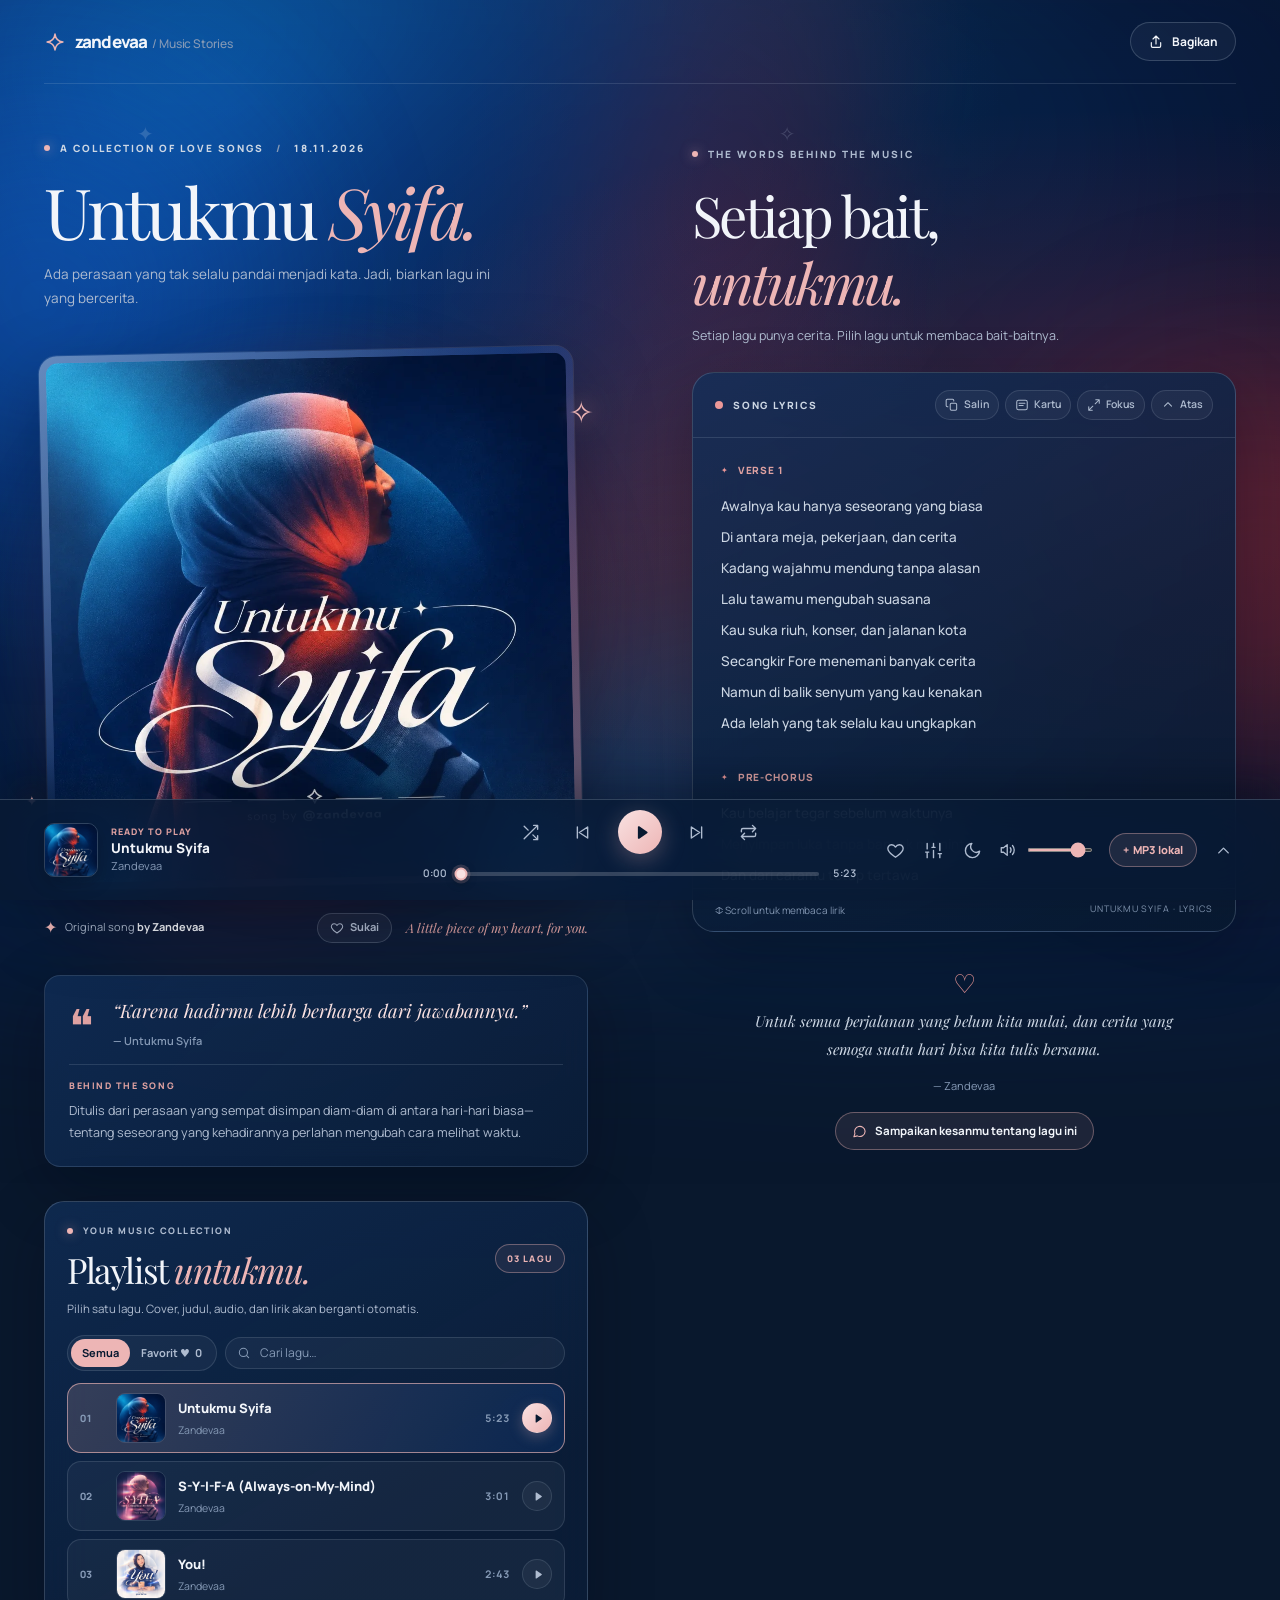
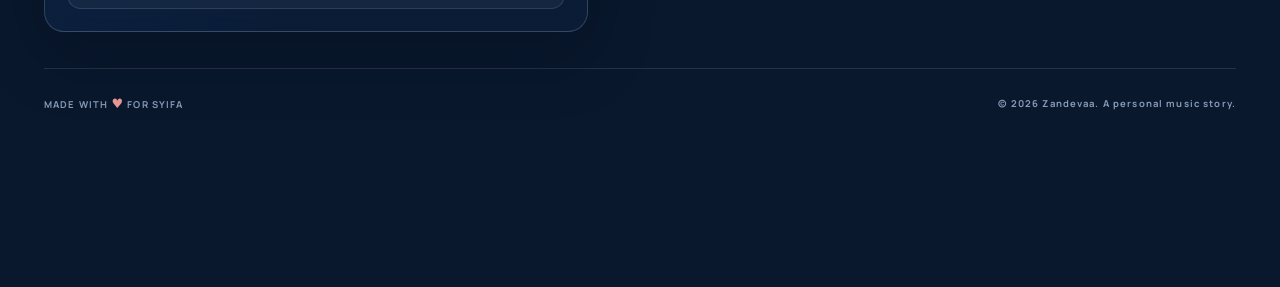
==== commit a50ea6fd: "feat: add playback speed controls, audio presets, and mobile optimizations" ====
--- a/index.html
+++ b/index.html
@@ -73,11 +73,12 @@
         lagu ini yang bercerita.</p>
       <div class="cover-stage">
         <div class="cover-halo" aria-hidden="true"></div>
-        <div class="cover-frame">
+        <div class="cover-frame" id="heroCoverFrame">
           <img class="cover-image" id="heroCover" src="assets/cover.webp" width="1254" height="1254"
             alt="Cover lagu Untukmu Syifa dengan potret perempuan berhijab dalam cahaya navy dan merah, dan tipografi putih"
             fetchpriority="high" />
           <span class="cover-shine" aria-hidden="true"></span>
+          <span class="skip-feedback" id="heroSkipFeedback" aria-hidden="true"></span>
         </div>
         <span class="cover-spark cover-spark-a" aria-hidden="true">✧</span>
         <span class="cover-spark cover-spark-b" aria-hidden="true">✦</span>
@@ -180,7 +181,7 @@
         <div class="lyrics-card-bottom">
           <span id="lyricsTip">↕ Scroll untuk membaca lirik</span>
           <div class="lyrics-bottom-right">
-            <button id="syncLrcButton" class="sync-trigger-btn" type="button" title="Buat timestamp karaoke .lrc dengan Tap-to-Sync">♪ Sync .lrc</button>
+            <button id="syncLrcButton" class="sync-trigger-btn" type="button" hidden title="Buat timestamp karaoke .lrc dengan Tap-to-Sync">♪ Sync .lrc</button>
             <span class="original-mark"><span id="lyricsTrackTitle">UNTUKMU SYIFA</span> · LYRICS</span>
           </div>
         </div>
@@ -189,6 +190,12 @@
         <span class="dedication-symbol">♡</span>
         <p>Untuk semua perjalanan yang belum kita mulai, dan cerita yang semoga suatu hari bisa kita tulis bersama.</p>
         <span class="dedication-sign">— Zandevaa</span>
+        <div class="dedication-actions">
+          <button class="story-reply-btn" id="replyWaButton" type="button">
+            <svg viewBox="0 0 24 24" aria-hidden="true"><path d="M21 11.5a8.5 8.5 0 0 1-12.5 7.5L3 20.5l1.6-5.2A8.5 8.5 0 1 1 21 11.5Z" /></svg>
+            <span>Sampaikan kesanmu tentang lagu ini</span>
+          </button>
+        </div>
       </div>
     </section>
   </main>
@@ -248,6 +255,7 @@
         <div class="seek-row">
           <span id="currentTime" class="timecode">0:00</span>
           <div class="seek-control" id="seekControl" style="--progress: 0%">
+            <span class="seek-tooltip" id="seekTooltip" aria-hidden="true">0:00</span>
             <div class="seek-visual" aria-hidden="true">
               <div class="seek-rail">
                 <div class="seek-fill"></div>
@@ -320,7 +328,10 @@
           <button class="np-tab" id="tabLyricsBtn" type="button" role="tab" aria-selected="false" data-np-tab="lyrics">Lirik</button>
         </div>
         <div class="np-topbar-right">
-          <button class="control-icon np-icon-btn eq-button" id="sheetEqButton" type="button" aria-label="Preset Equalizer" title="Equalizer" aria-pressed="false">
+          <button class="control-icon np-icon-btn cinema-button" id="cinemaModeButton" type="button" aria-label="Mode Cinema" title="Mode Cinema / Ambient" aria-pressed="false">
+            <svg viewBox="0 0 24 24" aria-hidden="true"><path d="M12 3l1.9 5.1L19 10l-5.1 1.9L12 17l-1.9-5.1L5 10l5.1-1.9L12 3Z" /></svg>
+          </button>
+          <button class="control-icon np-icon-btn eq-button" id="sheetEqButton" type="button" aria-label="Audio & Mood" title="Audio & Mood" aria-pressed="false">
             <svg viewBox="0 0 24 24" aria-hidden="true"><path d="M4 21v-7M4 10V3M12 21v-9M12 8V3M20 21v-5M20 12V3M2 14h4M10 8h4M18 16h4" /></svg>
           </button>
           <button class="control-icon np-icon-btn sleep-button" id="sheetSleepButton" type="button" aria-label="Sleep Timer" title="Sleep Timer" aria-pressed="false">
@@ -338,6 +349,7 @@
         <div class="np-art-stage" id="sheetCoverStage">
           <div class="np-art-glow" aria-hidden="true"></div>
           <img class="np-art-image" id="sheetCover" src="assets/cover.webp" alt="" />
+          <span class="skip-feedback" id="sheetSkipFeedback" aria-hidden="true"></span>
         </div>
 
         <canvas class="np-visualizer" id="visualizerCanvas" width="320" height="40" aria-hidden="true"></canvas>
@@ -347,15 +359,22 @@
             <h2 id="sheetTitle">Untukmu Syifa</h2>
             <p id="sheetArtist">Zandevaa</p>
           </div>
-          <button class="control-icon np-icon-btn fav-icon" id="sheetFavoriteButton" type="button" aria-label="Sukai lagu ini" aria-pressed="false" title="Sukai lagu ini">
-            <svg viewBox="0 0 24 24" aria-hidden="true">
-              <path d="M12 20.5s-7.5-4.7-9.3-9C1.3 8.1 3.7 4.8 7.2 4.8c2 0 3.7 1.1 4.8 2.8 1.1-1.7 2.8-2.8 4.8-2.8 3.5 0 5.9 3.3 4.5 6.7-1.8 4.3-9.3 9-9.3 9Z" />
-            </svg>
-          </button>
+          <div class="np-meta-actions">
+            <button class="np-moment-btn" id="shareMomentButton" type="button" title="Bagikan lagu tepat di detik ini">
+              <svg viewBox="0 0 24 24" aria-hidden="true"><circle cx="12" cy="12" r="9" /><path d="M12 7v5l3 2" /></svg>
+              <span id="shareMomentLabel">Momen</span>
+            </button>
+            <button class="control-icon np-icon-btn fav-icon" id="sheetFavoriteButton" type="button" aria-label="Sukai lagu ini" aria-pressed="false" title="Sukai lagu ini">
+              <svg viewBox="0 0 24 24" aria-hidden="true">
+                <path d="M12 20.5s-7.5-4.7-9.3-9C1.3 8.1 3.7 4.8 7.2 4.8c2 0 3.7 1.1 4.8 2.8 1.1-1.7 2.8-2.8 4.8-2.8 3.5 0 5.9 3.3 4.5 6.7-1.8 4.3-9.3 9-9.3 9Z" />
+              </svg>
+            </button>
+          </div>
         </div>
 
         <div class="np-seek-wrap">
           <div class="seek-control" id="sheetSeekControl" style="--progress: 0%">
+            <span class="seek-tooltip" id="sheetSeekTooltip" aria-hidden="true">0:00</span>
             <div class="seek-visual" aria-hidden="true">
               <div class="seek-rail"><div class="seek-fill"></div></div>
               <div class="seek-thumb"></div>
@@ -492,23 +511,32 @@
     </div>
   </div>
 
-  <!-- Equalizer Presets Modal -->
+  <!-- Equalizer & Playback Mood Modal -->
   <div class="modal-overlay" id="eqModal" hidden>
     <div class="modal-card eq-modal-card" role="dialog" aria-modal="true" aria-labelledby="eqModalTitle">
       <div class="modal-header">
         <div>
-          <h3 id="eqModalTitle">Equalizer Audio</h3>
-          <p id="eqStatusText">Pilih karakter suara sesuai suasana mendengarkan.</p>
+          <h3 id="eqModalTitle">Audio &amp; Mood</h3>
+          <p id="eqStatusText">Pilih karakter suara dan kecepatan putar.</p>
         </div>
         <button class="control-icon" id="closeEqModal" type="button" aria-label="Tutup">
           <svg viewBox="0 0 24 24" aria-hidden="true"><path d="M6 6l12 12M18 6 6 18" /></svg>
         </button>
       </div>
+      <div class="speed-section">
+        <span class="story-label">PLAYBACK MOOD / SPEED</span>
+        <div class="speed-options" id="speedOptions">
+          <button type="button" class="speed-pill" data-speed="0.85">0.85× Slowed</button>
+          <button type="button" class="speed-pill" data-speed="0.95">0.95× Chill</button>
+          <button type="button" class="speed-pill active" data-speed="1">1.0× Normal</button>
+          <button type="button" class="speed-pill" data-speed="1.1">1.1× Bright</button>
+        </div>
+      </div>
       <div class="eq-options" id="eqOptions">
-        <button type="button" class="eq-option active" data-eq="normal"><strong>Normal</strong><small>Seimbang & natural</small></button>
-        <button type="button" class="eq-option" data-eq="warm"><strong>Warm Acoustic</strong><small>Hangat & intim</small></button>
+        <button type="button" class="eq-option active" data-eq="normal"><strong>Normal</strong><small>Seimbang &amp; natural</small></button>
+        <button type="button" class="eq-option" data-eq="warm"><strong>Warm Acoustic</strong><small>Hangat &amp; intim</small></button>
         <button type="button" class="eq-option" data-eq="bass"><strong>Bass Boost</strong><small>Dentuman lebih dalam</small></button>
-        <button type="button" class="eq-option" data-eq="vocal"><strong>Vocal Clear</strong><small>Vokal & lirik lebih jernih</small></button>
+        <button type="button" class="eq-option" data-eq="vocal"><strong>Vocal Clear</strong><small>Vokal &amp; lirik lebih jernih</small></button>
         <button type="button" class="eq-option" data-eq="night"><strong>Late Night</strong><small>Lembut untuk malam hari</small></button>
       </div>
     </div>
@@ -552,8 +580,8 @@
   </div>
 
   <div class="toast" id="toast" role="status" aria-live="polite" hidden></div>
-  <audio id="audio" preload="metadata"></audio>
-  <audio id="voiceNoteAudio" preload="none"></audio>
+  <audio id="audio" preload="auto" playsinline></audio>
+  <audio id="voiceNoteAudio" preload="none" playsinline></audio>
 </body>
 
 </html>
--- a/styles.css
+++ b/styles.css
@@ -117,7 +117,7 @@
   -webkit-text-size-adjust: 100%;
   text-size-adjust: 100%;
   touch-action: manipulation;
-  overscroll-behavior-x: none;
+  overscroll-behavior: contain;
 }
 body {
   margin: 0;
@@ -128,6 +128,7 @@
   font-size: 14px;
   line-height: 1.65;
   overflow-x: clip;
+  overscroll-behavior-y: contain;
   padding-bottom: 148px;
   touch-action: manipulation;
   -webkit-tap-highlight-color: transparent;
@@ -244,10 +245,8 @@
   z-index: 0;
   background: linear-gradient(115deg, rgba(var(--glow-a-rgb), .42), rgba(var(--glow-b-rgb), .32) 55%, transparent);
   border-radius: 50%;
-  filter: blur(48px);
-  transform: scale(calc(1 + var(--beat-pulse, 0) * 0.14));
-  opacity: calc(.85 + var(--beat-pulse, 0) * 0.3);
-  transition: transform .12s linear, opacity .12s linear;
+  filter: blur(44px);
+  opacity: .9;
 }
 .cover-frame {
   position: relative;
@@ -339,8 +338,41 @@
 .playlist-details {display: flex; flex-direction: column; gap: 2px; min-width: 0}
 .playlist-details strong {overflow: hidden; text-overflow: ellipsis; white-space: nowrap; font-size: 13px; font-weight: 800; color: var(--ink)}
 .playlist-details small {color: var(--muted); font-size: 10.5px; overflow: hidden; text-overflow: ellipsis; white-space: nowrap}
-.playlist-indicator {color: var(--accent); font-size: 20px; font-family: Georgia, serif; text-align: center; font-weight: 400}
-.playlist-item.currently-playing .playlist-indicator {animation: wave 1.1s ease-in-out infinite}
+.playlist-indicator {
+  width: 30px;
+  height: 30px;
+  border-radius: 50%;
+  display: inline-grid;
+  place-items: center;
+  background: var(--surface-subtle);
+  border: 1px solid var(--border-soft);
+  color: var(--dim);
+  flex: none;
+  transition: background .2s ease, border-color .2s ease, color .2s ease, transform .2s ease;
+}
+.playlist-indicator .pi-play {width: 13px; height: 13px; fill: currentColor; stroke: none; margin-left: 1.5px; display: block}
+.playlist-indicator .pi-eq {display: none; align-items: flex-end; justify-content: center; gap: 2.2px; height: 12px}
+.playlist-indicator .pi-eq i {display: block; width: 2.3px; height: 5px; border-radius: 2px; background: currentColor; animation: eqBounce .9s ease-in-out infinite}
+.playlist-indicator .pi-eq i:nth-child(2) {animation-delay: .18s}
+.playlist-indicator .pi-eq i:nth-child(3) {animation-delay: .36s}
+.playlist-item:hover .playlist-indicator {
+  background: rgba(var(--accent-rgb), .18);
+  border-color: rgba(var(--accent-rgb), .48);
+  color: var(--accent);
+  transform: scale(1.06);
+}
+.playlist-item.selected .playlist-indicator {
+  background: linear-gradient(135deg, var(--play-bg-a), var(--play-bg-b));
+  border-color: transparent;
+  color: var(--play-ink);
+  box-shadow: 0 4px 14px rgba(var(--accent-rgb), .28);
+}
+.playlist-item.currently-playing .playlist-indicator .pi-play {display: none}
+.playlist-item.currently-playing .playlist-indicator .pi-eq {display: inline-flex}
+@keyframes eqBounce {
+  0%, 100% {height: 3.5px}
+  50% {height: 12px}
+}
 
 /* ─── Lyrics Section ─── */
 .lyrics-section {padding-top: 6px}
@@ -359,7 +391,36 @@
 .lyrics-card-top, .lyrics-card-bottom {display: flex; align-items: center; justify-content: space-between; gap: 12px}
 .lyrics-card-top {padding: 17px 22px; border-bottom: 1px solid var(--border-soft)}
 .lyrics-card-title {display: inline-flex; align-items: center; gap: 10px; color: var(--tint-mid); letter-spacing: .18em; font-size: 10px; font-weight: 800}
-.pulse-dot {width: 7px; height: 7px; border-radius: 50%; background: var(--rose); box-shadow: 0 0 0 4px rgba(var(--rose-rgb), .18)}
+.pulse-dot {
+  position: relative;
+  width: 8px;
+  height: 8px;
+  border-radius: 50%;
+  background: var(--rose);
+  flex: none;
+  animation: dotHeartbeat 1.8s ease-in-out infinite;
+}
+.pulse-dot::after {
+  content: '';
+  position: absolute;
+  inset: -1px;
+  border-radius: 50%;
+  border: 2px solid var(--rose);
+  opacity: 0;
+  pointer-events: none;
+  animation: dotSonar 1.8s cubic-bezier(.22, .61, .36, 1) infinite;
+}
+body.is-playing .pulse-dot,
+body.is-playing .pulse-dot::after {animation-duration: 1.15s}
+@keyframes dotHeartbeat {
+  0%, 100% {transform: scale(1)}
+  35% {transform: scale(1.24)}
+  60% {transform: scale(.96)}
+}
+@keyframes dotSonar {
+  0% {transform: scale(.9); opacity: .75}
+  75%, 100% {transform: scale(2.6); opacity: 0}
+}
 .lyrics-tools {display: inline-flex; gap: 10px; align-items: center}
 .tool-button {background: transparent; border: 0; color: var(--dim); font-size: 11px; font-weight: 600; display: inline-flex; gap: 5px; align-items: center; padding: 6px 8px; border-radius: 8px; transition: color .2s, background .2s}
 .tool-button:hover {color: var(--ink); background: var(--surface-subtle)}
@@ -656,6 +717,34 @@
 
 /* ─── Modern Mobile Music Player UI (<= 768px) ─── */
 @media (max-width: 768px) {
+  /* Zero heavy GPU blur layers on mobile so Android Chrome / iOS Safari never OOM-reload mid-song */
+  body::after {display: none}
+  .page-glow {
+    width: 280px;
+    height: 280px;
+    filter: none;
+    background: radial-gradient(circle, rgba(var(--glow-a-rgb), .32) 0%, transparent 72%);
+    opacity: .9;
+  }
+  .glow-b {
+    background: radial-gradient(circle, rgba(var(--glow-b-rgb), .28) 0%, transparent 72%);
+    opacity: .9;
+  }
+  .cover-halo {
+    filter: none;
+    inset: -6%;
+    background: radial-gradient(circle, rgba(var(--glow-a-rgb), .34) 0%, rgba(var(--glow-b-rgb), .2) 45%, transparent 72%);
+  }
+  .np-backdrop {filter: blur(26px) saturate(1.4)}
+  .np-art-glow {
+    filter: none;
+    inset: -14%;
+    background: radial-gradient(circle, rgba(var(--glow-a-rgb), .42) 0%, rgba(var(--glow-b-rgb), .22) 45%, transparent 72%);
+  }
+  .letter-card, .playlist-panel, .lyrics-card {-webkit-backdrop-filter: blur(10px); backdrop-filter: blur(10px)}
+  .music-dock {-webkit-backdrop-filter: blur(14px) saturate(135%); backdrop-filter: blur(14px) saturate(135%)}
+  .topbar {-webkit-backdrop-filter: blur(12px); backdrop-filter: blur(12px)}
+
   body {padding-bottom: calc(210px + env(safe-area-inset-bottom, 0px))}
   .container {width: calc(100% - 32px); max-width: 520px}
 
@@ -1464,7 +1553,7 @@
 }
 .playlist-search-wrap input::placeholder {color: var(--muted)}
 
-.playlist-item {grid-template-columns: 24px 50px minmax(0, 1fr) auto 22px}
+.playlist-item {grid-template-columns: 24px 50px minmax(0, 1fr) auto 30px}
 .playlist-duration {
   font-size: 10.5px;
   font-weight: 700;
@@ -1575,12 +1664,151 @@
 
 @media (max-width: 768px) {
   .install-button {height: 34px; padding: 0 11px; font-size: 11px}
-  .playlist-item {grid-template-columns: 20px 46px minmax(0, 1fr) auto 18px}
+  .playlist-item {grid-template-columns: 20px 46px minmax(0, 1fr) auto 30px}
   .sync-footer {display: grid; grid-template-columns: 1fr 1fr}
   .sync-footer #syncDownloadBtn {grid-column: 1 / -1}
 }
 @media (max-width: 390px) {
-  .playlist-item {grid-template-columns: 18px 42px minmax(0, 1fr) auto 16px}
+  .playlist-item {grid-template-columns: 18px 42px minmax(0, 1fr) auto 28px}
+  .playlist-indicator {width: 28px; height: 28px}
+}
+
+/* ─── Seek Tooltip, Crossfade Transitions, Double-Tap Skip, Cinema Mode, Speed & WA Reply ─── */
+.seek-tooltip {
+  position: absolute;
+  left: var(--progress);
+  bottom: calc(100% + 6px);
+  transform: translate(-50%, 6px) scale(.9);
+  padding: 4px 9px;
+  border-radius: 99px;
+  background: var(--play-bg-b);
+  color: var(--play-ink);
+  font-size: 11px;
+  font-weight: 800;
+  font-variant-numeric: tabular-nums;
+  line-height: 1.2;
+  white-space: nowrap;
+  pointer-events: none;
+  opacity: 0;
+  box-shadow: 0 6px 18px rgba(0, 0, 0, .28);
+  transition: opacity .15s ease, transform .15s ease;
+  z-index: 5;
+}
+.seek-control.is-seeking .seek-tooltip {
+  opacity: 1;
+  transform: translate(-50%, 0) scale(1);
+}
+
+.cover-image, .np-art-image, .hero-title {
+  transition: opacity .28s ease, transform .32s cubic-bezier(.22, 1, .36, 1);
+}
+.is-transitioning {opacity: .22 !important; transform: scale(.975)}
+
+.skip-feedback {
+  position: absolute;
+  inset: 0;
+  z-index: 4;
+  display: grid;
+  place-items: center;
+  pointer-events: none;
+  opacity: 0;
+  font-size: 15px;
+  font-weight: 800;
+  letter-spacing: .04em;
+  color: #ffffff;
+  text-shadow: 0 2px 14px rgba(0, 0, 0, .55);
+  background: radial-gradient(circle, rgba(0, 0, 0, .42), transparent 70%);
+  border-radius: inherit;
+  transition: opacity .22s ease;
+}
+.skip-feedback.is-visible {opacity: 1}
+.skip-feedback.align-left {justify-items: start; padding-left: 16%}
+.skip-feedback.align-right {justify-items: end; padding-right: 16%}
+
+.dedication-actions {margin-top: 16px; display: flex; justify-content: center}
+.story-reply-btn {
+  display: inline-flex;
+  align-items: center;
+  gap: 8px;
+  height: 38px;
+  padding: 0 16px;
+  border-radius: 99px;
+  border: 1px solid rgba(var(--accent-rgb), .38);
+  background: rgba(var(--accent-rgb), .09);
+  color: var(--ink);
+  font-size: 11.5px;
+  font-weight: 700;
+  transition: background .2s, transform .15s, border-color .2s;
+}
+.story-reply-btn svg {width: 15px; height: 15px; color: var(--accent)}
+.story-reply-btn:hover {background: rgba(var(--accent-rgb), .18); border-color: rgba(var(--accent-rgb), .6); transform: translateY(-1px)}
+.story-reply-btn:active {transform: scale(.96)}
+
+.np-meta-actions {display: inline-flex; align-items: center; gap: 8px; flex: none}
+.np-moment-btn {
+  display: inline-flex;
+  align-items: center;
+  gap: 5px;
+  height: 36px;
+  padding: 0 12px;
+  border-radius: 99px;
+  border: 1px solid var(--border-soft);
+  background: var(--surface-subtle);
+  color: var(--dim);
+  font-size: 11px;
+  font-weight: 700;
+  transition: background .2s, color .2s, transform .15s;
+}
+.np-moment-btn svg {width: 14px; height: 14px}
+.np-moment-btn:hover {background: var(--surface-hover); color: var(--ink)}
+.np-moment-btn:active {transform: scale(.95)}
+
+.cinema-button[aria-pressed="true"] {color: var(--accent) !important; border-color: rgba(var(--accent-rgb), .48)}
+.np-sheet.is-cinema .np-topbar,
+.np-sheet.is-cinema .np-seek-wrap,
+.np-sheet.is-cinema .np-transport,
+.np-sheet.is-cinema .np-upnext,
+.np-sheet.is-cinema .np-meta-actions {
+  opacity: .14;
+  transition: opacity .45s ease;
+}
+.np-sheet.is-cinema .np-art-stage {transform: scale(1.06); transition: transform .55s cubic-bezier(.22, 1, .36, 1)}
+.np-sheet:not(.is-cinema) .np-topbar,
+.np-sheet:not(.is-cinema) .np-seek-wrap,
+.np-sheet:not(.is-cinema) .np-transport,
+.np-sheet:not(.is-cinema) .np-upnext,
+.np-sheet:not(.is-cinema) .np-meta-actions,
+.np-sheet:not(.is-cinema) .np-art-stage {
+  transition: opacity .35s ease, transform .4s ease;
+}
+
+.speed-section {display: flex; flex-direction: column; gap: 8px}
+.speed-options {display: grid; grid-template-columns: repeat(2, 1fr); gap: 8px}
+.speed-pill {
+  height: 38px;
+  border-radius: 12px;
+  border: 1px solid var(--border-soft);
+  background: var(--surface-subtle);
+  color: var(--ink);
+  font-size: 12px;
+  font-weight: 700;
+  transition: background .18s, color .18s, border-color .18s;
+}
+.speed-pill:hover {background: var(--surface-hover)}
+.speed-pill.active {background: var(--play-bg-b); color: var(--play-ink); border-color: transparent}
+
+.playlist-top-badge {
+  display: inline-block;
+  margin-left: 6px;
+  padding: 1px 6px;
+  border-radius: 99px;
+  font-size: 8.5px;
+  font-weight: 800;
+  letter-spacing: .04em;
+  color: var(--accent);
+  background: rgba(var(--accent-rgb), .14);
+  border: 1px solid rgba(var(--accent-rgb), .32);
+  vertical-align: middle;
 }
 
 @media (prefers-reduced-motion: reduce) {
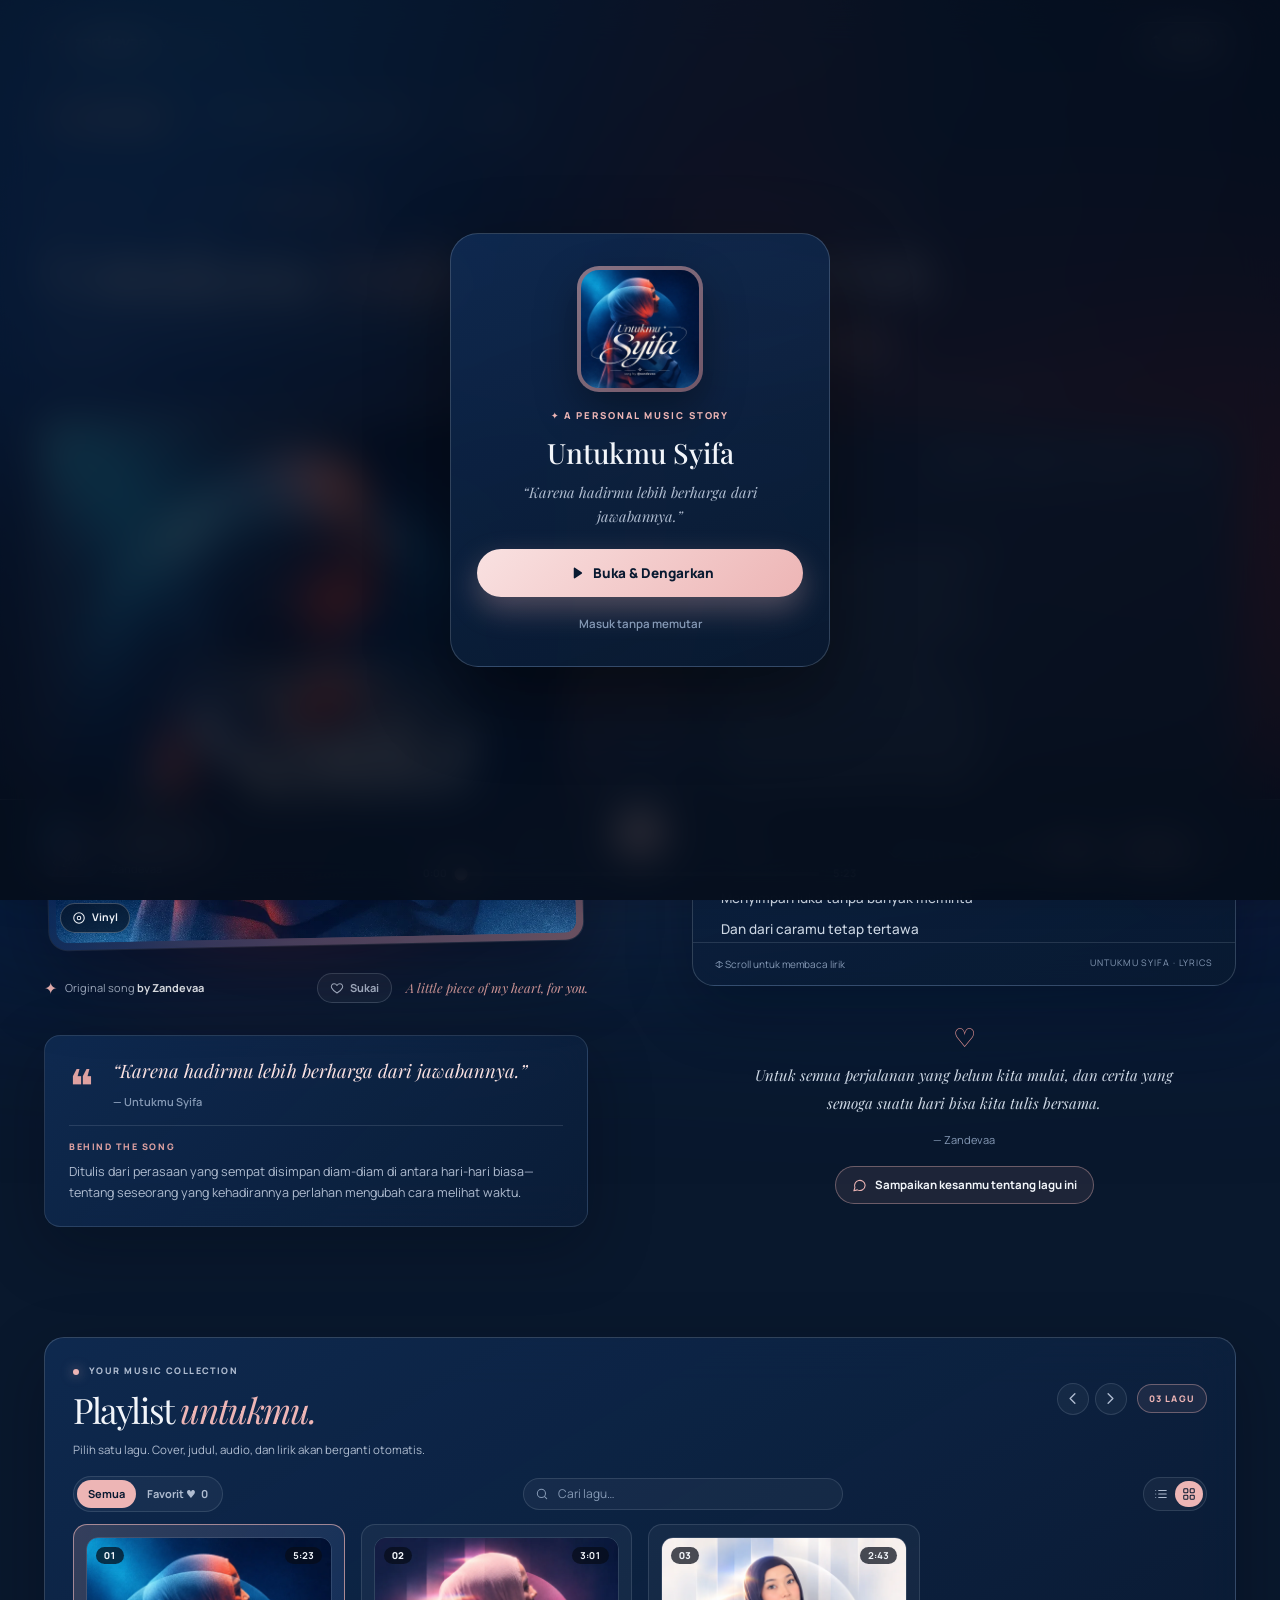
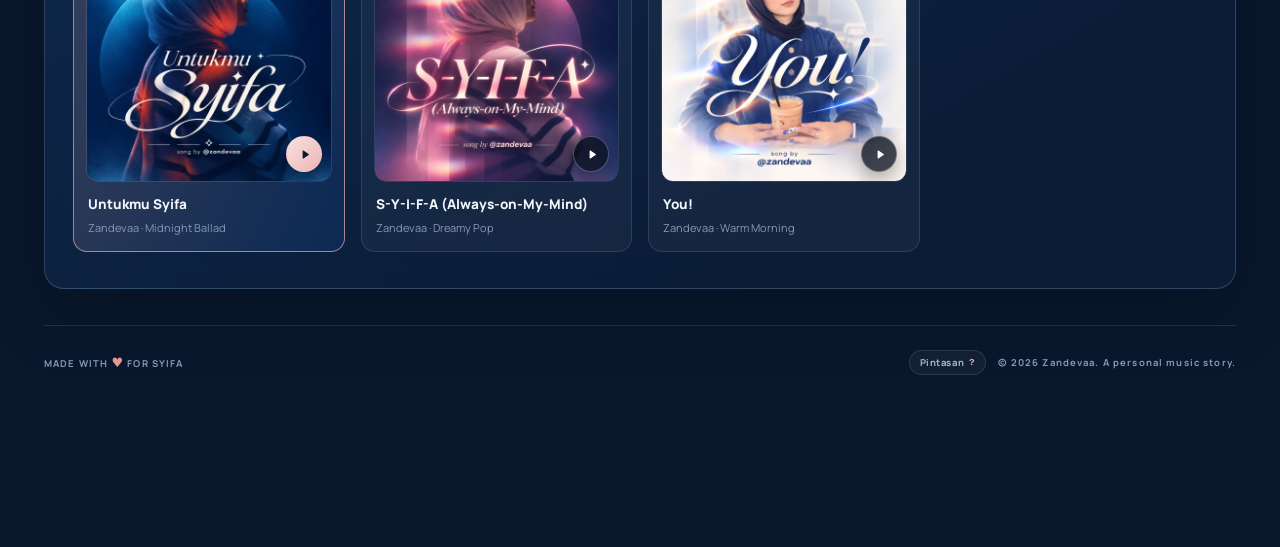
==== commit a176f987: "feat: add vinyl mode, ambient sound generator, chapter timeline, and welcome gate UI" ====
--- a/index.html
+++ b/index.html
@@ -39,6 +39,7 @@
 </head>
 
 <body>
+  <div class="film-grain" aria-hidden="true"></div>
   <div class="page-glow glow-a" aria-hidden="true"></div>
   <div class="page-glow glow-b" aria-hidden="true"></div>
   <div class="starfield" aria-hidden="true">✦ <span>✧</span> ✧ <span>✦</span></div>
@@ -64,15 +65,31 @@
     </div>
   </header>
 
+  <nav class="chapter-strip container" id="chapterTimeline" aria-label="Bab cerita musik"></nav>
+
   <main id="awal" class="container page-layout">
     <section class="cover-section" aria-labelledby="pageTitle">
-      <div class="eyebrow"><span class="eyebrow-dot"></span> A COLLECTION OF LOVE SONGS <span
-          class="eyebrow-sep">/</span> <span id="heroDate">18.11.2026</span></div>
+      <div class="eyebrow"><span class="eyebrow-dot"></span> <span id="heroChapter">CHAPTER 01</span> <span
+          class="eyebrow-sep">/</span> <span id="heroDate">18.11.2026</span> <span class="mood-pill" id="heroMood">Midnight Ballad</span></div>
       <h1 class="hero-title" id="pageTitle">Untukmu <em>Syifa.</em></h1>
       <p class="hero-description" id="heroDescription">Ada perasaan yang tak selalu pandai menjadi kata. Jadi, biarkan
         lagu ini yang bercerita.</p>
-      <div class="cover-stage">
+      <div class="cover-stage" id="heroCoverStage">
         <div class="cover-halo" aria-hidden="true"></div>
+        <div class="vinyl-disc" aria-hidden="true">
+          <div class="vinyl-spin">
+            <img class="vinyl-label-img" id="heroVinylLabel" src="assets/cover.webp" alt="" />
+            <span class="vinyl-spindle"></span>
+          </div>
+        </div>
+        <div class="vinyl-tonearm" aria-hidden="true">
+          <svg viewBox="0 0 64 130" fill="none">
+            <circle cx="44" cy="20" r="11" fill="currentColor" fill-opacity="0.16" stroke="currentColor" stroke-width="2" />
+            <circle cx="44" cy="20" r="4" fill="currentColor" />
+            <path d="M44 24 L37 86 L24 109" stroke="currentColor" stroke-width="3" stroke-linecap="round" stroke-linejoin="round" />
+            <rect x="17" y="105" width="11" height="16" rx="3" transform="rotate(28 22 113)" fill="currentColor" />
+          </svg>
+        </div>
         <div class="cover-frame" id="heroCoverFrame">
           <img class="cover-image" id="heroCover" src="assets/cover.webp" width="1254" height="1254"
             alt="Cover lagu Untukmu Syifa dengan potret perempuan berhijab dalam cahaya navy dan merah, dan tipografi putih"
@@ -80,6 +97,10 @@
           <span class="cover-shine" aria-hidden="true"></span>
           <span class="skip-feedback" id="heroSkipFeedback" aria-hidden="true"></span>
         </div>
+        <button class="vinyl-toggle-pill" id="vinylToggleBtn" type="button" aria-pressed="false" title="Ubah tampilan Cover / Vinyl">
+          <svg viewBox="0 0 24 24" aria-hidden="true"><circle cx="12" cy="12" r="9" /><circle cx="12" cy="12" r="3" /></svg>
+          <span>Vinyl</span>
+        </button>
         <span class="cover-spark cover-spark-a" aria-hidden="true">✧</span>
         <span class="cover-spark cover-spark-b" aria-hidden="true">✦</span>
       </div>
@@ -109,28 +130,6 @@
           <p class="story-text" id="heroStory"></p>
         </div>
       </div>
-
-      <section class="playlist-panel" aria-labelledby="playlistHeading">
-        <div class="playlist-heading-row">
-          <div>
-            <div class="eyebrow playlist-eyebrow"><span class="eyebrow-dot"></span> YOUR MUSIC COLLECTION</div>
-            <h2 id="playlistHeading">Playlist <em>untukmu.</em></h2>
-          </div>
-          <span class="playlist-count" id="playlistCount">03 LAGU</span>
-        </div>
-        <p class="playlist-subtitle">Pilih satu lagu. Cover, judul, audio, dan lirik akan berganti otomatis.</p>
-        <div class="playlist-controls">
-          <div class="playlist-filter-group" role="tablist" aria-label="Filter playlist">
-            <button type="button" class="filter-pill active" id="filterAllBtn" data-filter="all" role="tab" aria-selected="true">Semua</button>
-            <button type="button" class="filter-pill" id="filterFavBtn" data-filter="favorites" role="tab" aria-selected="false">Favorit ♥ <span id="favCountBadge">0</span></button>
-          </div>
-          <label class="playlist-search-wrap">
-            <svg viewBox="0 0 24 24" aria-hidden="true"><circle cx="11" cy="11" r="7" /><path d="m20 20-3.5-3.5" /></svg>
-            <input id="playlistSearch" type="search" placeholder="Cari lagu…" autocomplete="off" aria-label="Cari lagu dalam playlist" />
-          </label>
-        </div>
-        <div class="playlist-list" id="playlistList" aria-label="Daftar lagu"></div>
-      </section>
     </section>
 
     <section class="lyrics-section" aria-labelledby="lyricsHeading">
@@ -178,6 +177,13 @@
           <div id="lyricsContent" class="lyrics-content"></div>
           <div class="lyrics-end" aria-hidden="true">✧</div>
         </div>
+        <div class="quote-quick-bar" id="quoteQuickBar" hidden>
+          <span class="quote-quick-preview" id="quoteQuickPreview"></span>
+          <div class="quote-quick-actions">
+            <button type="button" class="quote-quick-btn" id="quoteMakeCardBtn">✦ Jadikan Kartu Story</button>
+            <button type="button" class="quote-quick-close" id="quoteQuickClose" aria-label="Tutup">×</button>
+          </div>
+        </div>
         <div class="lyrics-card-bottom">
           <span id="lyricsTip">↕ Scroll untuk membaca lirik</span>
           <div class="lyrics-bottom-right">
@@ -198,11 +204,54 @@
         </div>
       </div>
     </section>
+
+    <section class="playlist-panel" aria-labelledby="playlistHeading">
+      <div class="playlist-heading-row">
+        <div>
+          <div class="eyebrow playlist-eyebrow"><span class="eyebrow-dot"></span> YOUR MUSIC COLLECTION</div>
+          <h2 id="playlistHeading">Playlist <em>untukmu.</em></h2>
+        </div>
+        <div class="playlist-heading-right">
+          <div class="playlist-scroll-arrows" aria-label="Geser playlist horizontal">
+            <button type="button" class="control-icon playlist-arrow-btn" id="playlistScrollPrev" aria-label="Geser ke kiri" title="Geser kiri">
+              <svg viewBox="0 0 24 24" aria-hidden="true"><path d="m15 18-6-6 6-6" /></svg>
+            </button>
+            <button type="button" class="control-icon playlist-arrow-btn" id="playlistScrollNext" aria-label="Geser ke kanan" title="Geser kanan">
+              <svg viewBox="0 0 24 24" aria-hidden="true"><path d="m9 18 6-6-6-6" /></svg>
+            </button>
+          </div>
+          <span class="playlist-count" id="playlistCount">03 LAGU</span>
+        </div>
+      </div>
+      <p class="playlist-subtitle">Pilih satu lagu. Cover, judul, audio, dan lirik akan berganti otomatis.</p>
+      <div class="playlist-controls">
+        <div class="playlist-filter-group" role="tablist" aria-label="Filter playlist">
+          <button type="button" class="filter-pill active" id="filterAllBtn" data-filter="all" role="tab" aria-selected="true">Semua</button>
+          <button type="button" class="filter-pill" id="filterFavBtn" data-filter="favorites" role="tab" aria-selected="false">Favorit ♥ <span id="favCountBadge">0</span></button>
+        </div>
+        <label class="playlist-search-wrap">
+          <svg viewBox="0 0 24 24" aria-hidden="true"><circle cx="11" cy="11" r="7" /><path d="m20 20-3.5-3.5" /></svg>
+          <input id="playlistSearch" type="search" placeholder="Cari lagu…" autocomplete="off" aria-label="Cari lagu dalam playlist" />
+        </label>
+        <div class="playlist-view-toggle" role="group" aria-label="Mode tampilan playlist">
+          <button type="button" class="view-btn" id="playlistViewListBtn" data-view="list" aria-pressed="false" title="Tampilan Daftar">
+            <svg viewBox="0 0 24 24" aria-hidden="true"><path d="M8 6h13M8 12h13M8 18h13M3 6h.01M3 12h.01M3 18h.01" /></svg>
+          </button>
+          <button type="button" class="view-btn active" id="playlistViewGridBtn" data-view="grid" aria-pressed="true" title="Tampilan Galeri Cover">
+            <svg viewBox="0 0 24 24" aria-hidden="true"><rect x="3" y="3" width="7" height="7" rx="1.5" /><rect x="14" y="3" width="7" height="7" rx="1.5" /><rect x="3" y="14" width="7" height="7" rx="1.5" /><rect x="14" y="14" width="7" height="7" rx="1.5" /></svg>
+          </button>
+        </div>
+      </div>
+      <div class="playlist-list is-grid" id="playlistList" aria-label="Daftar lagu"></div>
+    </section>
   </main>
 
   <footer class="site-footer container">
     <span>MADE WITH <span class="footer-heart">♥</span> FOR SYIFA</span>
-    <span>© 2026 Zandevaa. A personal music story.</span>
+    <div class="footer-right">
+      <button type="button" class="shortcuts-hint-btn" id="shortcutsHintBtn" title="Shortcut keyboard (?)">Pintasan <code>?</code></button>
+      <span>© 2026 Zandevaa. A personal music story.</span>
+    </div>
   </footer>
 
   <aside class="music-dock" id="musicDock" aria-label="Pemutar musik playlist Zandevaa">
@@ -213,7 +262,7 @@
         <div class="track-details">
           <span class="now-label"><span class="now-wave" aria-hidden="true"><i></i><i></i><i></i></span> <span
               id="trackState">YOUR SPECIAL SONG</span></span>
-          <strong id="playerTitle">Untukmu Syifa</strong>
+          <div class="marquee-wrap" id="dockTitleWrap"><strong id="playerTitle" class="marquee-text">Untukmu Syifa</strong></div>
           <span class="track-artist" id="playerArtist">Zandevaa</span>
         </div>
       </div>
@@ -328,6 +377,9 @@
           <button class="np-tab" id="tabLyricsBtn" type="button" role="tab" aria-selected="false" data-np-tab="lyrics">Lirik</button>
         </div>
         <div class="np-topbar-right">
+          <button class="control-icon np-icon-btn vinyl-icon-btn" id="sheetVinylButton" type="button" aria-label="Mode Vinyl" title="Mode Vinyl" aria-pressed="false">
+            <svg viewBox="0 0 24 24" aria-hidden="true"><circle cx="12" cy="12" r="9" /><circle cx="12" cy="12" r="3" /></svg>
+          </button>
           <button class="control-icon np-icon-btn cinema-button" id="cinemaModeButton" type="button" aria-label="Mode Cinema" title="Mode Cinema / Ambient" aria-pressed="false">
             <svg viewBox="0 0 24 24" aria-hidden="true"><path d="M12 3l1.9 5.1L19 10l-5.1 1.9L12 17l-1.9-5.1L5 10l5.1-1.9L12 3Z" /></svg>
           </button>
@@ -344,10 +396,25 @@
         </div>
       </header>
 
+      <div class="np-content-grid">
       <!-- Tab 1: Now Playing Player -->
       <div class="np-panel np-player-panel" id="npPlayerPanel" role="tabpanel" aria-labelledby="tabPlayerBtn">
         <div class="np-art-stage" id="sheetCoverStage">
           <div class="np-art-glow" aria-hidden="true"></div>
+          <div class="vinyl-disc np-vinyl-disc" aria-hidden="true">
+            <div class="vinyl-spin">
+              <img class="vinyl-label-img" id="sheetVinylLabel" src="assets/cover.webp" alt="" />
+              <span class="vinyl-spindle"></span>
+            </div>
+          </div>
+          <div class="vinyl-tonearm np-vinyl-tonearm" aria-hidden="true">
+            <svg viewBox="0 0 64 130" fill="none">
+              <circle cx="44" cy="20" r="11" fill="currentColor" fill-opacity="0.16" stroke="currentColor" stroke-width="2" />
+              <circle cx="44" cy="20" r="4" fill="currentColor" />
+              <path d="M44 24 L37 86 L24 109" stroke="currentColor" stroke-width="3" stroke-linecap="round" stroke-linejoin="round" />
+              <rect x="17" y="105" width="11" height="16" rx="3" transform="rotate(28 22 113)" fill="currentColor" />
+            </svg>
+          </div>
           <img class="np-art-image" id="sheetCover" src="assets/cover.webp" alt="" />
           <span class="skip-feedback" id="sheetSkipFeedback" aria-hidden="true"></span>
         </div>
@@ -356,8 +423,8 @@
 
         <div class="np-meta-row">
           <div class="np-meta-text">
-            <h2 id="sheetTitle">Untukmu Syifa</h2>
-            <p id="sheetArtist">Zandevaa</p>
+            <div class="marquee-wrap" id="sheetTitleWrap"><h2 id="sheetTitle" class="marquee-text">Untukmu Syifa</h2></div>
+            <p><span id="sheetArtist">Zandevaa</span> <span class="sheet-mood-sep">·</span> <span class="sheet-mood" id="sheetMood">Midnight Ballad</span></p>
           </div>
           <div class="np-meta-actions">
             <button class="np-moment-btn" id="shareMomentButton" type="button" title="Bagikan lagu tepat di detik ini">
@@ -451,6 +518,7 @@
           </div>
         </div>
       </div>
+      </div>
     </div>
   </section>
 
@@ -530,6 +598,18 @@
           <button type="button" class="speed-pill" data-speed="0.95">0.95× Chill</button>
           <button type="button" class="speed-pill active" data-speed="1">1.0× Normal</button>
           <button type="button" class="speed-pill" data-speed="1.1">1.1× Bright</button>
+        </div>
+      </div>
+      <div class="speed-section">
+        <span class="story-label">SUARA ATMOSFER (OPSIONAL)</span>
+        <div class="ambient-options" id="ambientOptions">
+          <button type="button" class="speed-pill active" data-ambient="off">Mati</button>
+          <button type="button" class="speed-pill" data-ambient="vinyl">Vinyl Crackle</button>
+          <button type="button" class="speed-pill" data-ambient="rain">Soft Rain</button>
+        </div>
+        <div class="ambient-vol-row" id="ambientVolRow" hidden>
+          <span>Level atmosfer</span>
+          <input id="ambientVolumeBar" type="range" min="0.05" max="0.7" step="0.05" value="0.28" aria-label="Volume suara atmosfer" />
         </div>
       </div>
       <div class="eq-options" id="eqOptions">
@@ -579,6 +659,48 @@
     </div>
   </div>
 
+  <!-- Open Letter First-Visit Gate (Enables 1-Tap Autoplay on Mobile!) -->
+  <div class="welcome-gate" id="welcomeGate" hidden>
+    <div class="welcome-card" role="dialog" aria-modal="true" aria-labelledby="welcomeTitle">
+      <div class="welcome-art-wrap">
+        <img class="welcome-cover" id="welcomeCover" src="assets/cover.webp" alt="" />
+      </div>
+      <span class="welcome-eyebrow">✦ A PERSONAL MUSIC STORY</span>
+      <h2 class="welcome-title" id="welcomeTitle">Untukmu Syifa</h2>
+      <p class="welcome-note" id="welcomeNote">“Karena hadirmu lebih berharga dari jawabannya.”</p>
+      <button type="button" class="welcome-play-btn" id="welcomePlayBtn">
+        <svg viewBox="0 0 24 24" aria-hidden="true"><path d="M9 5.8v12.4c0 .8.9 1.3 1.6.9l9-6.2a1.1 1.1 0 0 0 0-1.8l-9-6.2c-.7-.4-1.6.1-1.6.9Z" /></svg>
+        <span>Buka &amp; Dengarkan</span>
+      </button>
+      <button type="button" class="welcome-skip-btn" id="welcomeSkipBtn">Masuk tanpa memutar</button>
+    </div>
+  </div>
+
+  <!-- Desktop Keyboard Shortcuts Modal -->
+  <div class="modal-overlay" id="shortcutsModal" hidden>
+    <div class="modal-card shortcuts-modal-card" role="dialog" aria-modal="true" aria-labelledby="shortcutsModalTitle">
+      <div class="modal-header">
+        <div>
+          <h3 id="shortcutsModalTitle">Pintasan Keyboard</h3>
+          <p>Kontrol cepat untuk mendengarkan di desktop.</p>
+        </div>
+        <button class="control-icon" id="closeShortcutsModal" type="button" aria-label="Tutup">
+          <svg viewBox="0 0 24 24" aria-hidden="true"><path d="M6 6l12 12M18 6 6 18" /></svg>
+        </button>
+      </div>
+      <ul class="shortcuts-list">
+        <li><span>Putar / Jeda</span><kbd>Space</kbd></li>
+        <li><span>Mundur / Maju 10 detik</span><span><kbd>←</kbd> <kbd>→</kbd></span></li>
+        <li><span>Lagu Berikutnya / Sebelumnya</span><span><kbd>N</kbd> <kbd>P</kbd></span></li>
+        <li><span>Buka / Tutup Now Playing</span><kbd>L</kbd></li>
+        <li><span>Mode Vinyl / Cover</span><kbd>V</kbd></li>
+        <li><span>Simpan Favorit</span><kbd>F</kbd></li>
+        <li><span>Bisukan / Suarakan</span><kbd>M</kbd></li>
+        <li><span>Tutup Modal / Layar Penuh</span><kbd>Esc</kbd></li>
+      </ul>
+    </div>
+  </div>
+
   <div class="toast" id="toast" role="status" aria-live="polite" hidden></div>
   <audio id="audio" preload="auto" playsinline></audio>
   <audio id="voiceNoteAudio" preload="none" playsinline></audio>
--- a/styles.css
+++ b/styles.css
@@ -238,7 +238,7 @@
 .hero-description {color: var(--dim); max-width: 460px; margin: 0 0 32px; font-size: 13.5px; line-height: 1.8}
 
 /* ─── Album Cover Stage ─── */
-.cover-stage {position: relative; width: 100%; margin: 0 auto; padding: 8px 10px 10px 0}
+.cover-stage {position: relative; width: 100%; margin: 0 auto; padding: 8px 10px 10px 0; user-select: none; -webkit-user-select: none}
 .cover-halo {
   position: absolute;
   inset: 6% 0%;
@@ -265,7 +265,7 @@
   box-shadow: 0 26px 65px rgba(20, 38, 72, .18), 0 0 0 1px rgba(255, 255, 255, .85);
 }
 .cover-frame:hover {transform: rotate(0deg) translateY(-3px)}
-.cover-image {display: block; width: 100%; height: 100%; object-fit: cover; border-radius: 12px; transition: opacity .25s ease}
+.cover-image {display: block; width: 100%; height: 100%; object-fit: cover; border-radius: 12px; transition: opacity .25s ease; user-select: none; -webkit-user-select: none; -webkit-user-drag: none}
 .cover-shine {position: absolute; z-index: 2; pointer-events: none; inset: 7px; border-radius: 12px; background: linear-gradient(132deg, rgba(255, 255, 255, .14) 0, transparent 36%, transparent 70%, rgba(255, 255, 255, .05)); mix-blend-mode: screen}
 .cover-spark {position: absolute; z-index: 2; color: var(--accent); text-shadow: 0 0 22px var(--rose); pointer-events: none}
 .cover-spark-a {font-size: 30px; right: -6px; top: 8%}
@@ -1094,23 +1094,37 @@
 .np-drag-bar {display: flex; justify-content: center; padding: 2px 0 4px; cursor: grab}
 .np-drag-bar span {width: 40px; height: 4px; border-radius: 99px; background: var(--border-med)}
 
-.np-topbar {display: grid; grid-template-columns: 40px 1fr auto; align-items: center; gap: 10px}
-.np-topbar-right {display: inline-flex; align-items: center; gap: 6px}
+.np-topbar {
+  position: relative;
+  z-index: 4;
+  flex: none;
+  display: flex;
+  align-items: center;
+  justify-content: space-between;
+  flex-wrap: wrap;
+  gap: 8px 10px;
+}
+.np-topbar-right {display: inline-flex; align-items: center; gap: 6px; margin-left: auto}
 .np-icon-btn {
-  width: 38px;
-  height: 38px;
+  width: 36px;
+  height: 36px;
   background: var(--surface-subtle);
   border: 1px solid var(--border-soft);
   color: var(--ink);
+  flex: none;
 }
 .np-tabs {
-  justify-self: center;
+  margin-inline: auto;
   display: inline-grid;
   grid-template-columns: 1fr 1fr;
   padding: 3px;
   border-radius: 99px;
   background: var(--surface-subtle);
   border: 1px solid var(--border-soft);
+}
+@media (max-width: 560px) {
+  .np-tabs {order: 3; width: 100%; max-width: 240px}
+  .np-icon-btn {width: 34px; height: 34px}
 }
 .np-tab {
   border: 0;
@@ -1131,19 +1145,25 @@
   flex-direction: column;
 }
 .np-player-panel {
-  justify-content: space-between;
-  gap: 10px;
-  padding-top: 6px;
-}
+  justify-content: flex-start;
+  overflow-y: auto;
+  scrollbar-width: none;
+  gap: 12px;
+  padding: 8px 2px 6px;
+}
+.np-player-panel::-webkit-scrollbar {display: none}
 
 .np-art-stage {
   position: relative;
-  width: min(100%, 310px, 36dvh);
+  flex: none;
+  width: min(100%, 268px, 32dvh);
   aspect-ratio: 1;
-  margin-inline: auto;
+  margin: 4px auto 2px;
   display: grid;
   place-items: center;
   touch-action: pan-y;
+  user-select: none;
+  -webkit-user-select: none;
 }
 .np-art-glow {
   position: absolute;
@@ -1151,8 +1171,6 @@
   border-radius: 50%;
   background: radial-gradient(circle, rgba(var(--glow-a-rgb), .52), rgba(var(--glow-b-rgb), .32) 55%, transparent 75%);
   filter: blur(36px);
-  transform: scale(calc(.95 + var(--beat-pulse, 0) * 0.22));
-  transition: transform .1s linear;
   pointer-events: none;
 }
 .np-art-image {
@@ -1163,6 +1181,9 @@
   object-fit: cover;
   border-radius: 22px;
   border: 1px solid var(--border-med);
+  user-select: none;
+  -webkit-user-select: none;
+  -webkit-user-drag: none;
   box-shadow: 0 22px 52px rgba(0, 0, 0, .38);
   transform: scale(.93);
   transition: transform .45s cubic-bezier(.22, 1, .36, 1), box-shadow .45s ease;
@@ -1811,6 +1832,682 @@
   vertical-align: middle;
 }
 
+/* ─── Film Grain, Chapter Timeline, Mood Pill, Vinyl Mode, Auto-Marquee, Tap-to-Quote & Desktop Split-Screen ─── */
+.film-grain {
+  position: fixed;
+  inset: 0;
+  z-index: 1;
+  pointer-events: none;
+  opacity: .032;
+  background-image: url("data:image/svg+xml,%3Csvg xmlns='http://www.w3.org/2000/svg' width='160' height='160'%3E%3Cfilter id='n'%3E%3CfeTurbulence type='fractalNoise' baseFrequency='0.85' numOctaves='2' stitchTiles='stitch'/%3E%3C/filter%3E%3Crect width='100%25' height='100%25' filter='url(%23n)'/%3E%3C/svg%3E");
+  background-repeat: repeat;
+}
+:root[data-theme-mode="light"] .film-grain {opacity: .024}
+
+/* Chapter Story Timeline Strip */
+.chapter-strip {
+  display: flex;
+  align-items: center;
+  gap: 8px;
+  padding-top: 18px;
+  padding-bottom: 4px;
+  overflow-x: auto;
+  scrollbar-width: none;
+  -webkit-overflow-scrolling: touch;
+}
+.chapter-strip::-webkit-scrollbar {display: none}
+.chapter-pill {
+  flex: none;
+  display: inline-flex;
+  align-items: center;
+  gap: 8px;
+  height: 32px;
+  padding: 0 13px;
+  border-radius: 99px;
+  border: 1px solid var(--border-soft);
+  background: var(--surface-subtle);
+  color: var(--dim);
+  font-size: 11px;
+  font-weight: 700;
+  white-space: nowrap;
+  transition: background .2s, border-color .2s, color .2s, transform .15s;
+}
+.chapter-pill:hover {background: var(--surface-hover); color: var(--ink)}
+.chapter-pill:active {transform: scale(.96)}
+.chapter-pill-num {font-size: 9.5px; font-weight: 800; letter-spacing: .08em; opacity: .7; font-variant-numeric: tabular-nums}
+.chapter-pill.active {
+  border-color: rgba(var(--accent-rgb), .58);
+  background: rgba(var(--accent-rgb), .16);
+  color: var(--ink);
+}
+.chapter-pill.active .chapter-pill-num {color: var(--accent); opacity: 1}
+.chapter-connector {flex: none; width: 18px; height: 1px; background: var(--border-med); opacity: .6}
+
+/* Mood Tag Pills */
+.mood-pill {
+  display: inline-flex;
+  align-items: center;
+  padding: 3px 9px;
+  border-radius: 99px;
+  font-size: 9px;
+  font-weight: 800;
+  letter-spacing: .12em;
+  text-transform: uppercase;
+  color: var(--accent);
+  background: rgba(var(--accent-rgb), .12);
+  border: 1px solid rgba(var(--accent-rgb), .32);
+}
+.sheet-mood-sep {opacity: .5; margin-inline: 4px}
+.sheet-mood {color: var(--accent-soft); font-weight: 700}
+
+/* Vinyl Mode (Hero + Now Playing) */
+.vinyl-toggle-pill {
+  position: absolute;
+  left: 16px;
+  bottom: 22px;
+  z-index: 4;
+  display: inline-flex;
+  align-items: center;
+  gap: 6px;
+  height: 30px;
+  padding: 0 11px;
+  border-radius: 99px;
+  border: 1px solid rgba(255, 255, 255, .24);
+  background: rgba(8, 16, 30, .62);
+  color: #f3f6fb;
+  font-size: 10.5px;
+  font-weight: 700;
+  -webkit-backdrop-filter: blur(10px);
+  backdrop-filter: blur(10px);
+  transition: background .2s, border-color .2s, transform .15s, color .2s;
+}
+.vinyl-toggle-pill svg {width: 14px; height: 14px}
+.vinyl-toggle-pill:hover {background: rgba(8, 16, 30, .82)}
+.vinyl-toggle-pill:active {transform: scale(.95)}
+.vinyl-toggle-pill[aria-pressed="true"],
+.vinyl-icon-btn[aria-pressed="true"] {
+  border-color: rgba(var(--accent-rgb), .7) !important;
+  color: var(--accent) !important;
+}
+
+.vinyl-disc {
+  position: absolute;
+  top: 50%;
+  left: 50%;
+  width: 84%;
+  aspect-ratio: 1;
+  border-radius: 50%;
+  z-index: 0;
+  transform: translate(-50%, -50%) scale(.88);
+  opacity: 0;
+  pointer-events: none;
+  box-shadow: 0 18px 46px rgba(0, 0, 0, .48), inset 0 0 0 1.5px rgba(255, 255, 255, .14);
+  transition: transform .65s cubic-bezier(.22, 1, .36, 1), opacity .45s ease;
+}
+.vinyl-spin {
+  position: relative;
+  width: 100%;
+  height: 100%;
+  border-radius: 50%;
+  display: grid;
+  place-items: center;
+  background:
+    linear-gradient(135deg, rgba(255, 255, 255, .13) 0%, transparent 38%, transparent 62%, rgba(255, 255, 255, .07) 100%),
+    repeating-radial-gradient(circle at center, #141923 0px, #141923 3px, #1d2433 4px, #111620 5px);
+  animation: vinylSpin 16s linear infinite;
+  animation-play-state: paused;
+}
+.vinyl-label-img {
+  width: 38%;
+  height: 38%;
+  border-radius: 50%;
+  object-fit: cover;
+  border: 2px solid rgba(255, 255, 255, .24);
+  box-shadow: 0 0 0 4px rgba(0, 0, 0, .45);
+}
+.vinyl-spindle {
+  position: absolute;
+  width: 7%;
+  height: 7%;
+  border-radius: 50%;
+  background: #0a0f18;
+  border: 1.5px solid rgba(255, 255, 255, .32);
+}
+@keyframes vinylSpin {
+  from {transform: rotate(0deg)}
+  to {transform: rotate(360deg)}
+}
+
+body.vinyl-mode .cover-stage {padding-right: 16%}
+body.vinyl-mode .cover-frame {transform: translateX(-4%) rotate(-0.6deg)}
+body.vinyl-mode .cover-stage .vinyl-disc {
+  opacity: 1;
+  transform: translate(-12%, -50%) scale(.96);
+}
+body.vinyl-mode .np-art-stage .np-art-image {transform: translateX(-11%) scale(.88)}
+body.vinyl-mode.is-playing .np-art-stage .np-art-image {transform: translateX(-11%) scale(.92)}
+body.vinyl-mode .np-vinyl-disc {
+  opacity: 1;
+  transform: translate(-12%, -50%) scale(.92);
+}
+body.vinyl-mode.is-playing .vinyl-spin {animation-play-state: running}
+
+@media (max-width: 768px) {
+  body.vinyl-mode .cover-stage {padding-right: 12%}
+  body.vinyl-mode .cover-stage .vinyl-disc {transform: translate(-18%, -50%) scale(.92)}
+  .vinyl-toggle-pill {left: 12px; bottom: 14px; height: 28px; padding: 0 10px; font-size: 10px}
+}
+
+/* Auto-Marquee for Long Titles */
+.marquee-wrap {
+  position: relative;
+  width: 100%;
+  overflow: hidden;
+  min-width: 0;
+}
+.marquee-text {
+  display: inline-block;
+  white-space: nowrap;
+  will-change: transform;
+}
+.marquee-wrap.is-marquee {
+  mask-image: linear-gradient(to right, transparent 0%, #000 5%, #000 92%, transparent 100%);
+  -webkit-mask-image: linear-gradient(to right, transparent 0%, #000 5%, #000 92%, transparent 100%);
+}
+.marquee-wrap.is-marquee .marquee-text {
+  padding-right: 18px;
+  animation: titleMarquee var(--marquee-duration, 9s) ease-in-out infinite alternate;
+}
+@keyframes titleMarquee {
+  0%, 16% {transform: translateX(0)}
+  84%, 100% {transform: translateX(var(--marquee-shift, 0px))}
+}
+
+/* Tap-to-Quote Quick Bar on Lyrics */
+.lyric-line {cursor: pointer}
+.lyric-line.quote-selected {
+  color: var(--accent-strong);
+  background: rgba(var(--accent-rgb), .16);
+  padding-inline: 8px;
+  margin-left: -8px;
+}
+.quote-quick-bar {
+  display: flex;
+  align-items: center;
+  justify-content: space-between;
+  gap: 10px;
+  padding: 10px 16px;
+  border-top: 1px solid rgba(var(--accent-rgb), .32);
+  background: rgba(var(--accent-rgb), .12);
+}
+.quote-quick-preview {
+  font-size: 11.5px;
+  font-style: italic;
+  color: var(--ink);
+  white-space: nowrap;
+  overflow: hidden;
+  text-overflow: ellipsis;
+  min-width: 0;
+}
+.quote-quick-actions {display: inline-flex; align-items: center; gap: 6px; flex: none}
+.quote-quick-btn {
+  border: 0;
+  height: 30px;
+  padding: 0 12px;
+  border-radius: 99px;
+  background: linear-gradient(135deg, var(--play-bg-a), var(--play-bg-b));
+  color: var(--play-ink);
+  font-size: 11px;
+  font-weight: 800;
+  white-space: nowrap;
+}
+.quote-quick-close {
+  border: 0;
+  width: 26px;
+  height: 26px;
+  border-radius: 50%;
+  background: var(--surface-subtle);
+  color: var(--dim);
+  font-size: 16px;
+  line-height: 1;
+  display: inline-grid;
+  place-items: center;
+}
+
+/* Now Playing Content Grid (Stacked on Mobile, Split-Screen on Desktop >= 900px) */
+.np-content-grid {
+  position: relative;
+  z-index: 1;
+  flex: 1;
+  min-height: 0;
+  overflow: hidden;
+  display: flex;
+  flex-direction: column;
+}
+@media (min-width: 900px) {
+  .np-shell {
+    width: min(100%, 1040px);
+    padding: 20px 36px 28px;
+    gap: 18px;
+  }
+  .np-drag-bar {display: none}
+  .np-tabs {display: none}
+  .np-topbar {justify-content: space-between; flex-wrap: nowrap}
+  .np-content-grid {
+    display: grid;
+    grid-template-columns: minmax(0, 410px) minmax(0, 1fr);
+    gap: 44px;
+    align-items: stretch;
+  }
+  .np-player-panel,
+  .np-lyrics-panel {
+    display: flex !important;
+  }
+  .np-player-panel {
+    justify-content: flex-start;
+    overflow-y: auto;
+    padding: 12px 4px 8px;
+    gap: 14px;
+  }
+  .np-art-stage {width: min(100%, 286px, 34dvh); margin: 4px auto 2px}
+  .np-lyrics-panel {
+    border-left: 1px solid var(--border-soft);
+    padding-left: 36px;
+    justify-content: flex-start;
+  }
+  .np-lyrics-actions {justify-content: flex-start}
+  .np-lyrics-mini-bar {display: none}
+  .np-sheet.is-cinema .np-lyrics-panel {opacity: .22; transition: opacity .45s ease}
+}
+
+/* ─── Open Letter Welcome Gate, Vinyl Tonearm, Discography Grid, Ambient Audio & Shortcuts ─── */
+.welcome-gate {
+  position: fixed;
+  inset: 0;
+  z-index: 95;
+  display: grid;
+  place-items: center;
+  padding: 20px;
+  background: rgba(6, 12, 24, .78);
+  -webkit-backdrop-filter: blur(20px);
+  backdrop-filter: blur(20px);
+  transition: opacity .35s ease;
+}
+:root[data-theme-mode="light"] .welcome-gate {background: rgba(242, 246, 253, .82)}
+.welcome-gate.is-leaving {opacity: 0; pointer-events: none}
+.welcome-card {
+  width: min(100%, 380px);
+  padding: 32px 26px 26px;
+  border-radius: 28px;
+  border: 1px solid var(--border-med);
+  background: linear-gradient(160deg, var(--card-top), var(--card-bottom));
+  box-shadow: 0 30px 80px rgba(0, 0, 0, .42);
+  text-align: center;
+  display: flex;
+  flex-direction: column;
+  align-items: center;
+  gap: 12px;
+}
+.welcome-art-wrap {
+  width: 126px;
+  height: 126px;
+  border-radius: 22px;
+  padding: 4px;
+  background: linear-gradient(135deg, rgba(var(--accent-rgb), .55), rgba(var(--rose-rgb), .45));
+  box-shadow: 0 18px 42px rgba(0, 0, 0, .34);
+  margin-bottom: 4px;
+}
+.welcome-cover {width: 100%; height: 100%; border-radius: 18px; object-fit: cover; display: block}
+.welcome-eyebrow {font-size: 9.5px; font-weight: 800; letter-spacing: .2em; color: var(--accent)}
+.welcome-title {margin: 0; font-family: var(--serif); font-size: 28px; font-weight: 500; line-height: 1.2; color: var(--ink)}
+.welcome-note {margin: 0 0 8px; font-family: var(--serif); font-style: italic; font-size: 14.5px; line-height: 1.65; color: var(--dim); max-width: 300px}
+.welcome-play-btn {
+  width: 100%;
+  height: 48px;
+  border: 0;
+  border-radius: 99px;
+  background: linear-gradient(135deg, var(--play-bg-a), var(--play-bg-b));
+  color: var(--play-ink);
+  font-size: 13.5px;
+  font-weight: 800;
+  display: inline-flex;
+  align-items: center;
+  justify-content: center;
+  gap: 8px;
+  box-shadow: 0 12px 30px rgba(var(--accent-rgb), .32);
+  transition: transform .16s ease;
+}
+.welcome-play-btn svg {width: 18px; height: 18px; fill: currentColor; stroke: none}
+.welcome-play-btn:active {transform: scale(.96)}
+.welcome-skip-btn {
+  border: 0;
+  background: transparent;
+  color: var(--muted);
+  font-size: 11.5px;
+  font-weight: 600;
+  padding: 6px 12px;
+}
+.welcome-skip-btn:hover {color: var(--ink)}
+
+/* Animated Vinyl Tonearm */
+.vinyl-tonearm {
+  position: absolute;
+  top: 6%;
+  right: 1%;
+  width: 15%;
+  max-width: 58px;
+  z-index: 3;
+  color: var(--accent-strong);
+  opacity: 0;
+  pointer-events: none;
+  transform-origin: 69% 15%;
+  transform: rotate(-28deg);
+  transition: transform .65s cubic-bezier(.22, 1, .36, 1), opacity .4s ease;
+  filter: drop-shadow(0 6px 12px rgba(0, 0, 0, .42));
+}
+.vinyl-tonearm svg {width: 100%; height: auto; display: block}
+.np-vinyl-tonearm {top: 3%; right: -8%; width: 19%; max-width: 52px}
+body.vinyl-mode .vinyl-tonearm {opacity: .92; transform: rotate(-22deg)}
+body.vinyl-mode.is-playing .vinyl-tonearm {transform: rotate(-3deg)}
+
+/* Playlist Discography Grid View */
+.playlist-view-toggle {
+  display: inline-flex;
+  padding: 3px;
+  border-radius: 99px;
+  background: var(--surface-subtle);
+  border: 1px solid var(--border-soft);
+  flex: none;
+}
+.view-btn {
+  width: 28px;
+  height: 26px;
+  border: 0;
+  border-radius: 99px;
+  background: transparent;
+  color: var(--dim);
+  display: inline-grid;
+  place-items: center;
+  padding: 0;
+  transition: background .18s, color .18s;
+}
+.view-btn svg {width: 14px; height: 14px}
+.view-btn.active {background: var(--play-bg-b); color: var(--play-ink)}
+
+.playlist-list.is-grid {
+  display: grid;
+  grid-template-columns: repeat(2, minmax(0, 1fr));
+  gap: 10px;
+  max-height: 460px;
+}
+.playlist-list.is-grid .playlist-item {
+  display: flex;
+  flex-direction: column;
+  align-items: stretch;
+  gap: 9px;
+  padding: 10px;
+  min-height: 0;
+  position: relative;
+}
+.playlist-list.is-grid .playlist-number {
+  position: absolute;
+  top: 16px;
+  left: 16px;
+  z-index: 2;
+  padding: 2px 7px;
+  border-radius: 99px;
+  background: rgba(6, 12, 24, .68);
+  color: #f3f6fb;
+  font-size: 9px;
+}
+.playlist-list.is-grid .playlist-thumb {
+  width: 100%;
+  height: auto;
+  aspect-ratio: 1;
+  border-radius: 10px;
+}
+.playlist-list.is-grid .playlist-duration {
+  position: absolute;
+  top: 16px;
+  right: 16px;
+  z-index: 2;
+  padding: 2px 7px;
+  border-radius: 99px;
+  background: rgba(6, 12, 24, .68);
+  color: #f3f6fb;
+  font-size: 9.5px;
+}
+.playlist-list.is-grid .playlist-indicator {
+  position: absolute;
+  right: 16px;
+  bottom: 58px;
+  z-index: 2;
+  width: 32px;
+  height: 32px;
+  background: rgba(8, 16, 30, .74);
+  color: #ffffff;
+  border-color: rgba(255, 255, 255, .24);
+}
+.playlist-list.is-grid .playlist-item.selected .playlist-indicator {
+  background: linear-gradient(135deg, var(--play-bg-a), var(--play-bg-b));
+  color: var(--play-ink);
+  border-color: transparent;
+}
+.playlist-list.is-grid .playlist-details {padding-inline: 2px}
+
+/* Ambient Sound Controls inside Audio & Mood Modal */
+.ambient-options {display: grid; grid-template-columns: repeat(3, 1fr); gap: 8px}
+.ambient-vol-row {
+  display: flex;
+  align-items: center;
+  justify-content: space-between;
+  gap: 12px;
+  font-size: 11.5px;
+  color: var(--dim);
+  padding-top: 4px;
+}
+.ambient-vol-row input {flex: 1; max-width: 180px; accent-color: var(--accent); cursor: pointer}
+
+/* Desktop Keyboard Shortcuts Modal & Footer Hint */
+.footer-right {display: inline-flex; align-items: center; gap: 12px; flex-wrap: wrap; justify-content: center}
+.shortcuts-hint-btn {
+  border: 1px solid var(--border-soft);
+  background: var(--surface-subtle);
+  color: var(--dim);
+  border-radius: 99px;
+  padding: 4px 10px;
+  font-size: 9.5px;
+  font-weight: 700;
+  letter-spacing: .06em;
+  display: inline-flex;
+  align-items: center;
+  gap: 5px;
+}
+.shortcuts-hint-btn code {font-family: ui-monospace, SFMono-Regular, monospace; color: var(--accent); font-weight: 800}
+.shortcuts-hint-btn:hover {color: var(--ink); background: var(--surface-hover)}
+@media (max-width: 768px) { .shortcuts-hint-btn {display: none} }
+
+.shortcuts-list {list-style: none; margin: 0; padding: 0; display: flex; flex-direction: column; gap: 8px}
+.shortcuts-list li {
+  display: flex;
+  align-items: center;
+  justify-content: space-between;
+  gap: 12px;
+  padding: 8px 12px;
+  border-radius: 12px;
+  background: var(--surface-subtle);
+  border: 1px solid var(--border-soft);
+  font-size: 12.5px;
+}
+.shortcuts-list kbd {
+  display: inline-block;
+  min-width: 26px;
+  padding: 3px 7px;
+  text-align: center;
+  border-radius: 7px;
+  border: 1px solid var(--border-med);
+  background: var(--card-mid);
+  color: var(--accent);
+  font-family: ui-monospace, SFMono-Regular, monospace;
+  font-size: 11px;
+  font-weight: 800;
+}
+
+/* ─── Full-Width Playlist Section & 4-Card Horizontal Desktop Carousel ─── */
+.playlist-panel {
+  grid-column: 1 / -1;
+  width: 100%;
+  margin-top: 6px;
+  padding: 26px 28px;
+}
+.playlist-heading-right {display: inline-flex; align-items: center; gap: 10px; flex: none}
+.playlist-scroll-arrows {display: inline-flex; align-items: center; gap: 6px}
+.playlist-arrow-btn {
+  width: 32px;
+  height: 32px;
+  border-radius: 50%;
+  border: 1px solid var(--border-soft);
+  background: var(--surface-subtle);
+  color: var(--dim);
+}
+.playlist-arrow-btn:hover {color: var(--ink); border-color: var(--border-med); background: var(--surface-hover)}
+.playlist-controls {max-width: 100%}
+.playlist-search-wrap {max-width: 320px}
+
+/* Full-width List mode: clean 2 columns on desktop, 1 column on mobile */
+.playlist-list:not(.is-grid) {
+  display: grid;
+  grid-template-columns: repeat(2, minmax(0, 1fr));
+  gap: 10px;
+  max-height: none;
+  overflow: visible;
+}
+.playlist-list:not(.is-grid) .playlist-number {grid-column: 1; grid-row: 1}
+.playlist-list:not(.is-grid) .playlist-thumb {grid-column: 2; grid-row: 1}
+.playlist-list:not(.is-grid) .playlist-details {grid-column: 3; grid-row: 1}
+.playlist-list:not(.is-grid) .playlist-duration {grid-column: 4; grid-row: 1}
+.playlist-list:not(.is-grid) .playlist-indicator {grid-column: 5; grid-row: 1}
+@media (max-width: 820px) {
+  .playlist-list:not(.is-grid) {grid-template-columns: 1fr}
+}
+
+/* Full-width Galeri / Grid mode: 4 cards across with smooth horizontal scroll on desktop */
+.playlist-list.is-grid {
+  display: grid;
+  grid-auto-flow: column;
+  grid-template-columns: none;
+  grid-auto-columns: calc((100% - 48px) / 4);
+  gap: 16px;
+  max-height: none;
+  overflow-x: auto;
+  overflow-y: hidden;
+  scroll-snap-type: x proximity;
+  padding-bottom: 10px;
+  scrollbar-color: var(--scroll-thumb) transparent;
+  scrollbar-width: thin;
+  -webkit-overflow-scrolling: touch;
+}
+.playlist-list.is-grid::-webkit-scrollbar {height: 6px}
+.playlist-list.is-grid::-webkit-scrollbar-thumb {background: var(--scroll-thumb); border-radius: 99px}
+.playlist-list.is-grid .playlist-item {
+  scroll-snap-align: start;
+  display: flex;
+  flex-direction: column;
+  align-items: stretch;
+  gap: 11px;
+  padding: 12px;
+  min-height: 0;
+  position: relative;
+}
+.playlist-thumb-wrap {display: contents}
+.playlist-list.is-grid .playlist-thumb-wrap {
+  display: block;
+  position: relative;
+  width: 100%;
+  aspect-ratio: 1;
+  border-radius: 12px;
+  overflow: hidden;
+}
+.playlist-list.is-grid .playlist-thumb {
+  width: 100%;
+  height: 100%;
+  border-radius: 12px;
+  display: block;
+}
+.playlist-list.is-grid .playlist-number {
+  position: absolute;
+  top: 10px;
+  left: 10px;
+  z-index: 2;
+  padding: 3px 8px;
+  border-radius: 99px;
+  background: rgba(6, 12, 24, .72);
+  color: #f3f6fb;
+  font-size: 9.5px;
+  line-height: 1.2;
+}
+.playlist-list.is-grid .playlist-duration {
+  position: absolute;
+  top: 10px;
+  right: 10px;
+  z-index: 2;
+  padding: 3px 8px;
+  border-radius: 99px;
+  background: rgba(6, 12, 24, .72);
+  color: #f3f6fb;
+  font-size: 9.5px;
+  line-height: 1.2;
+}
+.playlist-list.is-grid .playlist-indicator {
+  position: absolute;
+  right: 10px;
+  bottom: 10px;
+  z-index: 2;
+  width: 36px;
+  height: 36px;
+  background: rgba(8, 16, 30, .78);
+  color: #ffffff;
+  border-color: rgba(255, 255, 255, .26);
+  box-shadow: 0 8px 20px rgba(0, 0, 0, .35);
+}
+.playlist-list.is-grid .playlist-item.selected .playlist-indicator {
+  background: linear-gradient(135deg, var(--play-bg-a), var(--play-bg-b));
+  color: var(--play-ink);
+  border-color: transparent;
+}
+.playlist-list.is-grid .playlist-details {padding: 0 2px 2px; gap: 3px}
+.playlist-list.is-grid .playlist-details strong {font-size: 13.5px}
+.playlist-list.is-grid .playlist-details small {font-size: 11px}
+
+/* Tablet: 3 cards across horizontal scroll */
+@media (max-width: 1080px) {
+  .playlist-list.is-grid {
+    grid-auto-columns: calc((100% - 28px) / 3);
+    gap: 14px;
+  }
+}
+
+/* Mobile responsive: clean 2-card horizontal swipe carousel (or comfortable 1.48 peek) */
+@media (max-width: 768px) {
+  .playlist-panel {padding: 18px 16px; margin-top: 0}
+  .playlist-scroll-arrows {display: none}
+  .playlist-search-wrap {max-width: none}
+  .playlist-list.is-grid {
+    grid-auto-columns: calc((100% - 12px) / 2);
+    gap: 12px;
+    padding-bottom: 6px;
+  }
+  .playlist-list.is-grid .playlist-item {padding: 9px; gap: 8px}
+  .playlist-list.is-grid .playlist-details strong {font-size: 12.5px}
+  .playlist-list.is-grid .playlist-indicator {width: 32px; height: 32px; right: 8px; bottom: 8px}
+}
+@media (max-width: 420px) {
+  .playlist-list.is-grid {
+    grid-auto-columns: 62%;
+    gap: 10px;
+  }
+}
+
 @media (prefers-reduced-motion: reduce) {
   :root, *, *::before, *::after {animation-duration: .01ms !important; transition-duration: .01ms !important; scroll-behavior: auto !important}
 }
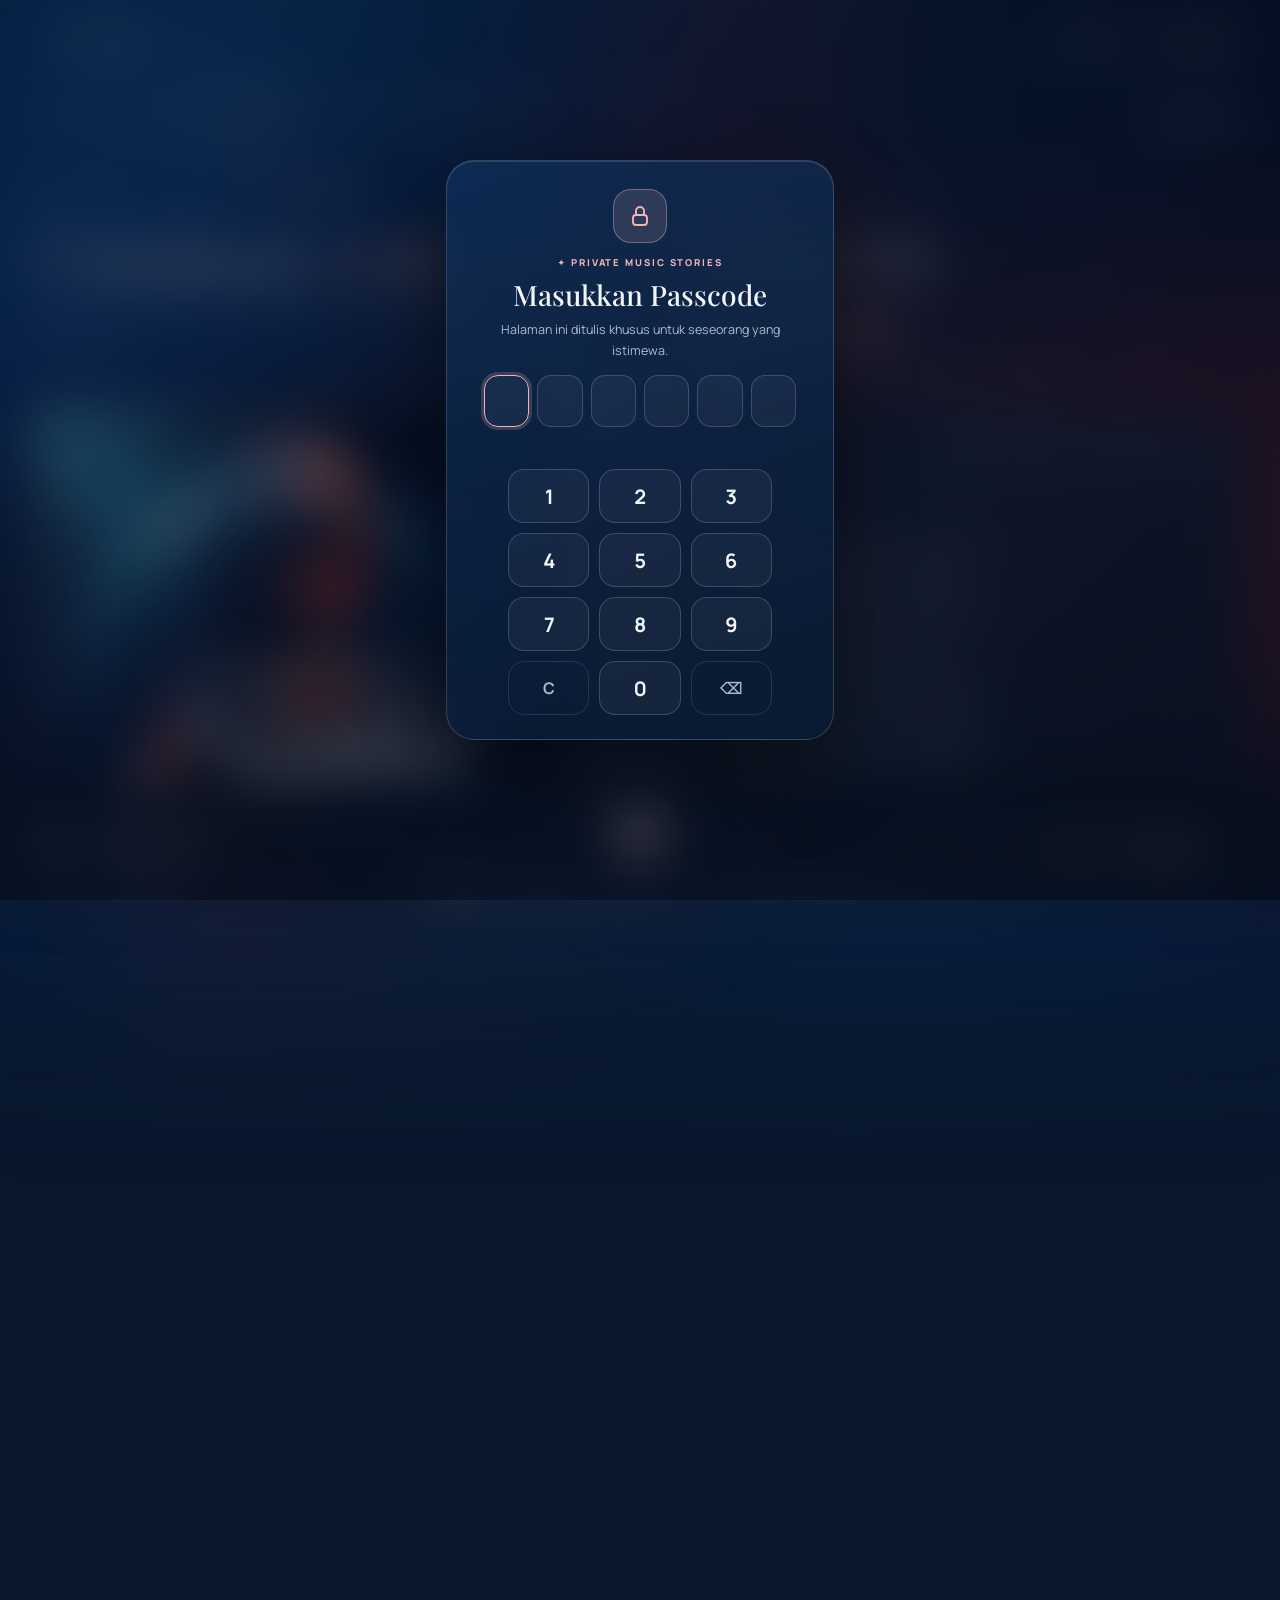
==== commit 3c5edaeb: "feat: add passcode security gate, custom themes, and enhanced audio controls" ====
--- a/index.html
+++ b/index.html
@@ -3,7 +3,7 @@
 
 <head>
   <meta charset="utf-8" />
-  <meta name="viewport" content="width=device-width, initial-scale=1, maximum-scale=1, user-scalable=no, viewport-fit=cover" />
+  <meta name="viewport" content="width=device-width, initial-scale=1.0, maximum-scale=1.0, minimum-scale=1.0, user-scalable=no, viewport-fit=cover" />
   <meta name="theme-color" content="#061226" />
   <!-- SHARE_META_START -->
   <meta name="description" content="Ada perasaan yang tak selalu pandai menjadi kata. Jadi, biarkan lagu ini yang bercerita." />
@@ -34,6 +34,15 @@
     href="https://fonts.googleapis.com/css2?family=DM+Sans:wght@400;500;600;700&family=Manrope:wght@400;500;600;700;800&family=Playfair+Display:ital,wght@0,400;0,500;0,600;1,400;1,500;1,600&display=swap"
     rel="stylesheet" />
   <link rel="stylesheet" href="styles.css" />
+  <script>
+    try {
+      if (localStorage.getItem('zandevaa_passcode_unlocked_v1') !== 'true') {
+        document.documentElement.classList.add('is-locked');
+      }
+    } catch (_e) {
+      document.documentElement.classList.add('is-locked');
+    }
+  </script>
   <script defer src="playlist.js"></script>
   <script defer src="app.js"></script>
 </head>
@@ -52,6 +61,12 @@
       <span class="brand-text">zandevaa<span class="brand-light"> / Music Stories</span></span>
     </a>
     <div class="topbar-actions">
+      <button class="theme-button" id="themeToggleButton" type="button" aria-label="Ubah tema tampilan (Auto / Gelap / Terang)" title="Tema: Auto (ikut cover)">
+        <svg class="theme-icon-auto" viewBox="0 0 24 24" aria-hidden="true"><circle cx="12" cy="12" r="8" /><path d="M12 4a8 8 0 0 0 0 16V4Z" fill="currentColor" stroke="none" /></svg>
+        <svg class="theme-icon-dark" viewBox="0 0 24 24" aria-hidden="true"><path d="M21 12.8A9 9 0 1 1 11.2 3a7 7 0 0 0 9.8 9.8Z" /></svg>
+        <svg class="theme-icon-light" viewBox="0 0 24 24" aria-hidden="true"><circle cx="12" cy="12" r="4" /><path d="M12 2v2.5M12 19.5V22M4.9 4.9l1.8 1.8M17.3 17.3l1.8 1.8M2 12h2.5M19.5 12H22M4.9 19.1l1.8-1.8M17.3 6.7l1.8-1.8" /></svg>
+        <span id="themeToggleLabel">Auto</span>
+      </button>
       <button class="install-button" id="installAppButton" type="button" hidden aria-label="Pasang aplikasi ke layar utama" title="Pasang ke Layar Utama">
         <svg viewBox="0 0 24 24" aria-hidden="true"><path d="M12 3v12m0 0-4-4m4 4 4-4M4 17v2a2 2 0 0 0 2 2h12a2 2 0 0 0 2-2v-2" /></svg>
         <span>Install</span>
@@ -65,7 +80,14 @@
     </div>
   </header>
 
-  <nav class="chapter-strip container" id="chapterTimeline" aria-label="Bab cerita musik"></nav>
+  <div class="story-subbar container">
+    <span class="time-greeting" id="timeGreeting">✦ Halo, Syifa</span>
+    <nav class="chapter-strip" id="chapterTimeline" aria-label="Bab cerita musik"></nav>
+    <button type="button" class="liner-notes-btn" id="openTimelineBtn" title="Lihat linimasa perjalanan semua lagu">
+      <svg viewBox="0 0 24 24" aria-hidden="true"><path d="M4 19.5A2.5 2.5 0 0 1 6.5 17H20M6.5 2H20v20H6.5A2.5 2.5 0 0 1 4 19.5v-15A2.5 2.5 0 0 1 6.5 2Z" /></svg>
+      <span>Liner Notes</span>
+    </button>
+  </div>
 
   <main id="awal" class="container page-layout">
     <section class="cover-section" aria-labelledby="pageTitle">
@@ -91,7 +113,7 @@
           </svg>
         </div>
         <div class="cover-frame" id="heroCoverFrame">
-          <img class="cover-image" id="heroCover" src="assets/cover.webp" width="1254" height="1254"
+          <img class="cover-image" id="heroCover" src="assets/cover.webp" width="1000" height="1000"
             alt="Cover lagu Untukmu Syifa dengan potret perempuan berhijab dalam cahaya navy dan merah, dan tipografi putih"
             fetchpriority="high" />
           <span class="cover-shine" aria-hidden="true"></span>
@@ -111,6 +133,10 @@
           <button class="fav-pill" id="heroFavoriteButton" type="button" aria-pressed="false" title="Simpan ke favorit">
             <svg viewBox="0 0 24 24" aria-hidden="true"><path d="M12 20.5s-7.5-4.7-9.3-9C1.3 8.1 3.7 4.8 7.2 4.8c2 0 3.7 1.1 4.8 2.8 1.1-1.7 2.8-2.8 4.8-2.8 3.5 0 5.9 3.3 4.5 6.7-1.8 4.3-9.3 9-9.3 9Z" /></svg>
             <span id="heroFavoriteLabel">Sukai</span>
+          </button>
+          <button class="fav-pill offline-pill" id="offlineSaveButton" type="button" aria-pressed="false" title="Simpan audio agar bisa diputar tanpa sinyal">
+            <svg viewBox="0 0 24 24" aria-hidden="true"><path d="M12 3v12m0 0-4-4m4 4 4-4M4 17v2a2 2 0 0 0 2 2h12a2 2 0 0 0 2-2v-2" /></svg>
+            <span id="offlineSaveLabel">Offline</span>
           </button>
           <span class="footnote-date">A little piece of my heart, for you.</span>
         </div>
@@ -128,6 +154,16 @@
             </button>
           </div>
           <p class="story-text" id="heroStory"></p>
+        </div>
+        <div class="moments-box" id="momentsBox">
+          <div class="story-box-head">
+            <span class="story-label">MOMEN FAVORIT</span>
+            <button class="moment-add-btn" id="addMomentButton" type="button" title="Simpan detik saat ini sebagai momen favorit">
+              <svg viewBox="0 0 24 24" aria-hidden="true"><path d="M19 21l-7-5-7 5V5a2 2 0 0 1 2-2h10a2 2 0 0 1 2 2z" /></svg>
+              <span>+ Tandai Detik Ini</span>
+            </button>
+          </div>
+          <div class="moments-list" id="momentsList"></div>
         </div>
       </div>
     </section>
@@ -193,7 +229,7 @@
         </div>
       </div>
       <div class="dedication">
-        <span class="dedication-symbol">♡</span>
+        <button type="button" class="dedication-symbol" id="dedicationHeart" aria-label="Simbol hati dedikasi" title="Ketuk 3× untuk sesuatu yang rahasia">♡</button>
         <p>Untuk semua perjalanan yang belum kita mulai, dan cerita yang semoga suatu hari bisa kita tulis bersama.</p>
         <span class="dedication-sign">— Zandevaa</span>
         <div class="dedication-actions">
@@ -250,6 +286,10 @@
     <span>MADE WITH <span class="footer-heart">♥</span> FOR SYIFA</span>
     <div class="footer-right">
       <button type="button" class="shortcuts-hint-btn" id="shortcutsHintBtn" title="Shortcut keyboard (?)">Pintasan <code>?</code></button>
+      <button type="button" class="relock-btn" id="relockSiteBtn" title="Kunci kembali halaman dengan passcode">
+        <svg viewBox="0 0 24 24" aria-hidden="true"><rect x="5" y="11" width="14" height="10" rx="3" /><path d="M8 11V7a4 4 0 0 1 8 0v4" /></svg>
+        <span>Kunci</span>
+      </button>
       <span>© 2026 Zandevaa. A personal music story.</span>
     </div>
   </footer>
@@ -307,6 +347,7 @@
             <span class="seek-tooltip" id="seekTooltip" aria-hidden="true">0:00</span>
             <div class="seek-visual" aria-hidden="true">
               <div class="seek-rail">
+                <div class="seek-ab-range" id="seekAbRange" hidden></div>
                 <div class="seek-fill"></div>
               </div>
               <div class="seek-thumb"></div>
@@ -443,7 +484,7 @@
           <div class="seek-control" id="sheetSeekControl" style="--progress: 0%">
             <span class="seek-tooltip" id="sheetSeekTooltip" aria-hidden="true">0:00</span>
             <div class="seek-visual" aria-hidden="true">
-              <div class="seek-rail"><div class="seek-fill"></div></div>
+              <div class="seek-rail"><div class="seek-ab-range" id="sheetSeekAbRange" hidden></div><div class="seek-fill"></div></div>
               <div class="seek-thumb"></div>
             </div>
             <input id="sheetSeekBar" class="seek-bar" aria-label="Posisi lagu layar penuh" type="range" min="0" max="100" step="0.1" value="0" disabled />
@@ -474,8 +515,23 @@
           </button>
         </div>
 
+        <div class="np-extra-tools" role="group" aria-label="Fitur pemutaran tambahan">
+          <button class="np-pill-btn np-tool-chip" id="abLoopButton" type="button" aria-pressed="false" title="Ulang bagian reff / segmen A–B">
+            <svg viewBox="0 0 24 24" aria-hidden="true"><path d="m17 2 4 4-4 4M3 11V9a4 4 0 0 1 4-4h14M7 22l-4-4 4-4m14-1v2a4 4 0 0 1-4 4H3" /></svg>
+            <span id="abLoopLabel">A–B Reff</span>
+          </button>
+          <button class="np-pill-btn np-tool-chip" id="sheetBookmarkMomentBtn" type="button" title="Simpan detik saat ini sebagai momen favorit">
+            <svg viewBox="0 0 24 24" aria-hidden="true"><path d="M19 21l-7-5-7 5V5a2 2 0 0 1 2-2h10a2 2 0 0 1 2 2z" /></svg>
+            <span>Tandai Momen</span>
+          </button>
+          <button class="np-pill-btn np-tool-chip offline-pill" id="sheetOfflineButton" type="button" aria-pressed="false" title="Simpan lagu ini untuk diputar offline">
+            <svg viewBox="0 0 24 24" aria-hidden="true"><path d="M12 3v12m0 0-4-4m4 4 4-4M4 17v2a2 2 0 0 0 2 2h12a2 2 0 0 0 2-2v-2" /></svg>
+            <span id="sheetOfflineLabel">Offline</span>
+          </button>
+        </div>
+
         <button class="np-upnext" id="upNextButton" type="button" aria-label="Putar lagu berikutnya">
-          <img class="np-upnext-thumb" id="upNextCover" src="assets/cover-lagu-kedua.png" alt="" />
+          <img class="np-upnext-thumb" id="upNextCover" src="assets/cover-lagu-kedua.webp" alt="" />
           <span class="np-upnext-meta">
             <small>SELANJUTNYA</small>
             <strong id="upNextTitle">S-Y-I-F-A (Always-on-My-Mind)</strong>
@@ -561,6 +617,11 @@
           <div class="card-ratio-toggle" role="group" aria-label="Rasio gambar">
             <button type="button" class="ratio-btn active" data-ratio="story">Story 9:16</button>
             <button type="button" class="ratio-btn" data-ratio="post">Feed 4:5</button>
+          </div>
+          <div class="card-style-toggle" role="group" aria-label="Gaya kartu lirik">
+            <button type="button" class="style-btn active" data-card-style="glass">Glass</button>
+            <button type="button" class="style-btn" data-card-style="polaroid">Polaroid</button>
+            <button type="button" class="style-btn" data-card-style="vinyl">Vinyl</button>
           </div>
           <canvas id="lyricCardCanvas" class="lyric-card-canvas" width="1080" height="1920"></canvas>
         </div>
@@ -659,6 +720,95 @@
     </div>
   </div>
 
+  <!-- First-Time Passcode Lock Gate (Glass Numpad + Desktop Keyboard Support) -->
+  <div class="passcode-gate" id="passcodeGate" role="dialog" aria-modal="true" aria-labelledby="passcodeTitle">
+    <form class="passcode-card" id="passcodeForm" autocomplete="off" novalidate>
+      <div class="passcode-lock-badge" id="passcodeLockBadge" aria-hidden="true">
+        <svg class="lock-closed-icon" viewBox="0 0 24 24">
+          <rect x="5" y="11" width="14" height="10" rx="3" />
+          <path d="M8 11V7a4 4 0 0 1 8 0v4" />
+        </svg>
+        <svg class="lock-open-icon" viewBox="0 0 24 24">
+          <path d="m5 13 4 4L19 7" />
+        </svg>
+      </div>
+      <span class="passcode-eyebrow">✦ PRIVATE MUSIC STORIES</span>
+      <h2 class="passcode-title" id="passcodeTitle">Masukkan Passcode</h2>
+      <p class="passcode-subtitle">Halaman ini ditulis khusus untuk seseorang yang istimewa.</p>
+
+      <div class="passcode-input-wrap" id="passcodeInputWrap">
+        <div class="passcode-slots" id="passcodeSlots" aria-hidden="true">
+          <span class="passcode-slot"></span>
+          <span class="passcode-slot"></span>
+          <span class="passcode-slot"></span>
+          <span class="passcode-slot"></span>
+          <span class="passcode-slot"></span>
+          <span class="passcode-slot"></span>
+        </div>
+        <input
+          id="passcodeInput"
+          class="passcode-input"
+          type="tel"
+          inputmode="none"
+          maxlength="6"
+          readonly
+          tabindex="-1"
+          aria-label="Masukkan 6 digit passcode"
+        />
+      </div>
+
+      <p class="passcode-feedback" id="passcodeFeedback" role="status" aria-live="polite"></p>
+
+      <div class="passcode-numpad" id="passcodeNumpad" role="group" aria-label="Papan tombol angka passcode">
+        <button type="button" class="num-key" data-key="1">1</button>
+        <button type="button" class="num-key" data-key="2">2</button>
+        <button type="button" class="num-key" data-key="3">3</button>
+        <button type="button" class="num-key" data-key="4">4</button>
+        <button type="button" class="num-key" data-key="5">5</button>
+        <button type="button" class="num-key" data-key="6">6</button>
+        <button type="button" class="num-key" data-key="7">7</button>
+        <button type="button" class="num-key" data-key="8">8</button>
+        <button type="button" class="num-key" data-key="9">9</button>
+        <button type="button" class="num-key num-key-action" data-action="clear" aria-label="Hapus semua">C</button>
+        <button type="button" class="num-key" data-key="0">0</button>
+        <button type="button" class="num-key num-key-action" data-action="backspace" aria-label="Hapus satu angka">⌫</button>
+      </div>
+    </form>
+  </div>
+
+  <!-- Digital Liner Notes / Story Timeline Modal -->
+  <div class="modal-overlay" id="storyTimelineModal" hidden>
+    <div class="modal-card timeline-modal-card" role="dialog" aria-modal="true" aria-labelledby="timelineModalTitle">
+      <div class="modal-header">
+        <div>
+          <h3 id="timelineModalTitle">Liner Notes · Perjalanan Lagu</h3>
+          <p>Catatan singkat dan momen di balik setiap bab cerita musik ini.</p>
+        </div>
+        <button class="control-icon" id="closeTimelineModal" type="button" aria-label="Tutup">
+          <svg viewBox="0 0 24 24" aria-hidden="true"><path d="M6 6l12 12M18 6 6 18" /></svg>
+        </button>
+      </div>
+      <div class="recap-card" id="ourRecapCard"></div>
+      <div class="timeline-list" id="storyTimelineList"></div>
+    </div>
+  </div>
+
+  <!-- Secret Easter Egg Letter Modal -->
+  <div class="modal-overlay" id="secretLetterModal" hidden>
+    <div class="modal-card secret-letter-card" role="dialog" aria-modal="true" aria-labelledby="secretLetterTitle">
+      <div class="secret-letter-top">
+        <span class="passcode-eyebrow" id="secretLetterEyebrow">✦ SECRET LETTER · FOUND</span>
+        <button class="control-icon" id="closeSecretLetter" type="button" aria-label="Tutup">
+          <svg viewBox="0 0 24 24" aria-hidden="true"><path d="M6 6l12 12M18 6 6 18" /></svg>
+        </button>
+      </div>
+      <div class="secret-letter-symbol" aria-hidden="true">♡</div>
+      <h3 class="secret-letter-title" id="secretLetterTitle">Di balik setiap nada.</h3>
+      <div class="secret-letter-body" id="secretLetterBody"></div>
+      <span class="secret-letter-sign" id="secretLetterSign">— Zandevaa</span>
+    </div>
+  </div>
+
   <!-- Open Letter First-Visit Gate (Enables 1-Tap Autoplay on Mobile!) -->
   <div class="welcome-gate" id="welcomeGate" hidden>
     <div class="welcome-card" role="dialog" aria-modal="true" aria-labelledby="welcomeTitle">
@@ -676,6 +826,28 @@
     </div>
   </div>
 
+  <!-- Bookmark Favorite Moment Modal -->
+  <div class="modal-overlay" id="momentModal" hidden>
+    <form class="modal-card moment-modal-card" id="momentForm" role="dialog" aria-modal="true" aria-labelledby="momentModalTitle">
+      <div class="modal-header">
+        <div>
+          <h3 id="momentModalTitle">Simpan Momen Favorit</h3>
+          <p id="momentModalMeta">Tandai detik spesial pada lagu ini agar mudah diputar ulang.</p>
+        </div>
+        <button class="control-icon" id="closeMomentModal" type="button" aria-label="Tutup">
+          <svg viewBox="0 0 24 24" aria-hidden="true"><path d="M6 6l12 12M18 6 6 18" /></svg>
+        </button>
+      </div>
+      <div class="moment-time-badge" id="momentTimeBadge">♪ 0:00</div>
+      <label class="moment-note-label" for="momentNoteInput">Catatan singkat (opsional)</label>
+      <input id="momentNoteInput" class="moment-note-input" type="text" maxlength="60" placeholder="Mis. Bagian reff paling bikin senyum…" autocomplete="off" />
+      <div class="card-studio-footer">
+        <button type="button" class="card-action-secondary" id="cancelMomentBtn">Batal</button>
+        <button type="submit" class="card-action-primary" id="saveMomentBtn">Simpan Momen</button>
+      </div>
+    </form>
+  </div>
+
   <!-- Desktop Keyboard Shortcuts Modal -->
   <div class="modal-overlay" id="shortcutsModal" hidden>
     <div class="modal-card shortcuts-modal-card" role="dialog" aria-modal="true" aria-labelledby="shortcutsModalTitle">
@@ -694,6 +866,9 @@
         <li><span>Lagu Berikutnya / Sebelumnya</span><span><kbd>N</kbd> <kbd>P</kbd></span></li>
         <li><span>Buka / Tutup Now Playing</span><kbd>L</kbd></li>
         <li><span>Mode Vinyl / Cover</span><kbd>V</kbd></li>
+        <li><span>Tema Auto / Gelap / Terang</span><kbd>T</kbd></li>
+        <li><span>Ulang Bagian Reff (A–B Loop)</span><kbd>A</kbd></li>
+        <li><span>Tandai Momen Favorit</span><kbd>B</kbd></li>
         <li><span>Simpan Favorit</span><kbd>F</kbd></li>
         <li><span>Bisukan / Suarakan</span><kbd>M</kbd></li>
         <li><span>Tutup Modal / Layar Penuh</span><kbd>Esc</kbd></li>
--- a/styles.css
+++ b/styles.css
@@ -112,15 +112,20 @@
 
 * {box-sizing: border-box}
 html {
+  width: 100%;
+  max-width: 100vw;
+  overflow-x: clip;
   scroll-behavior: smooth;
-  scroll-padding-top: 76px;
+  scroll-padding-top: 68px;
   -webkit-text-size-adjust: 100%;
   text-size-adjust: 100%;
-  touch-action: manipulation;
+  touch-action: pan-y;
   overscroll-behavior: contain;
 }
 body {
   margin: 0;
+  width: 100%;
+  max-width: 100vw;
   min-height: 100dvh;
   background: var(--page);
   color: var(--ink);
@@ -130,7 +135,7 @@
   overflow-x: clip;
   overscroll-behavior-y: contain;
   padding-bottom: 148px;
-  touch-action: manipulation;
+  touch-action: pan-y;
   -webkit-tap-highlight-color: transparent;
 }
 body::before {
@@ -1980,6 +1985,7 @@
 
 body.vinyl-mode .cover-stage {padding-right: 16%}
 body.vinyl-mode .cover-frame {transform: translateX(-4%) rotate(-0.6deg)}
+body.vinyl-mode .cover-spark-a {opacity: 0; pointer-events: none}
 body.vinyl-mode .cover-stage .vinyl-disc {
   opacity: 1;
   transform: translate(-12%, -50%) scale(.96);
@@ -2508,6 +2514,955 @@
   }
 }
 
+/* ─── First-Time Passcode Lock Gate & Blurred Locked Content ─── */
+.topbar,
+.chapter-strip,
+main,
+.site-footer,
+.music-dock {
+  transition: filter .55s ease, transform .55s ease;
+}
+html.is-locked,
+html.is-locked body {
+  overflow: hidden;
+  height: 100dvh;
+}
+html.is-locked .topbar,
+html.is-locked .story-subbar,
+html.is-locked .chapter-strip,
+html.is-locked main,
+html.is-locked .site-footer,
+html.is-locked .music-dock {
+  filter: blur(22px) saturate(.82);
+  pointer-events: none;
+  user-select: none;
+  -webkit-user-select: none;
+  transform: scale(1.015);
+}
+
+.passcode-gate {
+  position: fixed;
+  inset: 0;
+  z-index: 110;
+  display: none;
+  place-items: center;
+  padding: 20px;
+  background: rgba(5, 11, 23, .62);
+  -webkit-backdrop-filter: blur(12px);
+  backdrop-filter: blur(12px);
+  opacity: 1;
+  transition: opacity .42s ease;
+}
+:root[data-theme-mode="light"] .passcode-gate {
+  background: rgba(238, 243, 252, .64);
+}
+html.is-locked .passcode-gate,
+.passcode-gate.is-unlocking {
+  display: grid;
+}
+.passcode-gate.is-unlocking {
+  opacity: 0;
+  pointer-events: none;
+}
+
+.passcode-card {
+  width: min(100%, 388px);
+  padding: 32px 24px 28px;
+  border-radius: 28px;
+  border: 1px solid var(--border-med);
+  background: linear-gradient(160deg, var(--card-top), var(--card-bottom));
+  box-shadow: 0 32px 84px rgba(0, 0, 0, .48), inset 0 1px 0 rgba(255, 255, 255, .12);
+  text-align: center;
+  display: flex;
+  flex-direction: column;
+  align-items: center;
+  gap: 10px;
+  transition: transform .36s cubic-bezier(.22, 1, .36, 1), opacity .36s ease;
+}
+.passcode-gate.is-unlocking .passcode-card {
+  transform: scale(.94) translateY(8px);
+}
+.passcode-lock-badge {
+  width: 54px;
+  height: 54px;
+  border-radius: 18px;
+  display: grid;
+  place-items: center;
+  color: var(--accent);
+  background: rgba(var(--accent-rgb), .14);
+  border: 1px solid rgba(var(--accent-rgb), .38);
+  margin-bottom: 4px;
+  transition: background .3s ease, color .3s ease, transform .3s ease;
+}
+.passcode-lock-badge svg {width: 24px; height: 24px; stroke-width: 1.9}
+.passcode-lock-badge .lock-open-icon {display: none}
+.passcode-card.is-success .passcode-lock-badge {
+  background: linear-gradient(135deg, var(--play-bg-a), var(--play-bg-b));
+  color: var(--play-ink);
+  border-color: transparent;
+  transform: scale(1.08);
+}
+.passcode-card.is-success .lock-closed-icon {display: none}
+.passcode-card.is-success .lock-open-icon {display: block}
+
+.passcode-eyebrow {
+  font-size: 9.5px;
+  font-weight: 800;
+  letter-spacing: .2em;
+  color: var(--accent);
+}
+.passcode-title {
+  margin: 0;
+  font-family: var(--serif);
+  font-size: 28px;
+  font-weight: 500;
+  line-height: 1.2;
+  color: var(--ink);
+}
+.passcode-subtitle {
+  margin: 0 0 10px;
+  font-size: 12.5px;
+  line-height: 1.65;
+  color: var(--dim);
+  max-width: 290px;
+}
+
+.passcode-input-wrap {
+  position: relative;
+  width: 100%;
+  max-width: 312px;
+  cursor: text;
+}
+.passcode-slots {
+  display: grid;
+  grid-template-columns: repeat(6, minmax(0, 1fr));
+  gap: 8px;
+}
+.passcode-slot {
+  height: 52px;
+  border-radius: 14px;
+  border: 1.5px solid var(--border-med);
+  background: var(--surface-subtle);
+  color: var(--ink);
+  display: grid;
+  place-items: center;
+  font-size: 20px;
+  font-weight: 800;
+  font-variant-numeric: tabular-nums;
+  transition: border-color .18s ease, background .18s ease, transform .15s ease, box-shadow .18s ease;
+}
+.passcode-slot.is-active {
+  border-color: var(--accent);
+  box-shadow: 0 0 0 3px rgba(var(--accent-rgb), .2);
+}
+.passcode-slot.is-filled {
+  border-color: rgba(var(--accent-rgb), .65);
+  background: rgba(var(--accent-rgb), .12);
+}
+.passcode-slot.is-filled::after {
+  content: '•';
+  font-size: 26px;
+  line-height: 1;
+  color: var(--accent-strong);
+}
+:root[data-theme-mode="light"] .passcode-slot.is-filled::after {
+  color: var(--accent);
+}
+.passcode-card.is-error .passcode-slot {
+  border-color: var(--rose);
+  background: rgba(var(--rose-rgb), .14);
+}
+.passcode-card.is-error .passcode-slots {
+  animation: passcodeShake .4s ease;
+}
+.passcode-card.is-success .passcode-slot {
+  border-color: var(--accent);
+  background: rgba(var(--accent-rgb), .22);
+}
+@keyframes passcodeShake {
+  0%, 100% {transform: translateX(0)}
+  20%, 60% {transform: translateX(-7px)}
+  40%, 80% {transform: translateX(7px)}
+}
+
+.passcode-input {
+  position: absolute;
+  inset: 0;
+  width: 100%;
+  height: 100%;
+  opacity: 0;
+  font-size: 16px;
+  border: 0;
+  background: transparent;
+  caret-color: transparent;
+}
+
+.passcode-feedback {
+  min-height: 18px;
+  margin: 2px 0 4px;
+  font-size: 12px;
+  font-weight: 700;
+  color: var(--rose);
+}
+.passcode-card.is-success .passcode-feedback {
+  color: var(--accent);
+}
+
+.passcode-submit-btn {
+  width: 100%;
+  max-width: 312px;
+  height: 46px;
+  border: 0;
+  border-radius: 99px;
+  background: linear-gradient(135deg, var(--play-bg-a), var(--play-bg-b));
+  color: var(--play-ink);
+  font-size: 13.5px;
+  font-weight: 800;
+  box-shadow: 0 12px 28px rgba(var(--accent-rgb), .28);
+  transition: transform .16s ease, opacity .2s ease;
+}
+.passcode-submit-btn:active {transform: scale(.96)}
+
+@media (max-width: 390px) {
+  .passcode-card {padding: 26px 18px 22px}
+  .passcode-slots {gap: 6px}
+  .passcode-slot {height: 46px; border-radius: 12px}
+}
+
+/* ─── Glass Passcode Numpad, Time Greeting, Liner Notes Timeline & Secret Letter ─── */
+.story-subbar {
+  display: flex;
+  align-items: center;
+  justify-content: space-between;
+  gap: 12px;
+  padding-top: 16px;
+  padding-bottom: 2px;
+  transition: filter .55s ease, transform .55s ease;
+}
+.story-subbar .chapter-strip {
+  padding: 0;
+  flex: 1;
+  min-width: 0;
+}
+.time-greeting {
+  flex: none;
+  font-size: 11px;
+  font-weight: 700;
+  color: var(--accent-soft);
+  letter-spacing: .02em;
+  white-space: nowrap;
+}
+.liner-notes-btn {
+  flex: none;
+  display: inline-flex;
+  align-items: center;
+  gap: 6px;
+  height: 32px;
+  padding: 0 12px;
+  border-radius: 99px;
+  border: 1px solid var(--border-med);
+  background: var(--surface-subtle);
+  color: var(--ink);
+  font-size: 11px;
+  font-weight: 700;
+  white-space: nowrap;
+  transition: background .2s, border-color .2s, transform .15s;
+}
+.liner-notes-btn svg {width: 14px; height: 14px; color: var(--accent)}
+.liner-notes-btn:hover {background: var(--surface-hover); border-color: rgba(var(--accent-rgb), .5)}
+.liner-notes-btn:active {transform: scale(.96)}
+
+@media (max-width: 768px) {
+  .story-subbar {flex-wrap: wrap; row-gap: 10px; padding-top: 14px}
+  .time-greeting {order: 1}
+  .liner-notes-btn {order: 2; margin-left: auto; height: 30px; padding: 0 11px; font-size: 10.5px}
+  .story-subbar .chapter-strip {order: 3; flex-basis: 100%}
+}
+
+.dedication-symbol {
+  border: 0;
+  background: transparent;
+  padding: 4px 10px;
+  border-radius: 99px;
+  cursor: pointer;
+  transition: transform .22s cubic-bezier(.22, 1.4, .36, 1), text-shadow .22s ease;
+}
+.dedication-symbol:hover {transform: scale(1.16); text-shadow: 0 0 18px rgba(var(--rose-rgb), .6)}
+.dedication-symbol.heart-tap {transform: scale(1.32); text-shadow: 0 0 22px rgba(var(--rose-rgb), .85)}
+
+.relock-btn {
+  border: 1px solid var(--border-soft);
+  background: var(--surface-subtle);
+  color: var(--dim);
+  border-radius: 99px;
+  padding: 4px 10px;
+  font-size: 9.5px;
+  font-weight: 700;
+  letter-spacing: .06em;
+  display: inline-flex;
+  align-items: center;
+  gap: 5px;
+  transition: color .2s, background .2s, border-color .2s;
+}
+.relock-btn svg {width: 11px; height: 11px}
+.relock-btn:hover {color: var(--ink); background: var(--surface-hover); border-color: var(--border-med)}
+
+/* Glass Numpad inside Passcode Card (iPhone Lock-Screen Style) */
+.passcode-card {padding: 28px 22px 24px; gap: 8px}
+.passcode-subtitle {margin-bottom: 6px}
+.passcode-input {pointer-events: none}
+.passcode-numpad {
+  width: 100%;
+  max-width: 264px;
+  display: grid;
+  grid-template-columns: repeat(3, 1fr);
+  gap: 10px;
+  margin-top: 2px;
+}
+.num-key {
+  height: 54px;
+  border-radius: 16px;
+  border: 1px solid var(--border-med);
+  background: var(--surface-subtle);
+  color: var(--ink);
+  font-size: 20px;
+  font-weight: 700;
+  font-variant-numeric: tabular-nums;
+  display: grid;
+  place-items: center;
+  transition: background .14s ease, transform .12s ease, border-color .14s ease;
+  user-select: none;
+  -webkit-user-select: none;
+}
+.num-key:hover {background: var(--surface-hover); border-color: rgba(var(--accent-rgb), .45)}
+.num-key:active {transform: scale(.92); background: rgba(var(--accent-rgb), .22); border-color: var(--accent)}
+.num-key-action {font-size: 16px; color: var(--dim); background: transparent; border-color: var(--border-soft)}
+.num-key-action:hover {color: var(--ink)}
+
+@media (max-width: 390px) {
+  .passcode-numpad {gap: 8px; max-width: 244px}
+  .num-key {height: 48px; font-size: 18px; border-radius: 14px}
+}
+
+/* Digital Liner Notes / Memory Timeline Modal */
+.timeline-modal-card {width: min(100%, 600px)}
+.timeline-list {
+  display: flex;
+  flex-direction: column;
+  gap: 16px;
+  overflow-y: auto;
+  -webkit-overflow-scrolling: touch;
+  padding: 4px 4px 6px 18px;
+  position: relative;
+}
+.timeline-list::before {
+  content: '';
+  position: absolute;
+  left: 6px;
+  top: 12px;
+  bottom: 12px;
+  width: 2px;
+  background: linear-gradient(to bottom, rgba(var(--accent-rgb), .55), rgba(var(--rose-rgb), .35));
+  border-radius: 99px;
+}
+.timeline-entry {
+  position: relative;
+  display: grid;
+  grid-template-columns: 74px minmax(0, 1fr);
+  gap: 14px;
+  padding: 14px;
+  border-radius: 18px;
+  border: 1px solid var(--border-soft);
+  background: var(--surface-subtle);
+}
+.timeline-entry.is-current {
+  border-color: rgba(var(--accent-rgb), .58);
+  background: rgba(var(--accent-rgb), .1);
+}
+.timeline-entry::before {
+  content: '';
+  position: absolute;
+  left: -17px;
+  top: 24px;
+  width: 10px;
+  height: 10px;
+  border-radius: 50%;
+  background: var(--accent);
+  box-shadow: 0 0 0 4px rgba(var(--accent-rgb), .18);
+}
+.timeline-cover {
+  width: 74px;
+  height: 74px;
+  border-radius: 12px;
+  object-fit: cover;
+  border: 1px solid var(--border-soft);
+}
+.timeline-body {min-width: 0; display: flex; flex-direction: column; gap: 5px}
+.timeline-meta {display: flex; align-items: center; flex-wrap: wrap; gap: 6px; font-size: 9.5px; font-weight: 800; letter-spacing: .12em; color: var(--accent-soft); text-transform: uppercase}
+.timeline-title {margin: 0; font-family: var(--serif); font-size: 19px; font-weight: 500; color: var(--ink); line-height: 1.2}
+.timeline-story {margin: 0; font-size: 12px; line-height: 1.65; color: var(--dim)}
+.timeline-quote {margin: 2px 0 4px; font-family: var(--serif); font-style: italic; font-size: 12.5px; color: var(--accent-strong)}
+.timeline-play-btn {
+  align-self: flex-start;
+  height: 30px;
+  padding: 0 12px;
+  border-radius: 99px;
+  border: 1px solid rgba(var(--accent-rgb), .42);
+  background: rgba(var(--accent-rgb), .12);
+  color: var(--accent);
+  font-size: 11px;
+  font-weight: 800;
+  transition: background .18s, transform .14s;
+}
+.timeline-play-btn:hover {background: var(--play-bg-b); color: var(--play-ink); border-color: transparent}
+.timeline-play-btn:active {transform: scale(.95)}
+
+@media (max-width: 480px) {
+  .timeline-entry {grid-template-columns: 58px minmax(0, 1fr); gap: 11px; padding: 12px}
+  .timeline-cover {width: 58px; height: 58px}
+}
+
+/* Secret Easter Egg Letter Modal */
+.secret-letter-card {
+  width: min(100%, 460px);
+  text-align: center;
+  padding: 26px 26px 30px;
+  gap: 10px;
+}
+.secret-letter-top {width: 100%; display: flex; align-items: center; justify-content: space-between}
+.secret-letter-symbol {font-family: Georgia, serif; font-size: 32px; color: var(--rose); line-height: 1}
+.secret-letter-title {margin: 0; font-family: var(--serif); font-size: 26px; font-weight: 500; color: var(--ink)}
+.secret-letter-body {display: flex; flex-direction: column; gap: 12px; margin: 6px 0 10px}
+.secret-letter-body p {
+  margin: 0;
+  font-family: var(--serif);
+  font-style: italic;
+  font-size: 15.5px;
+  line-height: 1.85;
+  color: var(--tint-mid);
+}
+.secret-letter-sign {font-size: 12px; font-weight: 700; color: var(--accent); letter-spacing: .06em}
+
+/* ─── Mobile Viewport Lock, Anti-Overflow & Right-Sized Responsive Polish ─── */
+.chapter-strip,
+.playlist-list.is-grid {
+  touch-action: pan-x pan-y;
+}
+.cover-section,
+.lyrics-section,
+.playlist-panel {
+  min-width: 0;
+  max-width: 100%;
+}
+
+@media (max-width: 768px) {
+  body {padding-bottom: calc(166px + env(safe-area-inset-bottom, 0px))}
+  body.dock-is-mini {padding-bottom: calc(86px + env(safe-area-inset-bottom, 0px))}
+
+  .container {
+    width: 100%;
+    max-width: 100%;
+    padding-inline: 16px;
+  }
+  .topbar {
+    height: 54px;
+    padding-inline: 16px;
+  }
+  .brand {font-size: 14.5px; gap: 6px}
+  .share-button, .install-button {height: 32px; padding: 0 11px; font-size: 11px}
+
+  .story-subbar {
+    padding-top: 10px;
+    padding-bottom: 0;
+    row-gap: 8px;
+  }
+  .time-greeting {font-size: 10.5px}
+  .liner-notes-btn {height: 28px; padding: 0 10px; font-size: 10px}
+  .chapter-pill {height: 28px; padding: 0 10px; font-size: 10.5px; gap: 6px}
+  .chapter-connector {width: 12px}
+
+  /* Critical: minmax(0, 1fr) prevents horizontal-scroll children from blowing out viewport width */
+  .page-layout {
+    grid-template-columns: minmax(0, 1fr);
+    gap: 28px;
+    padding-top: 16px;
+    padding-bottom: 14px;
+  }
+  .cover-section,
+  .lyrics-section,
+  .playlist-panel {
+    overflow-x: clip;
+  }
+
+  .eyebrow {font-size: 8.5px; letter-spacing: .14em; gap: 5px 7px}
+  .mood-pill {font-size: 8.5px; padding: 2px 8px}
+  .hero-title {font-size: clamp(30px, 8.8vw, 44px); margin: 8px 0 6px; line-height: 1.1}
+  .hero-description {font-size: 12.5px; line-height: 1.62; margin-bottom: 18px; max-width: 100%}
+
+  /* Centered, well-proportioned mobile cover (never overflows in Cover or Vinyl mode) */
+  .cover-stage {
+    width: 100%;
+    max-width: min(270px, 76vw);
+    margin: 0 auto;
+    padding: 4px;
+  }
+  .cover-frame {border-radius: 18px; padding: 5px; transform: none}
+  .cover-image, .cover-shine {border-radius: 14px}
+  .cover-spark-a {font-size: 18px; right: 2px; top: -2px}
+  .cover-spark-b {font-size: 11px; left: 2px; bottom: 6px}
+  .vinyl-toggle-pill {left: 10px; bottom: 12px; height: 26px; padding: 0 9px; font-size: 9.5px}
+
+  /* Keep full vinyl disc & tonearm 100% inside mobile stage with zero right-edge crop */
+  .cover-stage .vinyl-disc {
+    width: 64%;
+    left: 35%;
+    transform: translate(-34%, -50%) scale(.88);
+  }
+  body.vinyl-mode .cover-stage {
+    max-width: min(320px, 100%);
+    padding: 6px 32% 6px 0;
+  }
+  body.vinyl-mode .cover-frame {transform: none}
+  body.vinyl-mode .cover-stage .vinyl-disc {
+    opacity: 1;
+    transform: translate(0, -50%) scale(1);
+  }
+  body.vinyl-mode .cover-stage .vinyl-tonearm {
+    right: 2%;
+    top: 3%;
+    width: 15%;
+    max-width: 48px;
+  }
+
+  /* Keep Now Playing sheet vinyl disc & tonearm uncropped on mobile */
+  body.vinyl-mode .np-art-stage {
+    width: min(100%, 304px);
+    height: min(206px, 28dvh);
+    aspect-ratio: auto;
+    display: flex;
+    align-items: center;
+    justify-content: flex-start;
+    padding-left: 2%;
+  }
+  body.vinyl-mode .np-art-stage .np-art-image {
+    width: auto;
+    height: 100%;
+    aspect-ratio: 1;
+    transform: none;
+  }
+  body.vinyl-mode.is-playing .np-art-stage .np-art-image {
+    transform: scale(1.02);
+  }
+  body.vinyl-mode .np-vinyl-disc {
+    width: auto;
+    height: 92%;
+    left: auto;
+    right: 2%;
+    top: 50%;
+    opacity: 1;
+    transform: translateY(-50%) scale(1);
+  }
+  body.vinyl-mode .np-vinyl-tonearm {
+    right: 1%;
+    top: 2%;
+    width: 44px;
+  }
+
+  .cover-footnote {margin-top: 12px; gap: 8px 10px; font-size: 10.5px}
+  .footnote-date {font-size: 11.5px}
+  .fav-pill {height: 28px; padding: 0 10px; font-size: 10.5px}
+
+  .letter-card {margin-top: 16px; padding: 14px 15px; grid-template-columns: 24px 1fr; border-radius: 15px}
+  .letter-icon {font-size: 30px}
+  .letter-card p {font-size: 14.5px; line-height: 1.55}
+  .story-box {margin-top: 10px; padding-top: 10px}
+  .story-text {font-size: 12px !important; line-height: 1.65 !important}
+
+  .lyrics-header h2 {font-size: clamp(28px, 8vw, 40px); margin: 8px 0 6px}
+  .lyrics-header p {font-size: 11.5px; margin-bottom: 14px}
+  .lyrics-card {border-radius: 18px}
+  .lyrics-card-top {padding: 12px 14px}
+  .lyrics-scroll {height: min(46vh, 360px); padding: 14px 15px 18px}
+  .lyric-line {font-size: 12.5px; line-height: 1.8}
+  .lyrics-card-bottom {padding: 10px 14px; font-size: 9.5px}
+  .dedication {margin-top: 20px}
+  .dedication p {font-size: 13.5px; line-height: 1.75}
+  .story-reply-btn {height: 34px; padding: 0 13px; font-size: 11px}
+
+  .playlist-panel {padding: 16px 14px; border-radius: 18px}
+  .playlist-heading-row h2 {font-size: 23px; margin-top: 4px}
+  .playlist-subtitle {font-size: 11px; margin: 6px 0 12px}
+  .playlist-controls {gap: 6px; margin-bottom: 10px}
+  .filter-pill {padding: 4px 9px; font-size: 10.5px}
+  .playlist-search-wrap {min-width: 110px; height: 30px; padding: 0 9px}
+  .playlist-search-wrap input {font-size: 11.5px}
+  .playlist-list.is-grid {grid-auto-columns: calc((100% - 10px) / 2); gap: 10px}
+  .playlist-list.is-grid .playlist-item {padding: 8px; gap: 7px}
+  .playlist-list.is-grid .playlist-details strong {font-size: 12px}
+  .playlist-list.is-grid .playlist-details small {font-size: 10px}
+  .playlist-list.is-grid .playlist-number,
+  .playlist-list.is-grid .playlist-duration {top: 7px; padding: 2px 6px; font-size: 8.5px}
+  .playlist-list.is-grid .playlist-number {left: 7px}
+  .playlist-list.is-grid .playlist-duration {right: 7px}
+  .playlist-list.is-grid .playlist-indicator {width: 28px; height: 28px; right: 7px; bottom: 7px}
+
+  /* Compact, Sleek Floating Mobile Music Dock */
+  .music-dock {
+    left: 8px;
+    right: 8px;
+    bottom: max(8px, env(safe-area-inset-bottom, 8px));
+    border-radius: 20px;
+  }
+  .dock-inner {
+    padding: 10px 13px 10px;
+    row-gap: 2px;
+    column-gap: 8px;
+  }
+  .track-info {gap: 9px}
+  .track-thumb {width: 40px; height: 40px; border-radius: 9px}
+  .now-label {font-size: 8px}
+  .track-details strong {font-size: 12.5px}
+  .track-artist {font-size: 10px}
+  .player-actions {gap: 5px}
+  .player-actions .control-icon {width: 32px; height: 32px}
+  .mini-toggle-button {display: inline-grid !important}
+  .expand-player-button {display: inline-grid !important}
+  .music-dock.is-mini .expand-player-button,
+  .music-dock.is-mini .fav-icon {display: none !important}
+
+  .seek-row {margin-top: 0}
+  .seek-control {height: 28px}
+  .seek-rail {height: 4px}
+  .seek-thumb {width: 13px; height: 13px}
+  #currentTime, #totalTime {font-size: 9.5px; margin-top: -3px}
+
+  .play-controls {max-width: 280px; gap: 6px; padding-top: 1px}
+  .play-controls .control-icon {width: 34px; height: 34px}
+  .play-controls .shuffle-button,
+  .play-controls .repeat-button {width: 30px; height: 30px}
+  .play-controls .control-icon svg {width: 16px; height: 16px}
+  .play-button {width: 44px; height: 44px}
+  .play-button svg {width: 20px; height: 20px}
+  .toast {bottom: calc(162px + env(safe-area-inset-bottom, 0px))}
+}
+
+@media (max-width: 390px) {
+  .container {padding-inline: 14px}
+  .topbar {padding-inline: 14px}
+  .hero-title {font-size: clamp(28px, 8.6vw, 38px)}
+  .cover-stage {max-width: min(246px, 74vw)}
+  body.vinyl-mode .cover-stage {max-width: min(304px, 100%)}
+  .playlist-list.is-grid {grid-auto-columns: 60%; gap: 9px}
+}
+
+/* ─── Theme Toggle, Offline Pill, A–B Loop, Moments Bookmark, Card Styles & Our Recap ─── */
+.theme-button {
+  height: 39px;
+  padding: 0 13px;
+  display: inline-flex;
+  align-items: center;
+  gap: 6px;
+  color: var(--ink);
+  background: var(--surface-subtle);
+  border: 1px solid var(--border-med);
+  border-radius: 99px;
+  font-size: 11.5px;
+  font-weight: 700;
+  white-space: nowrap;
+  flex: none;
+  transition: background .2s, transform .2s, border-color .3s, color .2s;
+}
+.theme-button:hover {background: var(--surface-hover); transform: translateY(-1px)}
+.theme-button:active {transform: scale(.96)}
+.theme-button svg {width: 15px; height: 15px; display: none}
+.theme-button[data-theme-pref="auto"] .theme-icon-auto,
+.theme-button:not([data-theme-pref]) .theme-icon-auto {display: block}
+.theme-button[data-theme-pref="dark"] .theme-icon-dark {display: block}
+.theme-button[data-theme-pref="light"] .theme-icon-light {display: block}
+.theme-button[data-theme-pref="dark"],
+.theme-button[data-theme-pref="light"] {
+  border-color: rgba(var(--accent-rgb), .52);
+  color: var(--accent);
+}
+
+.offline-pill.is-saved,
+.offline-pill[aria-pressed="true"] {
+  color: var(--accent);
+  border-color: rgba(var(--accent-rgb), .55);
+  background: rgba(var(--accent-rgb), .14);
+}
+
+.seek-rail {position: relative}
+.seek-ab-range {
+  position: absolute;
+  top: 0;
+  bottom: 0;
+  border-radius: 99px;
+  background: rgba(var(--rose-rgb), .55);
+  box-shadow: 0 0 0 1px rgba(var(--rose-rgb), .7);
+  z-index: 1;
+  pointer-events: none;
+}
+
+.np-extra-tools {
+  display: flex;
+  align-items: center;
+  justify-content: center;
+  flex-wrap: wrap;
+  gap: 7px;
+  margin-top: 2px;
+}
+.np-tool-chip {
+  height: 30px;
+  padding: 0 11px;
+  font-size: 10.5px;
+  gap: 5px;
+}
+.np-tool-chip svg {width: 13px; height: 13px}
+.np-tool-chip.is-active,
+.np-tool-chip[aria-pressed="true"] {
+  color: var(--accent);
+  border-color: rgba(var(--accent-rgb), .6);
+  background: rgba(var(--accent-rgb), .16);
+}
+
+/* Saved Moments Bookmark Section */
+.moments-box {
+  grid-column: 1 / -1;
+  margin-top: 12px;
+  padding-top: 12px;
+  border-top: 1px dashed var(--border-soft);
+}
+.moment-add-btn {
+  display: inline-flex;
+  align-items: center;
+  gap: 5px;
+  height: 26px;
+  padding: 0 10px;
+  border-radius: 99px;
+  border: 1px solid rgba(var(--accent-rgb), .38);
+  background: rgba(var(--accent-rgb), .1);
+  color: var(--accent);
+  font-size: 10px;
+  font-weight: 700;
+  transition: background .2s, transform .15s;
+}
+.moment-add-btn:hover {background: rgba(var(--accent-rgb), .2)}
+.moment-add-btn:active {transform: scale(.95)}
+.moment-add-btn svg {width: 12px; height: 12px}
+
+.moments-list {
+  display: flex;
+  flex-wrap: wrap;
+  gap: 7px;
+  margin-top: 9px;
+}
+.moments-empty {
+  font-size: 11px;
+  color: var(--muted);
+  font-style: italic;
+}
+.moment-chip {
+  display: inline-flex;
+  align-items: center;
+  max-width: 100%;
+  border-radius: 99px;
+  border: 1px solid var(--border-med);
+  background: var(--surface-subtle);
+  overflow: hidden;
+  transition: border-color .2s, background .2s;
+}
+.moment-chip:hover {
+  border-color: rgba(var(--accent-rgb), .52);
+  background: var(--surface-hover);
+}
+.moment-jump-btn {
+  display: inline-flex;
+  align-items: center;
+  gap: 6px;
+  border: 0;
+  background: transparent;
+  color: var(--ink);
+  padding: 5px 8px 5px 10px;
+  font-size: 11px;
+  min-width: 0;
+  max-width: 240px;
+}
+.moment-chip-time {
+  color: var(--accent);
+  font-weight: 800;
+  font-variant-numeric: tabular-nums;
+  flex: none;
+}
+.moment-chip-note {
+  color: var(--dim);
+  white-space: nowrap;
+  overflow: hidden;
+  text-overflow: ellipsis;
+}
+.moment-del-btn {
+  border: 0;
+  border-left: 1px solid var(--border-soft);
+  background: transparent;
+  color: var(--muted);
+  width: 24px;
+  height: 26px;
+  display: inline-grid;
+  place-items: center;
+  font-size: 13px;
+  line-height: 1;
+  flex: none;
+}
+.moment-del-btn:hover {color: var(--rose); background: rgba(var(--rose-rgb), .12)}
+
+/* Bookmark Moment Modal */
+.moment-modal-card {max-width: 400px}
+.moment-time-badge {
+  display: inline-flex;
+  align-items: center;
+  gap: 6px;
+  padding: 6px 12px;
+  border-radius: 99px;
+  background: rgba(var(--accent-rgb), .14);
+  border: 1px solid rgba(var(--accent-rgb), .4);
+  color: var(--accent);
+  font-size: 12px;
+  font-weight: 800;
+  margin-bottom: 12px;
+}
+.moment-note-label {
+  display: block;
+  font-size: 11px;
+  font-weight: 700;
+  color: var(--dim);
+  margin-bottom: 6px;
+}
+.moment-note-input {
+  width: 100%;
+  height: 42px;
+  padding: 0 13px;
+  border-radius: 12px;
+  border: 1px solid var(--border-med);
+  background: var(--surface-subtle);
+  color: var(--ink);
+  font-size: 13px;
+  outline: none;
+  margin-bottom: 14px;
+}
+.moment-note-input:focus {border-color: rgba(var(--accent-rgb), .65)}
+
+/* Lyric Card Studio Style Toggle (Glass / Polaroid / Vinyl) */
+.card-style-toggle {
+  display: inline-flex;
+  gap: 4px;
+  padding: 3px;
+  border-radius: 99px;
+  background: var(--surface-subtle);
+  border: 1px solid var(--border-soft);
+  margin-top: 6px;
+}
+.style-btn {
+  border: 0;
+  background: transparent;
+  color: var(--dim);
+  padding: 5px 12px;
+  border-radius: 99px;
+  font-size: 11px;
+  font-weight: 700;
+  transition: background .18s, color .18s;
+}
+.style-btn.active {background: var(--play-bg-b); color: var(--play-ink)}
+
+/* Mini Our Recap Card inside Liner Notes */
+.recap-card {
+  margin-bottom: 14px;
+  padding: 13px 14px;
+  border-radius: 16px;
+  border: 1px solid rgba(var(--accent-rgb), .26);
+  background: linear-gradient(145deg, rgba(var(--accent-rgb), .11), var(--surface-subtle));
+  display: flex;
+  flex-direction: column;
+  gap: 10px;
+}
+.recap-stats {
+  display: grid;
+  grid-template-columns: repeat(4, minmax(0, 1fr));
+  gap: 8px;
+}
+.recap-stat {
+  padding: 8px 6px;
+  border-radius: 11px;
+  background: var(--surface-subtle);
+  border: 1px solid var(--border-soft);
+  text-align: center;
+}
+.recap-stat strong {
+  display: block;
+  font-size: 16px;
+  font-weight: 800;
+  color: var(--accent);
+  line-height: 1.1;
+}
+.recap-stat span {
+  display: block;
+  margin-top: 3px;
+  font-size: 9.5px;
+  font-weight: 600;
+  color: var(--dim);
+}
+.recap-top-track {
+  display: flex;
+  align-items: center;
+  gap: 10px;
+  padding-top: 8px;
+  border-top: 1px solid var(--border-soft);
+}
+.recap-top-track img {
+  width: 38px;
+  height: 38px;
+  border-radius: 9px;
+  object-fit: cover;
+  flex: none;
+}
+.recap-top-track small {
+  display: block;
+  font-size: 8.5px;
+  letter-spacing: .14em;
+  font-weight: 800;
+  color: var(--dim);
+}
+.recap-top-track strong {
+  display: block;
+  font-size: 12.5px;
+  color: var(--ink);
+  margin-top: 2px;
+}
+
+/* Tactile Floating Dock Swipe Feedback */
+@keyframes dockSwipeNext {
+  0% {transform: translateX(0)}
+  35% {transform: translateX(-10px)}
+  100% {transform: translateX(0)}
+}
+@keyframes dockSwipePrev {
+  0% {transform: translateX(0)}
+  35% {transform: translateX(10px)}
+  100% {transform: translateX(0)}
+}
+.music-dock.dock-swipe-next {animation: dockSwipeNext .24s ease-out}
+.music-dock.dock-swipe-prev {animation: dockSwipePrev .24s ease-out}
+
+@media (max-width: 768px) {
+  .theme-button {height: 32px; padding: 0 10px; font-size: 10.5px; gap: 5px}
+  .theme-button svg {width: 14px; height: 14px}
+  .recap-stats {grid-template-columns: repeat(2, minmax(0, 1fr))}
+  .np-tool-chip {height: 28px; padding: 0 9px; font-size: 10px}
+}
+@media (max-width: 390px) {
+  .theme-button span {display: none}
+  .theme-button {padding: 0 9px}
+}
+
 @media (prefers-reduced-motion: reduce) {
   :root, *, *::before, *::after {animation-duration: .01ms !important; transition-duration: .01ms !important; scroll-behavior: auto !important}
 }
